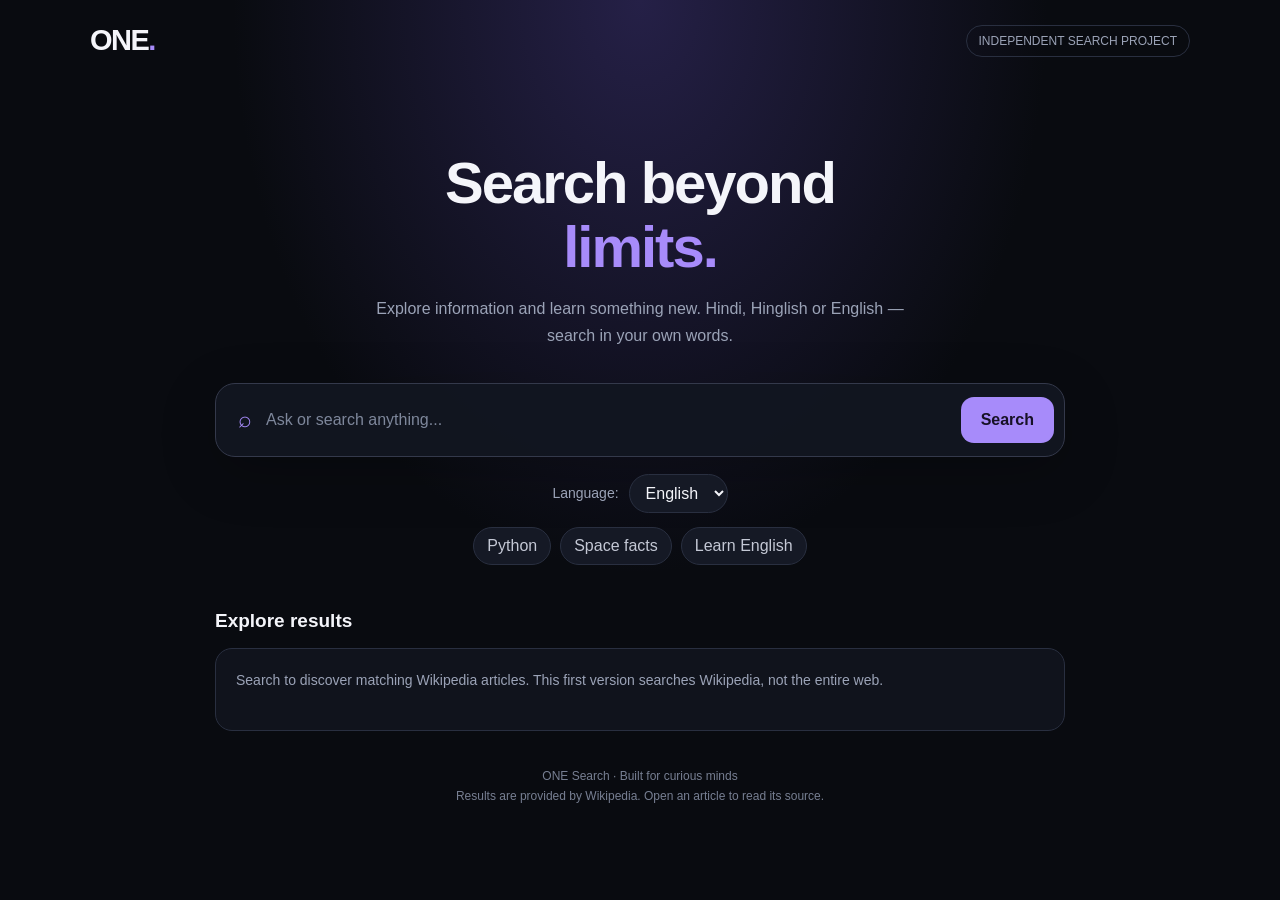
==== answer.html @ 1635054b "Update answer.html" ====
<!DOCTYPE html>
<html lang="en">
<head>
  <meta charset="UTF-8">
  <meta name="viewport" content="width=device-width, initial-scale=1.0">
  <meta name="theme-color" content="#090b10">
  <meta name="description" content="ONE Search — explore information in your own words.">
  <title>ONE Search</title>

  <style>
    * { box-sizing: border-box; }

    :root {
      color-scheme: dark;
      --bg: #090b10;
      --panel: #121620;
      --border: #292f40;
      --text: #f4f5fa;
      --muted: #9ba3b7;
      --accent: #a78bfa;
    }

    body {
      margin: 0;
      min-height: 100vh;
      background:
        radial-gradient(ellipse at 50% 0%, #252047 0%, transparent 45%),
        var(--bg);
      color: var(--text);
      font-family: Arial, Helvetica, sans-serif;
    }

    button, input, select { font: inherit; }

    button { cursor: pointer; }

    .topbar {
      width: min(1100px, 92%);
      margin: auto;
      padding: 24px 0;
      display: flex;
      align-items: center;
      justify-content: space-between;
    }

    .logo {
      font-size: 29px;
      font-weight: 850;
      letter-spacing: -1.5px;
    }

    .logo span, h1 span { color: var(--accent); }

    .status {
      font-size: 12px;
      color: var(--muted);
      border: 1px solid var(--border);
      padding: 8px 12px;
      border-radius: 30px;
    }

    main {
      width: min(850px, 92%);
      margin: 0 auto;
      padding: 70px 0 50px;
    }

    .hero {
      text-align: center;
      margin-bottom: 34px;
    }

    h1 {
      font-size: clamp(34px, 7vw, 58px);
      letter-spacing: -2px;
      line-height: 1.1;
      margin: 0 0 16px;
    }

    .subtitle {
      color: var(--muted);
      line-height: 1.7;
      max-width: 560px;
      margin: auto;
    }

    .search-panel {
      padding: 10px;
      background: rgba(18, 22, 32, .94);
      border: 1px solid #34394b;
      border-radius: 20px;
      box-shadow: 0 15px 55px #00000035;
    }

    .search-form {
      display: flex;
      align-items: center;
      gap: 10px;
    }

    .search-icon {
      padding-left: 12px;
      color: var(--accent);
      font-size: 23px;
    }

    #query {
      flex: 1;
      min-width: 0;
      padding: 17px 4px;
      border: 0;
      outline: none;
      color: var(--text);
      background: transparent;
      font-size: 16px;
    }

    #query::placeholder { color: #7e879b; }

    .search-button {
      border: 0;
      background: var(--accent);
      color: #171126;
      padding: 14px 20px;
      border-radius: 13px;
      font-weight: 750;
    }

    .search-button:hover { background: #c4b5fd; }

    button:focus-visible, input:focus-visible, select:focus-visible {
      outline: 2px solid white;
      outline-offset: 3px;
    }

    .tools {
      display: flex;
      justify-content: center;
      align-items: center;
      flex-wrap: wrap;
      gap: 10px;
      margin-top: 17px;
    }

    #language {
      color: var(--text);
      background: #151925;
      border: 1px solid var(--border);
      border-radius: 30px;
      padding: 9px 12px;
    }

    .quick-searches {
      display: flex;
      flex-wrap: wrap;
      justify-content: center;
      gap: 9px;
      margin-top: 14px;
    }

    .quick-searches button {
      color: #c4c8d5;
      background: #151925;
      border: 1px solid var(--border);
      border-radius: 30px;
      padding: 9px 13px;
    }

    .quick-searches button:hover {
      border-color: var(--accent);
      color: white;
    }

    .results-heading {
      margin: 45px 0 16px;
      font-size: 19px;
    }

    .results-box {
      padding: 20px;
      border: 1px solid var(--border);
      border-radius: 17px;
      background: #10131c;
    }

    .hint {
      color: var(--muted);
      line-height: 1.7;
      font-size: 14px;
      margin: 0;
    }

    #results {
      display: grid;
      gap: 12px;
    }

    .result {
      padding: 17px;
      border: 1px solid var(--border);
      background: #141925;
      border-radius: 13px;
    }

    .result a {
      color: #c4b5fd;
      font-size: 17px;
      font-weight: 700;
      line-height: 1.5;
      text-decoration: none;
    }

    .result a:hover { text-decoration: underline; }

    .result-url {
      display: block;
      color: #82c9a5;
      font-size: 12px;
      overflow-wrap: anywhere;
      margin: 7px 0;
    }

    .result p {
      color: #b8bfd0;
      font-size: 14px;
      line-height: 1.7;
      margin: 0;
    }

    #searchMessage {
      color: var(--muted);
      font-size: 13px;
      line-height: 1.6;
      text-align: center;
      margin: 17px 0 0;
    }

    .footer {
      text-align: center;
      color: #777f92;
      font-size: 12px;
      line-height: 1.7;
      padding: 35px 0 0;
    }

    @media (max-width: 520px) {
      main { padding-top: 45px; }
      .topbar { padding: 18px 0; }
      .status { font-size: 10px; }
      .search-panel { padding: 8px; }
      #query { font-size: 14px; }
      .search-button { padding: 13px 12px; }
      .results-box { padding: 12px; }
      .result { padding: 13px; }
    }
  </style>
</head>

<body>
  <header class="topbar">
    <div class="logo">ONE<span>.</span></div>
    <div class="status">INDEPENDENT SEARCH PROJECT</div>
  </header>

  <main>
    <section class="hero">
      <h1>Search beyond<br><span>limits.</span></h1>
      <p class="subtitle">
        Explore information and learn something new.
        Hindi, Hinglish or English — search in your own words.
      </p>
    </section>

    <section class="search-panel" aria-label="Search">
      <form class="search-form" id="oneForm">
        <span class="search-icon" aria-hidden="true">⌕</span>
        <input
          id="query"
          type="search"
          placeholder="Ask or search anything..."
          aria-label="Enter your search"
          autocomplete="off"
          maxlength="150"
          required
        >
        <button class="search-button" id="searchButton" type="submit">
          Search
        </button>
      </form>
    </section>

    <div class="tools">
      <label for="language" class="hint">Language:</label>
      <select id="language" aria-label="Search language">
        <option value="en">English</option>
        <option value="hi">हिन्दी</option>
      </select>
    </div>

    <div class="quick-searches" aria-label="Suggested searches">
      <button type="button" data-query="Python programming language">Python</button>
      <button type="button" data-query="Space facts">Space facts</button>
      <button type="button" data-query="Learn English">Learn English</button>
    </div>

    <h2 class="results-heading">Explore results</h2>

    <section class="results-box" aria-label="Search results">
      <div id="results">
        <p class="hint">
          Search to discover matching Wikipedia articles.
          This first version searches Wikipedia, not the entire web.
        </p>
      </div>
      <p id="searchMessage" role="status" aria-live="polite"></p>
    </section>

    <footer class="footer">
      ONE Search · Built for curious minds<br>
      Results are provided by Wikipedia. Open an article to read its source.
    </footer>
  </main>

  <script>
    const API_URL =
      "https://dbpbkvfaxgifjeveijqf.supabase.co/functions/v1/one-search";

    const form = document.getElementById("oneForm");
    const input = document.getElementById("query");
    const language = document.getElementById("language");
    const resultsBox = document.getElementById("results");
    const message = document.getElementById("searchMessage");
    const searchButton = document.getElementById("searchButton");

    function showMessage(text) {
      message.textContent = text;
    }

    function showResults(items) {
      resultsBox.replaceChildren();

      if (!items.length) {
        const empty = document.createElement("p");
        empty.className = "hint";
        empty.textContent = "No results found. Try different words.";
        resultsBox.appendChild(empty);
        return;
      }

      items.forEach(function (item) {
        const card = document.createElement("article");
        card.className = "result";

        const title = document.createElement("a");
        title.textContent = item.title;
        title.href = item.url;
        title.target = "_blank";
        title.rel = "noopener noreferrer";

        const url = document.createElement("span");
        url.className = "result-url";
        url.textContent = item.url;

        const snippet = document.createElement("p");
        snippet.textContent = item.snippet;

        card.append(title, url, snippet);
        resultsBox.appendChild(card);
      });
    }

    async function runOneSearch(value) {
      const query = value.trim();

      if (!query) {
        input.focus();
        return;
      }

      if (query.length > 150) {
        showMessage("Please keep your search under 150 characters.");
        return;
      }

      input.value = query;
      searchButton.disabled = true;
      searchButton.textContent = "Searching…";
      showMessage("Searching Wikipedia…");

      const loading = document.createElement("p");
      loading.className = "hint";
      loading.textContent = "Finding useful results…";
      resultsBox.replaceChildren(loading);

      try {
        const url = new URL(API_URL);
        url.searchParams.set("q", query);
        url.searchParams.set("lang", language.value);

        const response = await fetch(url.toString(), {
          method: "GET",
          headers: { "Accept": "application/json" }
        });

        const data = await response.json();

        if (!response.ok) {
          throw new Error(data.error || "Search request failed.");
        }

        showResults(Array.isArray(data.results) ? data.results : []);
        showMessage(
          "Source: " + (data.provider || "Wikipedia") +
          " · " + (data.results || []).length + " results"
        );
      } catch (error) {
        resultsBox.replaceChildren();

        const errorText = document.createElement("p");
        errorText.className = "hint";
        errorText.textContent =
          "Search couldn't complete. Please check your connection and try again.";
        resultsBox.appendChild(errorText);

        showMessage("Search unavailable right now. Please try again.");
        console.error("ONE Search error:", error);
      } finally {
        searchButton.disabled = false;
        searchButton.textContent = "Search";
      }
    }

    form.addEventListener("submit", function (event) {
      event.preventDefault();
      runOneSearch(input.value);
    });

    document.querySelectorAll("[data-query]").forEach(function (button) {
      button.addEventListener("click", function () {
        runOneSearch(button.dataset.query);
      });
    });
  </script>
</body>
</html>
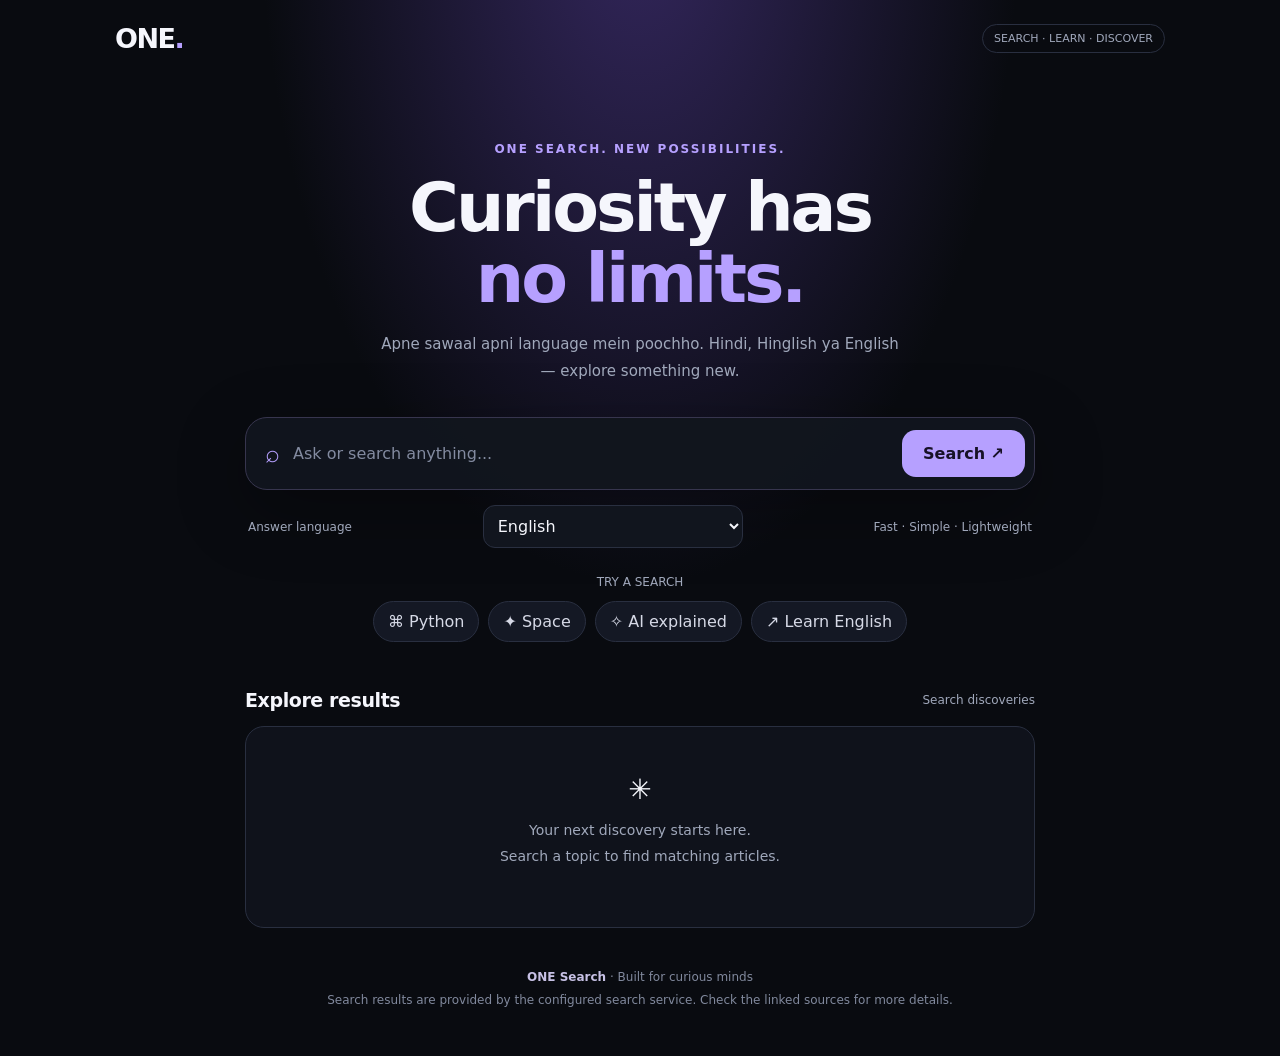
==== commit 7d518e37: "Update answer.html" ====
--- a/answer.html
+++ b/answer.html
@@ -1,445 +1,612 @@
+
 <!DOCTYPE html>
 <html lang="en">
 <head>
-  <meta charset="UTF-8">
-  <meta name="viewport" content="width=device-width, initial-scale=1.0">
-  <meta name="theme-color" content="#090b10">
-  <meta name="description" content="ONE Search — explore information in your own words.">
-  <title>ONE Search</title>
-
-  <style>
-    * { box-sizing: border-box; }
-
-    :root {
-      color-scheme: dark;
-      --bg: #090b10;
-      --panel: #121620;
-      --border: #292f40;
-      --text: #f4f5fa;
-      --muted: #9ba3b7;
-      --accent: #a78bfa;
-    }
-
-    body {
-      margin: 0;
-      min-height: 100vh;
-      background:
-        radial-gradient(ellipse at 50% 0%, #252047 0%, transparent 45%),
-        var(--bg);
-      color: var(--text);
-      font-family: Arial, Helvetica, sans-serif;
-    }
-
-    button, input, select { font: inherit; }
-
-    button { cursor: pointer; }
-
-    .topbar {
-      width: min(1100px, 92%);
-      margin: auto;
-      padding: 24px 0;
-      display: flex;
-      align-items: center;
-      justify-content: space-between;
-    }
-
-    .logo {
-      font-size: 29px;
-      font-weight: 850;
-      letter-spacing: -1.5px;
-    }
-
-    .logo span, h1 span { color: var(--accent); }
-
-    .status {
-      font-size: 12px;
-      color: var(--muted);
-      border: 1px solid var(--border);
-      padding: 8px 12px;
-      border-radius: 30px;
-    }
-
-    main {
-      width: min(850px, 92%);
-      margin: 0 auto;
-      padding: 70px 0 50px;
-    }
-
-    .hero {
-      text-align: center;
-      margin-bottom: 34px;
-    }
-
-    h1 {
-      font-size: clamp(34px, 7vw, 58px);
-      letter-spacing: -2px;
-      line-height: 1.1;
-      margin: 0 0 16px;
-    }
-
-    .subtitle {
-      color: var(--muted);
-      line-height: 1.7;
-      max-width: 560px;
-      margin: auto;
-    }
-
-    .search-panel {
-      padding: 10px;
-      background: rgba(18, 22, 32, .94);
-      border: 1px solid #34394b;
-      border-radius: 20px;
-      box-shadow: 0 15px 55px #00000035;
-    }
-
-    .search-form {
-      display: flex;
-      align-items: center;
-      gap: 10px;
-    }
-
-    .search-icon {
-      padding-left: 12px;
-      color: var(--accent);
-      font-size: 23px;
-    }
-
-    #query {
-      flex: 1;
-      min-width: 0;
-      padding: 17px 4px;
-      border: 0;
-      outline: none;
-      color: var(--text);
-      background: transparent;
-      font-size: 16px;
-    }
-
-    #query::placeholder { color: #7e879b; }
-
-    .search-button {
-      border: 0;
-      background: var(--accent);
-      color: #171126;
-      padding: 14px 20px;
-      border-radius: 13px;
-      font-weight: 750;
-    }
-
-    .search-button:hover { background: #c4b5fd; }
-
-    button:focus-visible, input:focus-visible, select:focus-visible {
-      outline: 2px solid white;
-      outline-offset: 3px;
-    }
-
-    .tools {
-      display: flex;
-      justify-content: center;
-      align-items: center;
-      flex-wrap: wrap;
-      gap: 10px;
-      margin-top: 17px;
-    }
-
-    #language {
-      color: var(--text);
-      background: #151925;
-      border: 1px solid var(--border);
-      border-radius: 30px;
-      padding: 9px 12px;
-    }
-
-    .quick-searches {
-      display: flex;
-      flex-wrap: wrap;
-      justify-content: center;
-      gap: 9px;
-      margin-top: 14px;
-    }
-
-    .quick-searches button {
-      color: #c4c8d5;
-      background: #151925;
-      border: 1px solid var(--border);
-      border-radius: 30px;
-      padding: 9px 13px;
-    }
-
-    .quick-searches button:hover {
-      border-color: var(--accent);
-      color: white;
-    }
-
-    .results-heading {
-      margin: 45px 0 16px;
-      font-size: 19px;
-    }
-
-    .results-box {
-      padding: 20px;
-      border: 1px solid var(--border);
-      border-radius: 17px;
-      background: #10131c;
-    }
-
-    .hint {
-      color: var(--muted);
-      line-height: 1.7;
-      font-size: 14px;
-      margin: 0;
-    }
-
-    #results {
-      display: grid;
-      gap: 12px;
-    }
-
-    .result {
-      padding: 17px;
-      border: 1px solid var(--border);
-      background: #141925;
-      border-radius: 13px;
-    }
-
-    .result a {
-      color: #c4b5fd;
-      font-size: 17px;
-      font-weight: 700;
-      line-height: 1.5;
-      text-decoration: none;
-    }
-
-    .result a:hover { text-decoration: underline; }
-
-    .result-url {
-      display: block;
-      color: #82c9a5;
-      font-size: 12px;
-      overflow-wrap: anywhere;
-      margin: 7px 0;
-    }
-
-    .result p {
-      color: #b8bfd0;
-      font-size: 14px;
-      line-height: 1.7;
-      margin: 0;
-    }
-
-    #searchMessage {
-      color: var(--muted);
-      font-size: 13px;
-      line-height: 1.6;
-      text-align: center;
-      margin: 17px 0 0;
-    }
-
-    .footer {
-      text-align: center;
-      color: #777f92;
-      font-size: 12px;
-      line-height: 1.7;
-      padding: 35px 0 0;
-    }
-
-    @media (max-width: 520px) {
-      main { padding-top: 45px; }
-      .topbar { padding: 18px 0; }
-      .status { font-size: 10px; }
-      .search-panel { padding: 8px; }
-      #query { font-size: 14px; }
-      .search-button { padding: 13px 12px; }
-      .results-box { padding: 12px; }
-      .result { padding: 13px; }
-    }
-  </style>
+<meta charset="UTF-8">
+<meta name="viewport" content="width=device-width, initial-scale=1">
+<meta name="theme-color" content="#090b10">
+<meta name="description" content="ONE Search — find information in your own words.">
+<title>ONE Search</title>
+
+<style>
+:root {
+  color-scheme: dark;
+  --bg: #090b10;
+  --panel: #11151e;
+  --panel2: #171c28;
+  --border: #292f40;
+  --text: #f5f6fc;
+  --muted: #a0a8bb;
+  --accent: #b6a0ff;
+  --green: #9ce5c2;
+}
+
+* { box-sizing: border-box; }
+
+html { scroll-behavior: smooth; }
+
+body {
+  margin: 0;
+  min-height: 100vh;
+  background:
+    radial-gradient(ellipse at 50% -10%, #34275e 0%, transparent 42%),
+    var(--bg);
+  color: var(--text);
+  font-family: system-ui, -apple-system, "Segoe UI", sans-serif;
+}
+
+button, input, select { font: inherit; }
+button { cursor: pointer; }
+button:disabled { opacity: .65; cursor: wait; }
+
+button:focus-visible,
+input:focus-visible,
+select:focus-visible,
+a:focus-visible {
+  outline: 2px solid var(--accent);
+  outline-offset: 4px;
+}
+
+.topbar {
+  width: min(1050px, 92%);
+  margin: auto;
+  padding: 23px 0;
+  display: flex;
+  justify-content: space-between;
+  align-items: center;
+  gap: 12px;
+}
+
+.logo {
+  font-size: 27px;
+  font-weight: 850;
+  letter-spacing: -1.5px;
+}
+
+.logo span { color: var(--accent); }
+
+.badge {
+  color: var(--muted);
+  border: 1px solid var(--border);
+  border-radius: 30px;
+  padding: 7px 11px;
+  font-size: 11px;
+}
+
+main {
+  width: min(790px, 92%);
+  margin: auto;
+  padding: 65px 0 30px;
+}
+
+.hero { text-align: center; }
+
+.eyebrow {
+  color: var(--accent);
+  font-size: 12px;
+  font-weight: 750;
+  letter-spacing: 2px;
+  text-transform: uppercase;
+}
+
+h1 {
+  font-size: clamp(39px, 8vw, 68px);
+  line-height: 1.04;
+  letter-spacing: -3px;
+  margin: 17px 0;
+}
+
+h1 span { color: var(--accent); }
+
+.subtitle {
+  color: var(--muted);
+  line-height: 1.8;
+  max-width: 530px;
+  margin: 0 auto 32px;
+  font-size: 15px;
+}
+
+.search-panel {
+  background: rgba(17, 21, 30, .96);
+  border: 1px solid #37354e;
+  border-radius: 22px;
+  padding: 9px;
+  box-shadow: 0 20px 70px #0005;
+  transition: border-color .2s;
+}
+
+.search-panel:focus-within {
+  border-color: var(--accent);
+}
+
+.search-form {
+  display: flex;
+  align-items: center;
+  gap: 8px;
+}
+
+.search-icon {
+  color: var(--accent);
+  padding-left: 10px;
+  font-size: 25px;
+}
+
+#query {
+  min-width: 0;
+  flex: 1;
+  padding: 17px 5px;
+  color: var(--text);
+  background: transparent;
+  border: 0;
+  outline: 0;
+  font-size: 16px;
+}
+
+#query::placeholder { color: #838ba0; }
+
+.search-button {
+  border: 0;
+  border-radius: 14px;
+  background: var(--accent);
+  color: #171126;
+  padding: 14px 21px;
+  font-weight: 800;
+  transition: transform .15s, background .15s;
+}
+
+.search-button:hover {
+  background: #d0c2ff;
+  transform: translateY(-1px);
+}
+
+.controls {
+  display: flex;
+  justify-content: space-between;
+  align-items: center;
+  gap: 12px;
+  flex-wrap: wrap;
+  margin: 15px 3px 0;
+}
+
+#language {
+  background: var(--panel);
+  color: var(--text);
+  border: 1px solid var(--border);
+  border-radius: 12px;
+  padding: 10px;
+}
+
+.small-note {
+  color: var(--muted);
+  font-size: 12px;
+}
+
+.quick-title {
+  text-align: center;
+  color: var(--muted);
+  font-size: 12px;
+  margin: 27px 0 12px;
+}
+
+.quick-searches {
+  display: flex;
+  justify-content: center;
+  flex-wrap: wrap;
+  gap: 9px;
+}
+
+.chip {
+  background: #141824;
+  border: 1px solid var(--border);
+  border-radius: 30px;
+  color: #d6d9e6;
+  padding: 10px 14px;
+  transition: border-color .2s, background .2s;
+}
+
+.chip:hover {
+  border-color: var(--accent);
+  background: #211c35;
+}
+
+.section-head {
+  display: flex;
+  align-items: center;
+  justify-content: space-between;
+  gap: 10px;
+  margin: 47px 0 15px;
+}
+
+h2 {
+  font-size: 19px;
+  margin: 0;
+  letter-spacing: -.4px;
+}
+
+#searchMessage {
+  color: var(--muted);
+  font-size: 12px;
+  line-height: 1.6;
+}
+
+.results-box {
+  border: 1px solid var(--border);
+  background: rgba(17, 21, 30, .8);
+  border-radius: 19px;
+  padding: 17px;
+}
+
+#results {
+  display: grid;
+  gap: 12px;
+}
+
+.empty-state {
+  text-align: center;
+  padding: 29px 12px;
+}
+
+.empty-icon {
+  font-size: 28px;
+  margin-bottom: 12px;
+}
+
+.hint {
+  color: var(--muted);
+  font-size: 14px;
+  line-height: 1.8;
+  margin: 0;
+}
+
+.result {
+  min-width: 0;
+  background: var(--panel2);
+  border: 1px solid var(--border);
+  border-radius: 15px;
+  padding: 17px;
+  overflow-wrap: anywhere;
+}
+
+.result-top {
+  display: flex;
+  justify-content: space-between;
+  align-items: flex-start;
+  gap: 10px;
+}
+
+.result a {
+  color: var(--accent);
+  font-size: 16px;
+  font-weight: 750;
+  line-height: 1.6;
+  text-decoration: none;
+}
+
+.result a:hover { text-decoration: underline; }
+
+.result-url {
+  display: block;
+  color: var(--green);
+  font-size: 11px;
+  margin: 8px 0;
+  overflow-wrap: anywhere;
+}
+
+.result p {
+  color: #c0c6d5;
+  font-size: 14px;
+  line-height: 1.8;
+  margin: 9px 0 0;
+}
+
+.copy-button {
+  flex-shrink: 0;
+  color: #d8d3f2;
+  background: #222638;
+  border: 1px solid #383c50;
+  border-radius: 9px;
+  padding: 7px 10px;
+  font-size: 11px;
+}
+
+.copy-button:hover { border-color: var(--accent); }
+
+.footer {
+  color: #81899d;
+  text-align: center;
+  font-size: 12px;
+  line-height: 1.9;
+  padding: 38px 0 15px;
+}
+
+.footer strong { color: #c7c1e5; }
+
+@media (max-width: 520px) {
+  main { padding-top: 42px; }
+  .topbar { padding: 17px 0; }
+  .badge { font-size: 9px; }
+  h1 { letter-spacing: -2px; }
+  .subtitle { font-size: 14px; }
+  .search-panel { border-radius: 17px; }
+  #query { font-size: 14px; padding: 14px 2px; }
+  .search-icon { padding-left: 5px; }
+  .search-button { padding: 13px 12px; border-radius: 11px; }
+  .results-box { padding: 10px; }
+  .result { padding: 13px; }
+  .controls { align-items: flex-start; }
+}
+</style>
 </head>
 
 <body>
-  <header class="topbar">
-    <div class="logo">ONE<span>.</span></div>
-    <div class="status">INDEPENDENT SEARCH PROJECT</div>
-  </header>
-
-  <main>
-    <section class="hero">
-      <h1>Search beyond<br><span>limits.</span></h1>
-      <p class="subtitle">
-        Explore information and learn something new.
-        Hindi, Hinglish or English — search in your own words.
-      </p>
-    </section>
-
-    <section class="search-panel" aria-label="Search">
-      <form class="search-form" id="oneForm">
-        <span class="search-icon" aria-hidden="true">⌕</span>
-        <input
-          id="query"
-          type="search"
-          placeholder="Ask or search anything..."
-          aria-label="Enter your search"
-          autocomplete="off"
-          maxlength="150"
-          required
-        >
-        <button class="search-button" id="searchButton" type="submit">
-          Search
-        </button>
-      </form>
-    </section>
-
-    <div class="tools">
-      <label for="language" class="hint">Language:</label>
-      <select id="language" aria-label="Search language">
-        <option value="en">English</option>
-        <option value="hi">हिन्दी</option>
-      </select>
-    </div>
-
-    <div class="quick-searches" aria-label="Suggested searches">
-      <button type="button" data-query="Python programming language">Python</button>
-      <button type="button" data-query="Space facts">Space facts</button>
-      <button type="button" data-query="Learn English">Learn English</button>
-    </div>
-
-    <h2 class="results-heading">Explore results</h2>
-
-    <section class="results-box" aria-label="Search results">
-      <div id="results">
+<header class="topbar">
+  <div class="logo">ONE<span>.</span></div>
+  <div class="badge">SEARCH · LEARN · DISCOVER</div>
+</header>
+
+<main>
+  <section class="hero">
+    <div class="eyebrow">One search. New possibilities.</div>
+    <h1>Curiosity has<br><span>no limits.</span></h1>
+    <p class="subtitle">
+      Apne sawaal apni language mein poochho.
+      Hindi, Hinglish ya English — explore something new.
+    </p>
+  </section>
+
+  <section class="search-panel" aria-label="ONE Search">
+    <form class="search-form" id="oneForm">
+      <span class="search-icon" aria-hidden="true">⌕</span>
+      <input
+        id="query"
+        type="search"
+        placeholder="Ask or search anything..."
+        aria-label="Enter your search"
+        autocomplete="off"
+        maxlength="150"
+        required
+      >
+      <button class="search-button" id="searchButton" type="submit">
+        Search ↗
+      </button>
+    </form>
+  </section>
+
+  <div class="controls">
+    <label class="small-note" for="language">Answer language</label>
+    <select id="language" aria-label="Answer language">
+      <option value="en">English</option>
+      <option value="hi">हिन्दी</option>
+      <option value="hinglish">Hinglish (search in English)</option>
+    </select>
+    <span class="small-note">Fast · Simple · Lightweight</span>
+  </div>
+
+  <p class="quick-title">TRY A SEARCH</p>
+  <div class="quick-searches">
+    <button class="chip" type="button" data-query="Python programming for beginners">⌘ Python</button>
+    <button class="chip" type="button" data-query="Interesting facts about space">✦ Space</button>
+    <button class="chip" type="button" data-query="How does artificial intelligence work">✧ AI explained</button>
+    <button class="chip" type="button" data-query="How to improve English vocabulary">↗ Learn English</button>
+  </div>
+
+  <div class="section-head">
+    <h2>Explore results</h2>
+    <span class="small-note">Search discoveries</span>
+  </div>
+
+  <section class="results-box" aria-label="Search results">
+    <div id="results">
+      <div class="empty-state">
+        <div class="empty-icon" aria-hidden="true">✳</div>
         <p class="hint">
-          Search to discover matching Wikipedia articles.
-          This first version searches Wikipedia, not the entire web.
+          Your next discovery starts here.<br>
+          Search a topic to find matching articles.
         </p>
       </div>
-      <p id="searchMessage" role="status" aria-live="polite"></p>
-    </section>
-
-    <footer class="footer">
-      ONE Search · Built for curious minds<br>
-      Results are provided by Wikipedia. Open an article to read its source.
-    </footer>
-  </main>
-
-  <script>
-    const API_URL =
-      "https://dbpbkvfaxgifjeveijqf.supabase.co/functions/v1/one-search";
-
-    const form = document.getElementById("oneForm");
-    const input = document.getElementById("query");
-    const language = document.getElementById("language");
-    const resultsBox = document.getElementById("results");
-    const message = document.getElementById("searchMessage");
-    const searchButton = document.getElementById("searchButton");
-
-    function showMessage(text) {
-      message.textContent = text;
+    </div>
+    <p id="searchMessage" role="status" aria-live="polite"></p>
+  </section>
+
+  <footer class="footer">
+    <strong>ONE Search</strong> · Built for curious minds<br>
+    Search results are provided by the configured search service.
+    Check the linked sources for more details.
+  </footer>
+</main>
+
+<script>
+"use strict";
+
+const API_URL =
+  "https://dbpbkvfaxgifjeveijqf.supabase.co/functions/v1/one-search";
+
+const form = document.getElementById("oneForm");
+const input = document.getElementById("query");
+const language = document.getElementById("language");
+const resultsBox = document.getElementById("results");
+const message = document.getElementById("searchMessage");
+const searchButton = document.getElementById("searchButton");
+
+function showMessage(text) {
+  message.textContent = text;
+}
+
+function showEmpty(title, detail) {
+  resultsBox.replaceChildren();
+
+  const box = document.createElement("div");
+  box.className = "empty-state";
+
+  const heading = document.createElement("p");
+  heading.className = "hint";
+  heading.textContent = title;
+
+  const description = document.createElement("p");
+  description.className = "hint";
+  description.textContent = detail;
+
+  box.append(heading, description);
+  resultsBox.appendChild(box);
+}
+
+async function copyText(text, button) {
+  try {
+    await navigator.clipboard.writeText(text);
+    button.textContent = "Copied!";
+  } catch (_) {
+    // Fallback for older mobile browsers and WebViews.
+    const area = document.createElement("textarea");
+    area.value = text;
+    area.style.position = "fixed";
+    area.style.opacity = "0";
+    document.body.appendChild(area);
+    area.select();
+
+    let copied = false;
+    try {
+      copied = document.execCommand("copy");
+    } catch (_) {
+      copied = false;
     }
 
-    function showResults(items) {
-      resultsBox.replaceChildren();
-
-      if (!items.length) {
-        const empty = document.createElement("p");
-        empty.className = "hint";
-        empty.textContent = "No results found. Try different words.";
-        resultsBox.appendChild(empty);
-        return;
-      }
-
-      items.forEach(function (item) {
-        const card = document.createElement("article");
-        card.className = "result";
-
-        const title = document.createElement("a");
-        title.textContent = item.title;
-        title.href = item.url;
-        title.target = "_blank";
-        title.rel = "noopener noreferrer";
-
-        const url = document.createElement("span");
-        url.className = "result-url";
-        url.textContent = item.url;
-
-        const snippet = document.createElement("p");
-        snippet.textContent = item.snippet;
-
-        card.append(title, url, snippet);
-        resultsBox.appendChild(card);
-      });
+    area.remove();
+    button.textContent = copied ? "Copied!" : "Copy unavailable";
+  }
+
+  setTimeout(() => {
+    button.textContent = "Copy";
+  }, 1500);
+}
+
+function showResults(items) {
+  resultsBox.replaceChildren();
+
+  if (!items.length) {
+    showEmpty("No results found.", "Try different keywords and search again.");
+    return;
+  }
+
+  items.forEach(function (item) {
+    // Only allow valid web links.
+    let safeUrl;
+    try {
+      safeUrl = new URL(item.url);
+      if (!["https:", "http:"].includes(safeUrl.protocol)) return;
+    } catch (_) {
+      return;
     }
 
-    async function runOneSearch(value) {
-      const query = value.trim();
-
-      if (!query) {
-        input.focus();
-        return;
-      }
-
-      if (query.length > 150) {
-        showMessage("Please keep your search under 150 characters.");
-        return;
-      }
-
-      input.value = query;
-      searchButton.disabled = true;
-      searchButton.textContent = "Searching…";
-      showMessage("Searching Wikipedia…");
-
-      const loading = document.createElement("p");
-      loading.className = "hint";
-      loading.textContent = "Finding useful results…";
-      resultsBox.replaceChildren(loading);
-
-      try {
-        const url = new URL(API_URL);
-        url.searchParams.set("q", query);
-        url.searchParams.set("lang", language.value);
-
-        const response = await fetch(url.toString(), {
-          method: "GET",
-          headers: { "Accept": "application/json" }
-        });
-
-        const data = await response.json();
-
-        if (!response.ok) {
-          throw new Error(data.error || "Search request failed.");
-        }
-
-        showResults(Array.isArray(data.results) ? data.results : []);
-        showMessage(
-          "Source: " + (data.provider || "Wikipedia") +
-          " · " + (data.results || []).length + " results"
-        );
-      } catch (error) {
-        resultsBox.replaceChildren();
-
-        const errorText = document.createElement("p");
-        errorText.className = "hint";
-        errorText.textContent =
-          "Search couldn't complete. Please check your connection and try again.";
-        resultsBox.appendChild(errorText);
-
-        showMessage("Search unavailable right now. Please try again.");
-        console.error("ONE Search error:", error);
-      } finally {
-        searchButton.disabled = false;
-        searchButton.textContent = "Search";
-      }
+    const card = document.createElement("article");
+    card.className = "result";
+
+    const top = document.createElement("div");
+    top.className = "result-top";
+
+    const title = document.createElement("a");
+    title.textContent = item.title || "Untitled result";
+    title.href = safeUrl.href;
+    title.target = "_blank";
+    title.rel = "noopener noreferrer";
+
+    const copy = document.createElement("button");
+    copy.className = "copy-button";
+    copy.type = "button";
+    copy.textContent = "Copy";
+    copy.setAttribute("aria-label", "Copy result link");
+    copy.addEventListener("click", () => copyText(safeUrl.href, copy));
+
+    const url = document.createElement("span");
+    url.className = "result-url";
+    url.textContent = safeUrl.hostname;
+
+    const snippet = document.createElement("p");
+    snippet.textContent = item.snippet || "Open the source to read more.";
+
+    top.append(title, copy);
+    card.append(top, url, snippet);
+    resultsBox.appendChild(card);
+  });
+
+  if (!resultsBox.children.length) {
+    showEmpty("No usable links found.", "Try another search.");
+  }
+}
+
+async function runOneSearch(value) {
+  const query = value.trim();
+
+  if (!query) {
+    input.focus();
+    return;
+  }
+
+  if (query.length > 150) {
+    showMessage("Keep your search under 150 characters.");
+    return;
+  }
+
+  input.value = query;
+  searchButton.disabled = true;
+  searchButton.textContent = "Searching…";
+  showMessage("Finding results…");
+
+  const loading = document.createElement("p");
+  loading.className = "hint";
+  loading.textContent = "Please wait while we search…";
+  resultsBox.replaceChildren(loading);
+
+  try {
+    const url = new URL(API_URL);
+    url.searchParams.set("q", query);
+
+    // Hinglish option uses the endpoint's existing English mode.
+    const selectedLanguage =
+      language.value === "hi" ? "hi" : "en";
+    url.searchParams.set("lang", selectedLanguage);
+
+    const response = await fetch(url.toString(), {
+      method: "GET",
+      headers: { "Accept": "application/json" }
+    });
+
+    const data = await response.json();
+
+    if (!response.ok) {
+      throw new Error(data.error || "Search request failed.");
     }
 
-    form.addEventListener("submit", function (event) {
-      event.preventDefault();
-      runOneSearch(input.value);
-    });
-
-    document.querySelectorAll("[data-query]").forEach(function (button) {
-      button.addEventListener("click", function () {
-        runOneSearch(button.dataset.query);
-      });
-    });
-  </script>
+    const items = Array.isArray(data.results) ? data.results : [];
+    showResults(items);
+
+    showMessage(
+      (data.provider || "Search service") +
+      " · " + items.length + " result(s)"
+    );
+  } catch (error) {
+    console.error("ONE Search error:", error);
+    showEmpty(
+      "Search is temporarily unavailable.",
+      "Check your internet connection and try again."
+    );
+    showMessage("Search failed. Please try again.");
+  } finally {
+    searchButton.disabled = false;
+    searchButton.textContent = "Search ↗";
+  }
+}
+
+form.addEventListener("submit", function (event) {
+  event.preventDefault();
+  runOneSearch(input.value);
+});
+
+document.querySelectorAll("[data-query]").forEach(function (button) {
+  button.addEventListener("click", function () {
+    input.value = button.dataset.query;
+    runOneSearch(button.dataset.query);
+  });
+});
+</script>
 </body>
 </html>
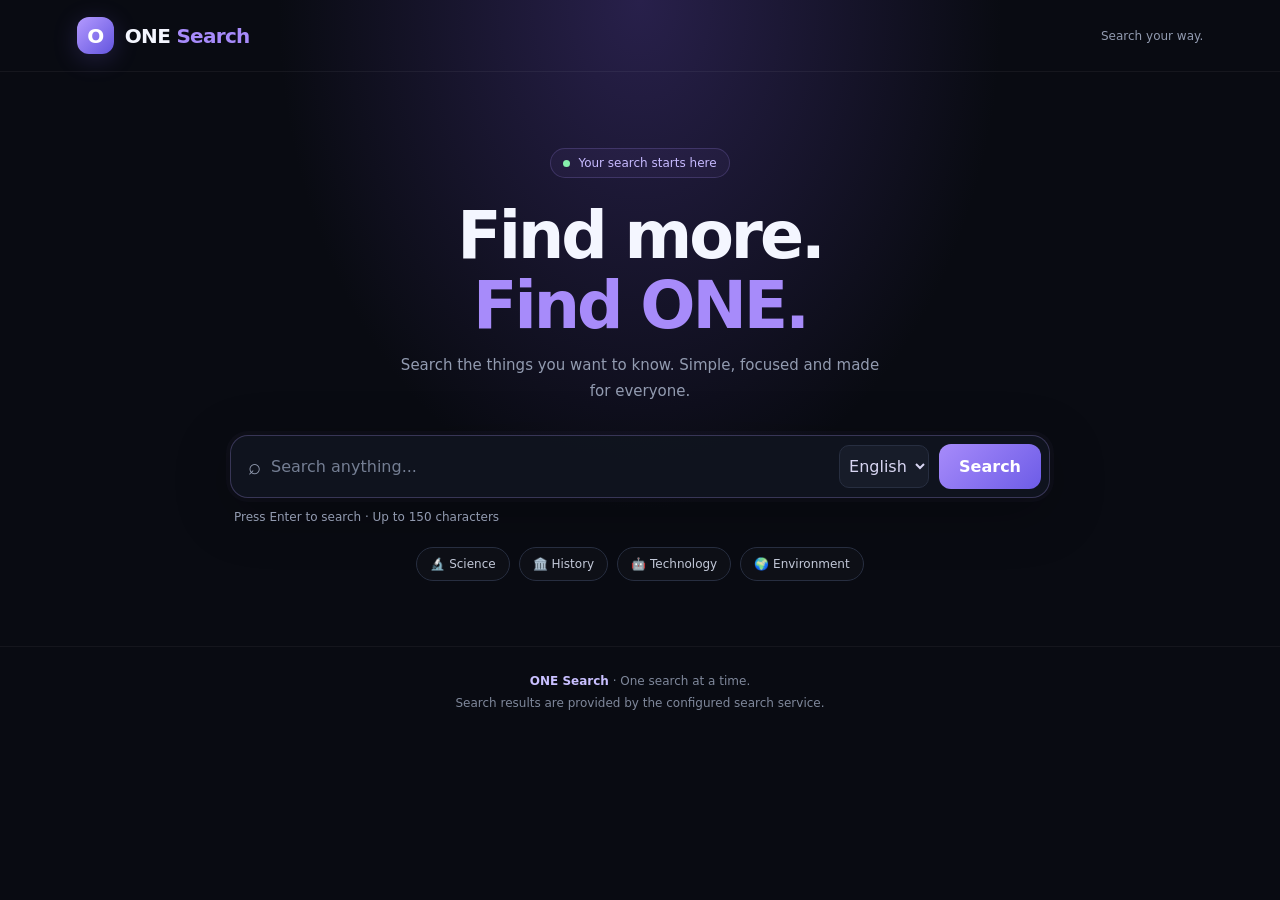
==== commit 3d95cfc8: "Update answer.html" ====
--- a/answer.html
+++ b/answer.html
@@ -2,611 +2,673 @@
 <!DOCTYPE html>
 <html lang="en">
 <head>
-<meta charset="UTF-8">
-<meta name="viewport" content="width=device-width, initial-scale=1">
-<meta name="theme-color" content="#090b10">
-<meta name="description" content="ONE Search — find information in your own words.">
-<title>ONE Search</title>
-
-<style>
-:root {
-  color-scheme: dark;
-  --bg: #090b10;
-  --panel: #11151e;
-  --panel2: #171c28;
-  --border: #292f40;
-  --text: #f5f6fc;
-  --muted: #a0a8bb;
-  --accent: #b6a0ff;
-  --green: #9ce5c2;
-}
-
-* { box-sizing: border-box; }
-
-html { scroll-behavior: smooth; }
-
-body {
-  margin: 0;
-  min-height: 100vh;
-  background:
-    radial-gradient(ellipse at 50% -10%, #34275e 0%, transparent 42%),
-    var(--bg);
-  color: var(--text);
-  font-family: system-ui, -apple-system, "Segoe UI", sans-serif;
-}
-
-button, input, select { font: inherit; }
-button { cursor: pointer; }
-button:disabled { opacity: .65; cursor: wait; }
-
-button:focus-visible,
-input:focus-visible,
-select:focus-visible,
-a:focus-visible {
-  outline: 2px solid var(--accent);
-  outline-offset: 4px;
-}
-
-.topbar {
-  width: min(1050px, 92%);
-  margin: auto;
-  padding: 23px 0;
-  display: flex;
-  justify-content: space-between;
-  align-items: center;
-  gap: 12px;
-}
-
-.logo {
-  font-size: 27px;
-  font-weight: 850;
-  letter-spacing: -1.5px;
-}
-
-.logo span { color: var(--accent); }
-
-.badge {
-  color: var(--muted);
-  border: 1px solid var(--border);
-  border-radius: 30px;
-  padding: 7px 11px;
-  font-size: 11px;
-}
-
-main {
-  width: min(790px, 92%);
-  margin: auto;
-  padding: 65px 0 30px;
-}
-
-.hero { text-align: center; }
-
-.eyebrow {
-  color: var(--accent);
-  font-size: 12px;
-  font-weight: 750;
-  letter-spacing: 2px;
-  text-transform: uppercase;
-}
-
-h1 {
-  font-size: clamp(39px, 8vw, 68px);
-  line-height: 1.04;
-  letter-spacing: -3px;
-  margin: 17px 0;
-}
-
-h1 span { color: var(--accent); }
-
-.subtitle {
-  color: var(--muted);
-  line-height: 1.8;
-  max-width: 530px;
-  margin: 0 auto 32px;
-  font-size: 15px;
-}
-
-.search-panel {
-  background: rgba(17, 21, 30, .96);
-  border: 1px solid #37354e;
-  border-radius: 22px;
-  padding: 9px;
-  box-shadow: 0 20px 70px #0005;
-  transition: border-color .2s;
-}
-
-.search-panel:focus-within {
-  border-color: var(--accent);
-}
-
-.search-form {
-  display: flex;
-  align-items: center;
-  gap: 8px;
-}
-
-.search-icon {
-  color: var(--accent);
-  padding-left: 10px;
-  font-size: 25px;
-}
-
-#query {
-  min-width: 0;
-  flex: 1;
-  padding: 17px 5px;
-  color: var(--text);
-  background: transparent;
-  border: 0;
-  outline: 0;
-  font-size: 16px;
-}
-
-#query::placeholder { color: #838ba0; }
-
-.search-button {
-  border: 0;
-  border-radius: 14px;
-  background: var(--accent);
-  color: #171126;
-  padding: 14px 21px;
-  font-weight: 800;
-  transition: transform .15s, background .15s;
-}
-
-.search-button:hover {
-  background: #d0c2ff;
-  transform: translateY(-1px);
-}
-
-.controls {
-  display: flex;
-  justify-content: space-between;
-  align-items: center;
-  gap: 12px;
-  flex-wrap: wrap;
-  margin: 15px 3px 0;
-}
-
-#language {
-  background: var(--panel);
-  color: var(--text);
-  border: 1px solid var(--border);
-  border-radius: 12px;
-  padding: 10px;
-}
-
-.small-note {
-  color: var(--muted);
-  font-size: 12px;
-}
-
-.quick-title {
-  text-align: center;
-  color: var(--muted);
-  font-size: 12px;
-  margin: 27px 0 12px;
-}
-
-.quick-searches {
-  display: flex;
-  justify-content: center;
-  flex-wrap: wrap;
-  gap: 9px;
-}
-
-.chip {
-  background: #141824;
-  border: 1px solid var(--border);
-  border-radius: 30px;
-  color: #d6d9e6;
-  padding: 10px 14px;
-  transition: border-color .2s, background .2s;
-}
-
-.chip:hover {
-  border-color: var(--accent);
-  background: #211c35;
-}
-
-.section-head {
-  display: flex;
-  align-items: center;
-  justify-content: space-between;
-  gap: 10px;
-  margin: 47px 0 15px;
-}
-
-h2 {
-  font-size: 19px;
-  margin: 0;
-  letter-spacing: -.4px;
-}
-
-#searchMessage {
-  color: var(--muted);
-  font-size: 12px;
-  line-height: 1.6;
-}
-
-.results-box {
-  border: 1px solid var(--border);
-  background: rgba(17, 21, 30, .8);
-  border-radius: 19px;
-  padding: 17px;
-}
-
-#results {
-  display: grid;
-  gap: 12px;
-}
-
-.empty-state {
-  text-align: center;
-  padding: 29px 12px;
-}
-
-.empty-icon {
-  font-size: 28px;
-  margin-bottom: 12px;
-}
-
-.hint {
-  color: var(--muted);
-  font-size: 14px;
-  line-height: 1.8;
-  margin: 0;
-}
-
-.result {
-  min-width: 0;
-  background: var(--panel2);
-  border: 1px solid var(--border);
-  border-radius: 15px;
-  padding: 17px;
-  overflow-wrap: anywhere;
-}
-
-.result-top {
-  display: flex;
-  justify-content: space-between;
-  align-items: flex-start;
-  gap: 10px;
-}
-
-.result a {
-  color: var(--accent);
-  font-size: 16px;
-  font-weight: 750;
-  line-height: 1.6;
-  text-decoration: none;
-}
-
-.result a:hover { text-decoration: underline; }
-
-.result-url {
-  display: block;
-  color: var(--green);
-  font-size: 11px;
-  margin: 8px 0;
-  overflow-wrap: anywhere;
-}
-
-.result p {
-  color: #c0c6d5;
-  font-size: 14px;
-  line-height: 1.8;
-  margin: 9px 0 0;
-}
-
-.copy-button {
-  flex-shrink: 0;
-  color: #d8d3f2;
-  background: #222638;
-  border: 1px solid #383c50;
-  border-radius: 9px;
-  padding: 7px 10px;
-  font-size: 11px;
-}
-
-.copy-button:hover { border-color: var(--accent); }
-
-.footer {
-  color: #81899d;
-  text-align: center;
-  font-size: 12px;
-  line-height: 1.9;
-  padding: 38px 0 15px;
-}
-
-.footer strong { color: #c7c1e5; }
-
-@media (max-width: 520px) {
-  main { padding-top: 42px; }
-  .topbar { padding: 17px 0; }
-  .badge { font-size: 9px; }
-  h1 { letter-spacing: -2px; }
-  .subtitle { font-size: 14px; }
-  .search-panel { border-radius: 17px; }
-  #query { font-size: 14px; padding: 14px 2px; }
-  .search-icon { padding-left: 5px; }
-  .search-button { padding: 13px 12px; border-radius: 11px; }
-  .results-box { padding: 10px; }
-  .result { padding: 13px; }
-  .controls { align-items: flex-start; }
-}
-</style>
+  <meta charset="UTF-8">
+  <meta name="viewport" content="width=device-width, initial-scale=1.0">
+  <meta name="theme-color" content="#090b12">
+  <meta name="description" content="ONE Search — a simple, fast search experience.">
+  <title>ONE Search — Explore the web</title>
+
+  <style>
+    :root {
+      color-scheme: dark;
+      --bg: #090b12;
+      --panel: #111520;
+      --panel2: #171c29;
+      --text: #f4f6ff;
+      --muted: #929bb0;
+      --line: #272e40;
+      --accent: #a78bfa;
+      --accent2: #7c6cf2;
+      --green: #86efac;
+      font-family: Inter, system-ui, -apple-system, "Segoe UI", sans-serif;
+    }
+
+    * { box-sizing: border-box; }
+
+    body {
+      margin: 0;
+      min-height: 100vh;
+      background:
+        radial-gradient(ellipse at 50% 0%, #28204b 0, transparent 40%),
+        var(--bg);
+      color: var(--text);
+    }
+
+    button, input, select { font: inherit; }
+    button, select { cursor: pointer; }
+
+    .topbar {
+      height: 72px;
+      padding: 0 6%;
+      display: flex;
+      align-items: center;
+      justify-content: space-between;
+      border-bottom: 1px solid #ffffff0d;
+    }
+
+    .brand {
+      display: flex;
+      align-items: center;
+      gap: 11px;
+      font-size: 20px;
+      font-weight: 800;
+      letter-spacing: -0.7px;
+    }
+
+    .logo {
+      display: grid;
+      place-items: center;
+      width: 37px;
+      height: 37px;
+      border-radius: 12px;
+      color: white;
+      background: linear-gradient(135deg, #b49aff, #6355df);
+      box-shadow: 0 5px 24px #8068fa35;
+    }
+
+    .top-label {
+      color: var(--muted);
+      font-size: 12px;
+    }
+
+    main {
+      width: min(820px, 92%);
+      margin: 0 auto;
+      padding: 76px 0 65px;
+    }
+
+    .hero { text-align: center; }
+
+    .eyebrow {
+      display: inline-flex;
+      gap: 8px;
+      align-items: center;
+      color: #c7baff;
+      border: 1px solid #a78bfa35;
+      background: #a78bfa0d;
+      padding: 7px 12px;
+      border-radius: 30px;
+      font-size: 12px;
+    }
+
+    .dot {
+      width: 7px;
+      height: 7px;
+      background: var(--green);
+      border-radius: 50%;
+    }
+
+    h1 {
+      margin: 23px 0 12px;
+      font-size: clamp(38px, 7vw, 65px);
+      line-height: 1.08;
+      letter-spacing: -3px;
+    }
+
+    h1 span {
+      color: var(--accent);
+    }
+
+    .subtitle {
+      color: var(--muted);
+      font-size: 15px;
+      line-height: 1.7;
+      margin: 0 auto 31px;
+      max-width: 500px;
+    }
+
+    .search-box {
+      display: flex;
+      align-items: center;
+      gap: 10px;
+      padding: 8px;
+      border: 1px solid #b4a0ff40;
+      background: #111520ed;
+      border-radius: 18px;
+      box-shadow: 0 14px 55px #0004, 0 0 0 4px #a78bfa08;
+      transition: border-color .2s, box-shadow .2s;
+    }
+
+    .search-box:focus-within {
+      border-color: var(--accent);
+      box-shadow: 0 0 0 4px #a78bfa16;
+    }
+
+    .search-icon {
+      color: var(--muted);
+      padding-left: 9px;
+      font-size: 22px;
+    }
+
+    #query {
+      min-width: 0;
+      flex: 1;
+      border: 0;
+      outline: 0;
+      background: transparent;
+      color: var(--text);
+      padding: 13px 0;
+      font-size: 16px;
+    }
+
+    #query::placeholder { color: #747e93; }
+
+    #language {
+      max-width: 110px;
+      border: 1px solid var(--line);
+      border-radius: 10px;
+      color: #d8d5f2;
+      background: var(--panel2);
+      padding: 10px 5px;
+      outline: none;
+    }
+
+    .search-btn {
+      border: 0;
+      border-radius: 12px;
+      padding: 13px 20px;
+      color: white;
+      background: linear-gradient(135deg, #a78bfa, #6d5ce7);
+      font-weight: 750;
+      transition: transform .15s, filter .15s;
+    }
+
+    .search-btn:hover { filter: brightness(1.12); }
+    .search-btn:active { transform: scale(.97); }
+    button:focus-visible, a:focus-visible, select:focus-visible {
+      outline: 2px solid var(--accent);
+      outline-offset: 3px;
+    }
+
+    .hint {
+      margin: 12px 4px 0;
+      text-align: left;
+      font-size: 12px;
+      color: var(--muted);
+    }
+
+    .quick {
+      display: flex;
+      flex-wrap: wrap;
+      justify-content: center;
+      gap: 9px;
+      margin: 23px 0 0;
+    }
+
+    .chip {
+      border: 1px solid var(--line);
+      background: #ffffff05;
+      color: #c2c8d8;
+      border-radius: 30px;
+      padding: 9px 13px;
+      font-size: 12px;
+    }
+
+    .chip:hover {
+      border-color: #a78bfa80;
+      color: white;
+    }
+
+    .results-section {
+      margin-top: 52px;
+      display: none;
+    }
+
+    .results-head {
+      display: flex;
+      justify-content: space-between;
+      align-items: center;
+      gap: 12px;
+      padding-bottom: 16px;
+      border-bottom: 1px solid var(--line);
+    }
+
+    .results-head h2 {
+      margin: 0;
+      font-size: 18px;
+      letter-spacing: -.4px;
+    }
+
+    #resultCount {
+      color: var(--muted);
+      font-size: 12px;
+      margin-top: 5px;
+    }
+
+    .small-btn {
+      background: transparent;
+      border: 1px solid var(--line);
+      color: #cbd0df;
+      border-radius: 9px;
+      padding: 8px 10px;
+      font-size: 12px;
+    }
+
+    .result {
+      padding: 20px 0;
+      border-bottom: 1px solid #ffffff10;
+    }
+
+    .result-url {
+      display: block;
+      color: var(--green);
+      font-size: 12px;
+      margin-bottom: 8px;
+      overflow-wrap: anywhere;
+    }
+
+    .result h3 {
+      font-size: 19px;
+      line-height: 1.4;
+      margin: 0 0 7px;
+      font-weight: 650;
+    }
+
+    .result h3 a {
+      color: #c8bbff;
+      text-decoration: none;
+    }
+
+    .result h3 a:hover { text-decoration: underline; }
+
+    .result p {
+      color: #b0b8ca;
+      font-size: 14px;
+      line-height: 1.8;
+      margin: 0;
+      overflow-wrap: anywhere;
+    }
+
+    .result-actions {
+      display: flex;
+      gap: 9px;
+      margin-top: 12px;
+    }
+
+    .state {
+      text-align: center;
+      padding: 38px 16px;
+      border: 1px solid var(--line);
+      border-radius: 16px;
+      margin-top: 18px;
+      background: #ffffff03;
+    }
+
+    .state-icon { font-size: 28px; }
+
+    .state h3 { margin: 12px 0 7px; }
+    .state p {
+      color: var(--muted);
+      font-size: 13px;
+      line-height: 1.7;
+      margin: 0;
+    }
+
+    .spinner {
+      width: 28px;
+      height: 28px;
+      margin: 0 auto;
+      border: 3px solid #ffffff20;
+      border-top-color: var(--accent);
+      border-radius: 50%;
+      animation: spin .8s linear infinite;
+    }
+
+    @keyframes spin { to { transform: rotate(360deg); } }
+
+    .footer {
+      text-align: center;
+      border-top: 1px solid #ffffff0c;
+      padding: 24px 12px;
+      color: #7f889b;
+      font-size: 12px;
+      line-height: 1.8;
+    }
+
+    .footer strong { color: #c9c0ff; }
+
+    @media (max-width: 560px) {
+      .topbar { height: 62px; padding: 0 5%; }
+      .top-label { font-size: 11px; }
+      main { padding-top: 52px; }
+      h1 { letter-spacing: -2px; }
+      .subtitle { font-size: 14px; }
+      .search-box { gap: 6px; border-radius: 15px; }
+      .search-icon { display: none; }
+      #query { font-size: 14px; padding-left: 8px; }
+      #language { max-width: 83px; font-size: 12px; }
+      .search-btn { padding: 12px; font-size: 13px; }
+      .results-section { margin-top: 40px; }
+      .result h3 { font-size: 17px; }
+    }
+
+    @media (prefers-reduced-motion: reduce) {
+      *, *::before, *::after {
+        animation-duration: .01ms !important;
+        transition-duration: .01ms !important;
+      }
+    }
+  </style>
 </head>
 
 <body>
-<header class="topbar">
-  <div class="logo">ONE<span>.</span></div>
-  <div class="badge">SEARCH · LEARN · DISCOVER</div>
-</header>
-
-<main>
-  <section class="hero">
-    <div class="eyebrow">One search. New possibilities.</div>
-    <h1>Curiosity has<br><span>no limits.</span></h1>
-    <p class="subtitle">
-      Apne sawaal apni language mein poochho.
-      Hindi, Hinglish ya English — explore something new.
-    </p>
-  </section>
-
-  <section class="search-panel" aria-label="ONE Search">
-    <form class="search-form" id="oneForm">
-      <span class="search-icon" aria-hidden="true">⌕</span>
-      <input
-        id="query"
-        type="search"
-        placeholder="Ask or search anything..."
-        aria-label="Enter your search"
-        autocomplete="off"
-        maxlength="150"
-        required
-      >
-      <button class="search-button" id="searchButton" type="submit">
-        Search ↗
-      </button>
-    </form>
-  </section>
-
-  <div class="controls">
-    <label class="small-note" for="language">Answer language</label>
-    <select id="language" aria-label="Answer language">
-      <option value="en">English</option>
-      <option value="hi">हिन्दी</option>
-      <option value="hinglish">Hinglish (search in English)</option>
-    </select>
-    <span class="small-note">Fast · Simple · Lightweight</span>
-  </div>
-
-  <p class="quick-title">TRY A SEARCH</p>
-  <div class="quick-searches">
-    <button class="chip" type="button" data-query="Python programming for beginners">⌘ Python</button>
-    <button class="chip" type="button" data-query="Interesting facts about space">✦ Space</button>
-    <button class="chip" type="button" data-query="How does artificial intelligence work">✧ AI explained</button>
-    <button class="chip" type="button" data-query="How to improve English vocabulary">↗ Learn English</button>
-  </div>
-
-  <div class="section-head">
-    <h2>Explore results</h2>
-    <span class="small-note">Search discoveries</span>
-  </div>
-
-  <section class="results-box" aria-label="Search results">
-    <div id="results">
-      <div class="empty-state">
-        <div class="empty-icon" aria-hidden="true">✳</div>
-        <p class="hint">
-          Your next discovery starts here.<br>
-          Search a topic to find matching articles.
-        </p>
+  <header class="topbar">
+    <div class="brand">
+      <div class="logo" aria-hidden="true">O</div>
+      <span>ONE <span style="color:#a78bfa">Search</span></span>
+    </div>
+    <div class="top-label">Search your way.</div>
+  </header>
+
+  <main>
+    <section class="hero">
+      <div class="eyebrow"><span class="dot"></span> Your search starts here</div>
+      <h1>Find more.<br><span>Find ONE.</span></h1>
+      <p class="subtitle">
+        Search the things you want to know.
+        Simple, focused and made for everyone.
+      </p>
+
+      <form id="searchForm" role="search">
+        <div class="search-box">
+          <span class="search-icon" aria-hidden="true">⌕</span>
+          <input
+            id="query"
+            type="search"
+            maxlength="150"
+            placeholder="Search anything..."
+            aria-label="Search query"
+            autocomplete="off"
+            required
+          >
+          <select id="language" aria-label="Search language">
+            <option value="en">English</option>
+            <option value="hi">हिन्दी</option>
+          </select>
+          <button class="search-btn" id="searchButton" type="submit">
+            Search
+          </button>
+        </div>
+        <p class="hint">Press Enter to search · Up to 150 characters</p>
+      </form>
+
+      <div class="quick" aria-label="Suggested searches">
+        <button class="chip" data-query="Science and technology">🔬 Science</button>
+        <button class="chip" data-query="History of India">🏛️ History</button>
+        <button class="chip" data-query="Artificial intelligence">🤖 Technology</button>
+        <button class="chip" data-query="Climate change">🌍 Environment</button>
       </div>
-    </div>
-    <p id="searchMessage" role="status" aria-live="polite"></p>
-  </section>
+    </section>
+
+    <section class="results-section" id="resultsSection" aria-live="polite">
+      <div class="results-head">
+        <div>
+          <h2 id="resultsTitle">Search results</h2>
+          <div id="resultCount"></div>
+        </div>
+        <button class="small-btn" id="copySearchLink" type="button">
+          Copy search link
+        </button>
+      </div>
+      <div id="results"></div>
+    </section>
+  </main>
 
   <footer class="footer">
-    <strong>ONE Search</strong> · Built for curious minds<br>
+    <strong>ONE Search</strong> · One search at a time.<br>
     Search results are provided by the configured search service.
-    Check the linked sources for more details.
   </footer>
-</main>
-
-<script>
-"use strict";
-
-const API_URL =
-  "https://dbpbkvfaxgifjeveijqf.supabase.co/functions/v1/one-search";
-
-const form = document.getElementById("oneForm");
-const input = document.getElementById("query");
-const language = document.getElementById("language");
-const resultsBox = document.getElementById("results");
-const message = document.getElementById("searchMessage");
-const searchButton = document.getElementById("searchButton");
-
-function showMessage(text) {
-  message.textContent = text;
-}
-
-function showEmpty(title, detail) {
-  resultsBox.replaceChildren();
-
-  const box = document.createElement("div");
-  box.className = "empty-state";
-
-  const heading = document.createElement("p");
-  heading.className = "hint";
-  heading.textContent = title;
-
-  const description = document.createElement("p");
-  description.className = "hint";
-  description.textContent = detail;
-
-  box.append(heading, description);
-  resultsBox.appendChild(box);
-}
-
-async function copyText(text, button) {
-  try {
-    await navigator.clipboard.writeText(text);
-    button.textContent = "Copied!";
-  } catch (_) {
-    // Fallback for older mobile browsers and WebViews.
-    const area = document.createElement("textarea");
-    area.value = text;
-    area.style.position = "fixed";
-    area.style.opacity = "0";
-    document.body.appendChild(area);
-    area.select();
-
-    let copied = false;
-    try {
-      copied = document.execCommand("copy");
-    } catch (_) {
-      copied = false;
-    }
-
-    area.remove();
-    button.textContent = copied ? "Copied!" : "Copy unavailable";
-  }
-
-  setTimeout(() => {
-    button.textContent = "Copy";
-  }, 1500);
-}
-
-function showResults(items) {
-  resultsBox.replaceChildren();
-
-  if (!items.length) {
-    showEmpty("No results found.", "Try different keywords and search again.");
-    return;
-  }
-
-  items.forEach(function (item) {
-    // Only allow valid web links.
-    let safeUrl;
-    try {
-      safeUrl = new URL(item.url);
-      if (!["https:", "http:"].includes(safeUrl.protocol)) return;
-    } catch (_) {
-      return;
-    }
-
-    const card = document.createElement("article");
-    card.className = "result";
-
-    const top = document.createElement("div");
-    top.className = "result-top";
-
-    const title = document.createElement("a");
-    title.textContent = item.title || "Untitled result";
-    title.href = safeUrl.href;
-    title.target = "_blank";
-    title.rel = "noopener noreferrer";
-
-    const copy = document.createElement("button");
-    copy.className = "copy-button";
-    copy.type = "button";
-    copy.textContent = "Copy";
-    copy.setAttribute("aria-label", "Copy result link");
-    copy.addEventListener("click", () => copyText(safeUrl.href, copy));
-
-    const url = document.createElement("span");
-    url.className = "result-url";
-    url.textContent = safeUrl.hostname;
-
-    const snippet = document.createElement("p");
-    snippet.textContent = item.snippet || "Open the source to read more.";
-
-    top.append(title, copy);
-    card.append(top, url, snippet);
-    resultsBox.appendChild(card);
-  });
-
-  if (!resultsBox.children.length) {
-    showEmpty("No usable links found.", "Try another search.");
-  }
-}
-
-async function runOneSearch(value) {
-  const query = value.trim();
-
-  if (!query) {
-    input.focus();
-    return;
-  }
-
-  if (query.length > 150) {
-    showMessage("Keep your search under 150 characters.");
-    return;
-  }
-
-  input.value = query;
-  searchButton.disabled = true;
-  searchButton.textContent = "Searching…";
-  showMessage("Finding results…");
-
-  const loading = document.createElement("p");
-  loading.className = "hint";
-  loading.textContent = "Please wait while we search…";
-  resultsBox.replaceChildren(loading);
-
-  try {
-    const url = new URL(API_URL);
-    url.searchParams.set("q", query);
-
-    // Hinglish option uses the endpoint's existing English mode.
-    const selectedLanguage =
-      language.value === "hi" ? "hi" : "en";
-    url.searchParams.set("lang", selectedLanguage);
-
-    const response = await fetch(url.toString(), {
-      method: "GET",
-      headers: { "Accept": "application/json" }
+
+  <script>
+    // Keep the existing Supabase function URL.
+    const API_URL =
+      "https://dbpbkvfaxgifjeveijqf.supabase.co/functions/v1/one-search";
+
+    const form = document.getElementById("searchForm");
+    const input = document.getElementById("query");
+    const language = document.getElementById("language");
+    const button = document.getElementById("searchButton");
+    const section = document.getElementById("resultsSection");
+    const resultsBox = document.getElementById("results");
+    const resultsTitle = document.getElementById("resultsTitle");
+    const resultCount = document.getElementById("resultCount");
+
+    let activeController = null;
+
+    function makeState(icon, title, message) {
+      const box = document.createElement("div");
+      box.className = "state";
+
+      const symbol = document.createElement("div");
+      symbol.className = "state-icon";
+      symbol.textContent = icon;
+
+      const heading = document.createElement("h3");
+      heading.textContent = title;
+
+      const paragraph = document.createElement("p");
+      paragraph.textContent = message;
+
+      box.append(symbol, heading, paragraph);
+      return box;
+    }
+
+    function showState(icon, title, message) {
+      resultsBox.replaceChildren(makeState(icon, title, message));
+    }
+
+    function safeWebUrl(value) {
+      try {
+        const url = new URL(value);
+        if (url.protocol === "https:" || url.protocol === "http:") {
+          return url.href;
+        }
+      } catch (_) {}
+      return null;
+    }
+
+    function getDomain(value) {
+      try {
+        return new URL(value).hostname.replace(/^www\./, "");
+      } catch (_) {
+        return "";
+      }
+    }
+
+    function renderResults(items) {
+      resultsBox.replaceChildren();
+
+      if (!Array.isArray(items) || items.length === 0) {
+        showState(
+          "⌕",
+          "No results found",
+          "Try different keywords or check your spelling."
+        );
+        return;
+      }
+
+      items.forEach((item) => {
+        const url = safeWebUrl(item.url);
+        if (!url) return;
+
+        const card = document.createElement("article");
+        card.className = "result";
+
+        const domain = document.createElement("span");
+        domain.className = "result-url";
+        domain.textContent = getDomain(url);
+
+        const heading = document.createElement("h3");
+        const link = document.createElement("a");
+        link.href = url;
+        link.target = "_blank";
+        link.rel = "noopener noreferrer";
+        link.textContent = String(item.title || "Untitled result");
+        heading.appendChild(link);
+
+        const snippet = document.createElement("p");
+        snippet.textContent = String(item.snippet || "No description available.");
+
+        const actions = document.createElement("div");
+        actions.className = "result-actions";
+
+        const open = document.createElement("a");
+        open.href = url;
+        open.target = "_blank";
+        open.rel = "noopener noreferrer";
+        open.className = "small-btn";
+        open.style.textDecoration = "none";
+        open.textContent = "Open result ↗";
+
+        const copy = document.createElement("button");
+        copy.type = "button";
+        copy.className = "small-btn";
+        copy.textContent = "Copy link";
+        copy.addEventListener("click", async () => {
+          try {
+            await navigator.clipboard.writeText(url);
+            copy.textContent = "Copied!";
+          } catch (_) {
+            copy.textContent = "Copy unavailable";
+          }
+        });
+
+        actions.append(open, copy);
+        card.append(domain, heading, snippet, actions);
+        resultsBox.appendChild(card);
+      });
+
+      if (!resultsBox.children.length) {
+        showState("⌕", "No usable results", "Try another search.");
+      }
+    }
+
+    async function runSearch(value) {
+      const query = value.trim();
+
+      if (!query) {
+        input.focus();
+        return;
+      }
+
+      if (query.length > 150) {
+        section.style.display = "block";
+        showState("!", "Search is too long", "Please use 150 characters or fewer.");
+        return;
+      }
+
+      if (activeController) activeController.abort();
+      activeController = new AbortController();
+
+      section.style.display = "block";
+      resultsTitle.textContent = "Results for “" + query + "”";
+      resultCount.textContent = "Searching...";
+      showState("", "Searching the web", "Please wait a moment.");
+
+      button.disabled = true;
+      button.textContent = "Searching…";
+
+      try {
+        const params = new URLSearchParams({
+          q: query,
+          lang: language.value
+        });
+
+        const response = await fetch(API_URL + "?" + params.toString(), {
+          method: "GET",
+          headers: { "Accept": "application/json" },
+          signal: activeController.signal
+        });
+
+        let data;
+        try {
+          data = await response.json();
+        } catch (_) {
+          throw new Error("The search service returned an unreadable response.");
+        }
+
+        if (!response.ok) {
+          throw new Error(data.error || "Search service is unavailable.");
+        }
+
+        if (!Array.isArray(data.results)) {
+          throw new Error("The search service returned an unexpected response.");
+        }
+
+        renderResults(data.results);
+
+        const provider = String(data.provider || "Search");
+        resultCount.textContent =
+          data.results.length + " result(s) · " + provider;
+
+        // Keep the query in the URL so a search can be shared.
+        const pageUrl = new URL(window.location.href);
+        pageUrl.searchParams.set("q", query);
+        pageUrl.searchParams.set("lang", language.value);
+        history.replaceState({}, "", pageUrl);
+      } catch (error) {
+        if (error.name === "AbortError") return;
+
+        showState(
+          "⚠",
+          "Search couldn't complete",
+          error.message || "Check your connection and try again."
+        );
+        resultCount.textContent = "Search error";
+      } finally {
+        if (activeController && !activeController.signal.aborted) {
+          button.disabled = false;
+          button.textContent = "Search";
+        } else {
+          button.disabled = false;
+          button.textContent = "Search";
+        }
+      }
+    }
+
+    form.addEventListener("submit", (event) => {
+      event.preventDefault();
+      runSearch(input.value);
     });
 
-    const data = await response.json();
-
-    if (!response.ok) {
-      throw new Error(data.error || "Search request failed.");
-    }
-
-    const items = Array.isArray(data.results) ? data.results : [];
-    showResults(items);
-
-    showMessage(
-      (data.provider || "Search service") +
-      " · " + items.length + " result(s)"
-    );
-  } catch (error) {
-    console.error("ONE Search error:", error);
-    showEmpty(
-      "Search is temporarily unavailable.",
-      "Check your internet connection and try again."
-    );
-    showMessage("Search failed. Please try again.");
-  } finally {
-    searchButton.disabled = false;
-    searchButton.textContent = "Search ↗";
-  }
-}
-
-form.addEventListener("submit", function (event) {
-  event.preventDefault();
-  runOneSearch(input.value);
-});
-
-document.querySelectorAll("[data-query]").forEach(function (button) {
-  button.addEventListener("click", function () {
-    input.value = button.dataset.query;
-    runOneSearch(button.dataset.query);
-  });
-});
-</script>
+    document.querySelectorAll("[data-query]").forEach((chip) => {
+      chip.addEventListener("click", () => {
+        input.value = chip.dataset.query;
+        runSearch(input.value);
+      });
+    });
+
+    document.getElementById("copySearchLink").addEventListener("click", async () => {
+      const query = input.value.trim();
+      if (!query) return;
+
+      const url = new URL(window.location.href);
+      url.searchParams.set("q", query);
+      url.searchParams.set("lang", language.value);
+
+      try {
+        await navigator.clipboard.writeText(url.href);
+        const copyButton = document.getElementById("copySearchLink");
+        copyButton.textContent = "Copied!";
+        setTimeout(() => copyButton.textContent = "Copy search link", 1500);
+      } catch (_) {
+        resultCount.textContent = "Copy not supported by this browser.";
+      }
+    });
+
+    // Restore a shared search URL, if present.
+    const params = new URLSearchParams(window.location.search);
+    const initialQuery = params.get("q");
+    const initialLang = params.get("lang");
+
+    if (initialLang === "en" || initialLang === "hi") {
+      language.value = initialLang;
+    }
+
+    if (initialQuery) {
+      input.value = initialQuery.slice(0, 150);
+      runSearch(input.value);
+    }
+  </script>
 </body>
 </html>
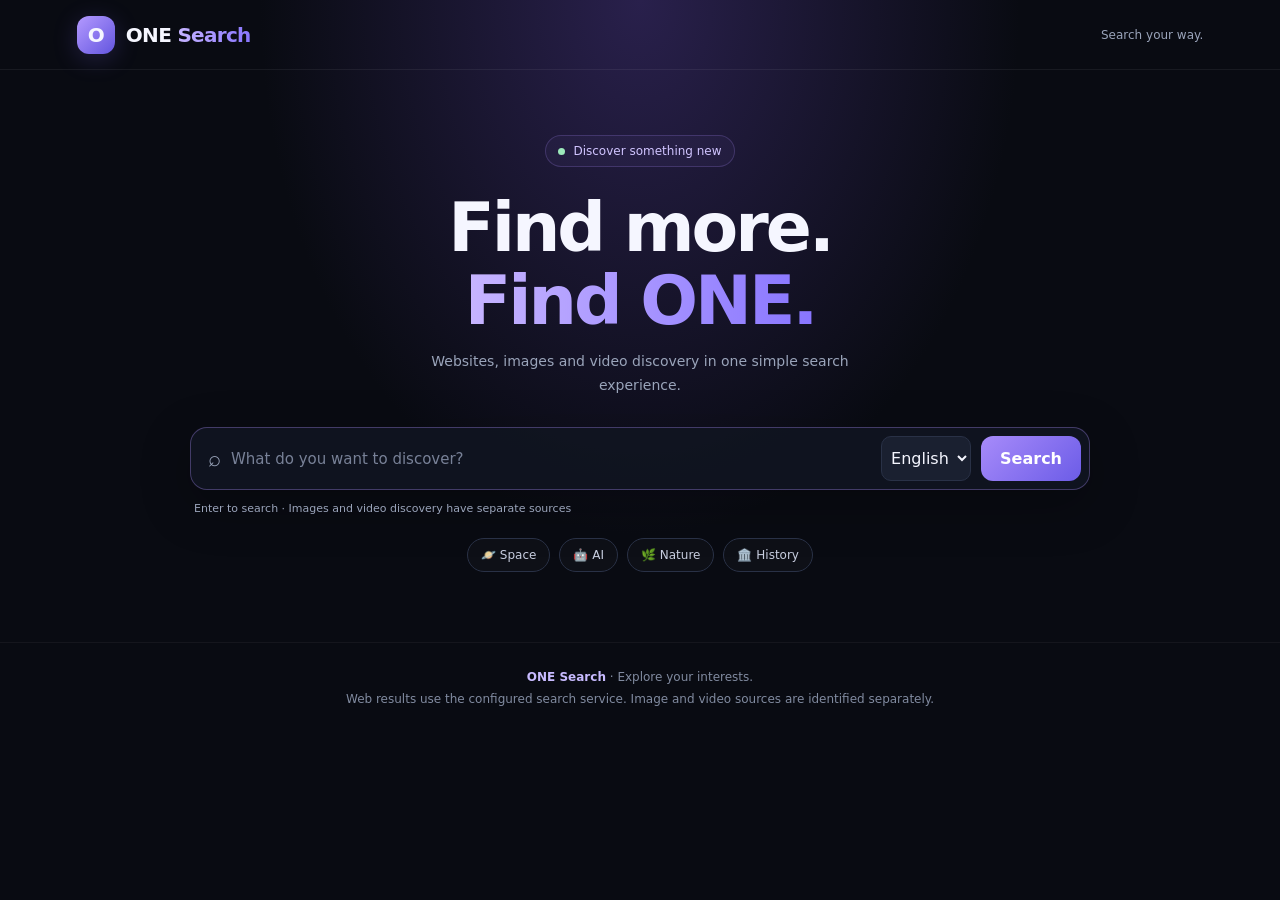
==== commit 4ffa0cbd: "Update answer.html" ====
--- a/answer.html
+++ b/answer.html
@@ -2,673 +2,869 @@
 <!DOCTYPE html>
 <html lang="en">
 <head>
-  <meta charset="UTF-8">
-  <meta name="viewport" content="width=device-width, initial-scale=1.0">
-  <meta name="theme-color" content="#090b12">
-  <meta name="description" content="ONE Search — a simple, fast search experience.">
-  <title>ONE Search — Explore the web</title>
-
-  <style>
-    :root {
-      color-scheme: dark;
-      --bg: #090b12;
-      --panel: #111520;
-      --panel2: #171c29;
-      --text: #f4f6ff;
-      --muted: #929bb0;
-      --line: #272e40;
-      --accent: #a78bfa;
-      --accent2: #7c6cf2;
-      --green: #86efac;
-      font-family: Inter, system-ui, -apple-system, "Segoe UI", sans-serif;
+<meta charset="UTF-8">
+<meta name="viewport" content="width=device-width, initial-scale=1">
+<meta name="theme-color" content="#090b12">
+<meta name="description" content="ONE Search — discover websites, images and videos.">
+<title>ONE Search</title>
+
+<style>
+:root {
+  color-scheme: dark;
+  --bg: #090b12;
+  --panel: #121725;
+  --panel2: #1a2030;
+  --line: #293146;
+  --text: #f5f6ff;
+  --muted: #9aa4ba;
+  --accent: #a78bfa;
+  --accent2: #7664ed;
+  --green: #9ce9bb;
+}
+* { box-sizing: border-box; }
+body {
+  margin: 0;
+  min-height: 100vh;
+  color: var(--text);
+  background:
+    radial-gradient(ellipse at 50% 0%, #29204c 0, transparent 42%),
+    var(--bg);
+  font-family: system-ui, -apple-system, "Segoe UI", sans-serif;
+}
+button, input, select { font: inherit; }
+button, a, select { -webkit-tap-highlight-color: transparent; }
+button { cursor: pointer; }
+a { color: inherit; }
+
+.topbar {
+  height: 70px;
+  padding: 0 6%;
+  display: flex;
+  justify-content: space-between;
+  align-items: center;
+  border-bottom: 1px solid #ffffff10;
+}
+.brand {
+  display: flex;
+  align-items: center;
+  gap: 11px;
+  font-size: 20px;
+  font-weight: 800;
+  letter-spacing: -.7px;
+}
+.logo {
+  width: 38px;
+  height: 38px;
+  display: grid;
+  place-items: center;
+  border-radius: 12px;
+  background: linear-gradient(135deg, #b49aff, #6355df);
+  box-shadow: 0 5px 25px #8068fa35;
+}
+.top-right { color: var(--muted); font-size: 12px; }
+
+main {
+  width: min(900px, 92%);
+  margin: auto;
+  padding: 65px 0 70px;
+}
+.hero { text-align: center; }
+.eyebrow {
+  display: inline-flex;
+  align-items: center;
+  gap: 8px;
+  padding: 8px 12px;
+  border: 1px solid #a78bfa38;
+  background: #a78bfa0c;
+  color: #d0c4ff;
+  border-radius: 30px;
+  font-size: 12px;
+}
+.dot {
+  width: 7px;
+  height: 7px;
+  border-radius: 50%;
+  background: var(--green);
+}
+h1 {
+  font-size: clamp(40px, 8vw, 68px);
+  line-height: 1.08;
+  letter-spacing: -3px;
+  margin: 24px 0 12px;
+}
+.gradient-text {
+  background: linear-gradient(90deg, #c7b5ff, #8875ff);
+  background-clip: text;
+  -webkit-background-clip: text;
+  color: transparent;
+}
+.subtitle {
+  max-width: 490px;
+  margin: 0 auto 30px;
+  color: var(--muted);
+  line-height: 1.7;
+  font-size: 14px;
+}
+.search-box {
+  display: flex;
+  align-items: center;
+  gap: 10px;
+  padding: 8px;
+  border: 1px solid #a78bfa55;
+  border-radius: 17px;
+  background: #111521ed;
+  box-shadow: 0 15px 50px #0004;
+}
+.search-box:focus-within {
+  border-color: var(--accent);
+  box-shadow: 0 0 0 4px #a78bfa15;
+}
+.search-symbol {
+  padding-left: 9px;
+  font-size: 22px;
+  color: var(--muted);
+}
+#query {
+  flex: 1;
+  width: 100%;
+  min-width: 0;
+  padding: 13px 0;
+  border: 0;
+  outline: 0;
+  color: var(--text);
+  background: transparent;
+  font-size: 15px;
+}
+#query::placeholder { color: #788197; }
+#language {
+  max-width: 108px;
+  padding: 11px 5px;
+  border: 1px solid var(--line);
+  border-radius: 10px;
+  background: var(--panel2);
+  color: var(--text);
+}
+.primary-btn {
+  border: 0;
+  border-radius: 12px;
+  padding: 13px 19px;
+  color: white;
+  background: linear-gradient(135deg, #a78bfa, #6c5ce7);
+  font-weight: 750;
+}
+.primary-btn:disabled { opacity: .6; cursor: wait; }
+.hint {
+  text-align: left;
+  color: var(--muted);
+  font-size: 11px;
+  margin: 12px 4px 0;
+}
+.quick {
+  display: flex;
+  flex-wrap: wrap;
+  justify-content: center;
+  gap: 9px;
+  margin-top: 23px;
+}
+.chip {
+  border: 1px solid var(--line);
+  border-radius: 30px;
+  padding: 9px 13px;
+  color: #c8cee0;
+  background: #ffffff05;
+  font-size: 12px;
+}
+.chip:hover { border-color: var(--accent); }
+
+#resultsSection { display: none; margin-top: 48px; }
+.results-header {
+  display: flex;
+  align-items: center;
+  justify-content: space-between;
+  gap: 12px;
+  padding-bottom: 17px;
+  border-bottom: 1px solid var(--line);
+}
+.results-header h2 { margin: 0; font-size: 20px; }
+#resultCount { margin-top: 5px; color: var(--muted); font-size: 12px; }
+.secondary-btn {
+  padding: 9px 12px;
+  border: 1px solid var(--line);
+  border-radius: 10px;
+  background: var(--panel);
+  color: #d3d8e7;
+  font-size: 12px;
+}
+.tabs {
+  display: flex;
+  gap: 8px;
+  overflow-x: auto;
+  padding: 17px 0;
+}
+.tab {
+  flex: 0 0 auto;
+  border: 1px solid var(--line);
+  border-radius: 12px;
+  padding: 10px 17px;
+  background: var(--panel);
+  color: var(--muted);
+}
+.tab.active {
+  color: white;
+  background: #7764e8;
+  border-color: #a78bfa;
+}
+.result {
+  padding: 20px 0;
+  border-bottom: 1px solid #ffffff10;
+}
+.result-domain {
+  color: var(--green);
+  font-size: 12px;
+  overflow-wrap: anywhere;
+}
+.result h3 {
+  margin: 8px 0;
+  font-size: 19px;
+  font-weight: 650;
+  line-height: 1.4;
+}
+.result h3 a { color: #c8bbff; text-decoration: none; }
+.result h3 a:hover { text-decoration: underline; }
+.result p {
+  margin: 0;
+  color: #b5bdcf;
+  font-size: 14px;
+  line-height: 1.8;
+  overflow-wrap: anywhere;
+}
+.result-actions { display: flex; gap: 8px; margin-top: 12px; }
+.action-link {
+  display: inline-block;
+  text-decoration: none;
+  border: 1px solid var(--line);
+  border-radius: 9px;
+  padding: 8px 11px;
+  font-size: 12px;
+  color: #d9d4ff;
+}
+.action-link:hover { border-color: var(--accent); }
+
+.image-grid {
+  display: grid;
+  grid-template-columns: repeat(3, minmax(0, 1fr));
+  gap: 13px;
+}
+.image-card {
+  min-width: 0;
+  overflow: hidden;
+  border: 1px solid var(--line);
+  border-radius: 13px;
+  background: var(--panel);
+  text-decoration: none;
+  transition: transform .15s, border-color .15s;
+}
+.image-card:hover {
+  transform: translateY(-2px);
+  border-color: #9e8aff;
+}
+.image-card img {
+  display: block;
+  width: 100%;
+  aspect-ratio: 4 / 3;
+  object-fit: cover;
+  background: var(--panel2);
+}
+.image-card .image-title {
+  display: block;
+  padding: 10px;
+  font-size: 12px;
+  line-height: 1.5;
+  overflow-wrap: anywhere;
+}
+.image-note {
+  margin: 0 0 14px;
+  color: var(--muted);
+  font-size: 12px;
+  line-height: 1.7;
+}
+.state {
+  padding: 36px 16px;
+  margin-top: 15px;
+  text-align: center;
+  border: 1px solid var(--line);
+  border-radius: 16px;
+  background: #ffffff03;
+}
+.state-icon { font-size: 28px; }
+.state h3 { margin: 12px 0 7px; }
+.state p {
+  max-width: 440px;
+  margin: auto;
+  color: var(--muted);
+  font-size: 13px;
+  line-height: 1.8;
+}
+.state a { color: #c8bbff; }
+.video-card {
+  padding: 23px;
+  margin-bottom: 13px;
+  border: 1px solid var(--line);
+  border-radius: 16px;
+  background: linear-gradient(135deg, #18162b, #121725);
+}
+.video-icon { font-size: 32px; }
+.video-card h3 { margin: 12px 0 8px; }
+.video-card p {
+  color: var(--muted);
+  line-height: 1.7;
+  font-size: 13px;
+}
+.video-button {
+  display: inline-block;
+  margin-top: 8px;
+  padding: 11px 15px;
+  border-radius: 10px;
+  background: #c53030;
+  color: white;
+  text-decoration: none;
+  font-size: 13px;
+  font-weight: 700;
+}
+.footer {
+  padding: 24px 12px;
+  text-align: center;
+  color: #818ba0;
+  border-top: 1px solid #ffffff0c;
+  font-size: 12px;
+  line-height: 1.8;
+}
+.footer strong { color: #c8bbff; }
+:focus-visible { outline: 2px solid var(--accent); outline-offset: 3px; }
+
+@media (max-width: 600px) {
+  .topbar { height: 62px; padding: 0 4%; }
+  main { padding-top: 46px; }
+  h1 { letter-spacing: -2px; }
+  .search-box { gap: 6px; }
+  .search-symbol { display: none; }
+  #query { padding-left: 8px; font-size: 14px; }
+  #language { max-width: 83px; font-size: 12px; }
+  .primary-btn { padding: 12px 11px; font-size: 13px; }
+  .image-grid { grid-template-columns: repeat(2, minmax(0, 1fr)); gap: 9px; }
+  .results-header h2 { font-size: 17px; }
+  .result h3 { font-size: 17px; }
+}
+@media (prefers-reduced-motion: reduce) {
+  *, *::before, *::after { animation-duration: .01ms !important; transition-duration: .01ms !important; }
+}
+</style>
+</head>
+
+<body>
+<header class="topbar">
+  <div class="brand">
+    <div class="logo" aria-hidden="true">O</div>
+    <span>ONE <span class="gradient-text">Search</span></span>
+  </div>
+  <div class="top-right">Search your way.</div>
+</header>
+
+<main>
+  <section class="hero">
+    <div class="eyebrow"><span class="dot"></span> Discover something new</div>
+    <h1>Find more.<br><span class="gradient-text">Find ONE.</span></h1>
+    <p class="subtitle">
+      Websites, images and video discovery in one simple search experience.
+    </p>
+
+    <form id="searchForm" role="search">
+      <div class="search-box">
+        <span class="search-symbol" aria-hidden="true">⌕</span>
+        <input id="query" type="search" maxlength="150"
+          placeholder="What do you want to discover?"
+          aria-label="Search query" autocomplete="off" required>
+        <select id="language" aria-label="Search language">
+          <option value="en">English</option>
+          <option value="hi">हिन्दी</option>
+        </select>
+        <button class="primary-btn" id="searchButton" type="submit">Search</button>
+      </div>
+      <p class="hint">Enter to search · Images and video discovery have separate sources</p>
+    </form>
+
+    <div class="quick">
+      <button class="chip" data-query="Space and planets">🪐 Space</button>
+      <button class="chip" data-query="Artificial intelligence">🤖 AI</button>
+      <button class="chip" data-query="Beautiful nature">🌿 Nature</button>
+      <button class="chip" data-query="History of India">🏛️ History</button>
+    </div>
+  </section>
+
+  <section id="resultsSection" aria-live="polite">
+    <div class="results-header">
+      <div>
+        <h2 id="resultsTitle">Search results</h2>
+        <div id="resultCount"></div>
+      </div>
+      <button class="secondary-btn" id="copySearchLink" type="button">Copy search link</button>
+    </div>
+
+    <div class="tabs" role="group" aria-label="Result category">
+      <button class="tab active" data-tab="all" aria-pressed="true">🌐 All</button>
+      <button class="tab" data-tab="images" aria-pressed="false">🖼️ Images</button>
+      <button class="tab" data-tab="videos" aria-pressed="false">▶ Videos</button>
+    </div>
+
+    <div id="results"></div>
+  </section>
+</main>
+
+<footer class="footer">
+  <strong>ONE Search</strong> · Explore your interests.<br>
+  Web results use the configured search service. Image and video sources are identified separately.
+</footer>
+
+<script>
+"use strict";
+
+// Existing Supabase backend. Keep this URL unchanged.
+const API_URL =
+  "https://dbpbkvfaxgifjeveijqf.supabase.co/functions/v1/one-search";
+
+// Public Wikimedia Commons API; no API key is required.
+const COMMONS_API = "https://commons.wikimedia.org/w/api.php";
+
+const form = document.getElementById("searchForm");
+const input = document.getElementById("query");
+const language = document.getElementById("language");
+const searchButton = document.getElementById("searchButton");
+const section = document.getElementById("resultsSection");
+const resultsBox = document.getElementById("results");
+const resultsTitle = document.getElementById("resultsTitle");
+const resultCount = document.getElementById("resultCount");
+const tabs = [...document.querySelectorAll("[data-tab]")];
+
+let activeTab = "all";
+let activeController = null;
+let searchNumber = 0;
+let lastQuery = "";
+
+function makeState(icon, title, message) {
+  const box = document.createElement("div");
+  box.className = "state";
+
+  const symbol = document.createElement("div");
+  symbol.className = "state-icon";
+  symbol.textContent = icon;
+
+  const heading = document.createElement("h3");
+  heading.textContent = title;
+
+  const paragraph = document.createElement("p");
+  paragraph.textContent = message;
+
+  box.append(symbol, heading, paragraph);
+  return box;
+}
+
+function showState(icon, title, message) {
+  resultsBox.replaceChildren(makeState(icon, title, message));
+}
+
+function safeWebUrl(value) {
+  try {
+    const url = new URL(value);
+    if (url.protocol === "https:" || url.protocol === "http:") {
+      return url.href;
     }
-
-    * { box-sizing: border-box; }
-
-    body {
-      margin: 0;
-      min-height: 100vh;
-      background:
-        radial-gradient(ellipse at 50% 0%, #28204b 0, transparent 40%),
-        var(--bg);
-      color: var(--text);
-    }
-
-    button, input, select { font: inherit; }
-    button, select { cursor: pointer; }
-
-    .topbar {
-      height: 72px;
-      padding: 0 6%;
-      display: flex;
-      align-items: center;
-      justify-content: space-between;
-      border-bottom: 1px solid #ffffff0d;
-    }
-
-    .brand {
-      display: flex;
-      align-items: center;
-      gap: 11px;
-      font-size: 20px;
-      font-weight: 800;
-      letter-spacing: -0.7px;
-    }
-
-    .logo {
-      display: grid;
-      place-items: center;
-      width: 37px;
-      height: 37px;
-      border-radius: 12px;
-      color: white;
-      background: linear-gradient(135deg, #b49aff, #6355df);
-      box-shadow: 0 5px 24px #8068fa35;
-    }
-
-    .top-label {
-      color: var(--muted);
-      font-size: 12px;
-    }
-
-    main {
-      width: min(820px, 92%);
-      margin: 0 auto;
-      padding: 76px 0 65px;
-    }
-
-    .hero { text-align: center; }
-
-    .eyebrow {
-      display: inline-flex;
-      gap: 8px;
-      align-items: center;
-      color: #c7baff;
-      border: 1px solid #a78bfa35;
-      background: #a78bfa0d;
-      padding: 7px 12px;
-      border-radius: 30px;
-      font-size: 12px;
-    }
-
-    .dot {
-      width: 7px;
-      height: 7px;
-      background: var(--green);
-      border-radius: 50%;
-    }
-
-    h1 {
-      margin: 23px 0 12px;
-      font-size: clamp(38px, 7vw, 65px);
-      line-height: 1.08;
-      letter-spacing: -3px;
-    }
-
-    h1 span {
-      color: var(--accent);
-    }
-
-    .subtitle {
-      color: var(--muted);
-      font-size: 15px;
-      line-height: 1.7;
-      margin: 0 auto 31px;
-      max-width: 500px;
-    }
-
-    .search-box {
-      display: flex;
-      align-items: center;
-      gap: 10px;
-      padding: 8px;
-      border: 1px solid #b4a0ff40;
-      background: #111520ed;
-      border-radius: 18px;
-      box-shadow: 0 14px 55px #0004, 0 0 0 4px #a78bfa08;
-      transition: border-color .2s, box-shadow .2s;
-    }
-
-    .search-box:focus-within {
-      border-color: var(--accent);
-      box-shadow: 0 0 0 4px #a78bfa16;
-    }
-
-    .search-icon {
-      color: var(--muted);
-      padding-left: 9px;
-      font-size: 22px;
-    }
-
-    #query {
-      min-width: 0;
-      flex: 1;
-      border: 0;
-      outline: 0;
-      background: transparent;
-      color: var(--text);
-      padding: 13px 0;
-      font-size: 16px;
-    }
-
-    #query::placeholder { color: #747e93; }
-
-    #language {
-      max-width: 110px;
-      border: 1px solid var(--line);
-      border-radius: 10px;
-      color: #d8d5f2;
-      background: var(--panel2);
-      padding: 10px 5px;
-      outline: none;
-    }
-
-    .search-btn {
-      border: 0;
-      border-radius: 12px;
-      padding: 13px 20px;
-      color: white;
-      background: linear-gradient(135deg, #a78bfa, #6d5ce7);
-      font-weight: 750;
-      transition: transform .15s, filter .15s;
-    }
-
-    .search-btn:hover { filter: brightness(1.12); }
-    .search-btn:active { transform: scale(.97); }
-    button:focus-visible, a:focus-visible, select:focus-visible {
-      outline: 2px solid var(--accent);
-      outline-offset: 3px;
-    }
-
-    .hint {
-      margin: 12px 4px 0;
-      text-align: left;
-      font-size: 12px;
-      color: var(--muted);
-    }
-
-    .quick {
-      display: flex;
-      flex-wrap: wrap;
-      justify-content: center;
-      gap: 9px;
-      margin: 23px 0 0;
-    }
-
-    .chip {
-      border: 1px solid var(--line);
-      background: #ffffff05;
-      color: #c2c8d8;
-      border-radius: 30px;
-      padding: 9px 13px;
-      font-size: 12px;
-    }
-
-    .chip:hover {
-      border-color: #a78bfa80;
-      color: white;
-    }
-
-    .results-section {
-      margin-top: 52px;
-      display: none;
-    }
-
-    .results-head {
-      display: flex;
-      justify-content: space-between;
-      align-items: center;
-      gap: 12px;
-      padding-bottom: 16px;
-      border-bottom: 1px solid var(--line);
-    }
-
-    .results-head h2 {
-      margin: 0;
-      font-size: 18px;
-      letter-spacing: -.4px;
-    }
-
-    #resultCount {
-      color: var(--muted);
-      font-size: 12px;
-      margin-top: 5px;
-    }
-
-    .small-btn {
-      background: transparent;
-      border: 1px solid var(--line);
-      color: #cbd0df;
-      border-radius: 9px;
-      padding: 8px 10px;
-      font-size: 12px;
-    }
-
-    .result {
-      padding: 20px 0;
-      border-bottom: 1px solid #ffffff10;
-    }
-
-    .result-url {
-      display: block;
-      color: var(--green);
-      font-size: 12px;
-      margin-bottom: 8px;
-      overflow-wrap: anywhere;
-    }
-
-    .result h3 {
-      font-size: 19px;
-      line-height: 1.4;
-      margin: 0 0 7px;
-      font-weight: 650;
-    }
-
-    .result h3 a {
-      color: #c8bbff;
-      text-decoration: none;
-    }
-
-    .result h3 a:hover { text-decoration: underline; }
-
-    .result p {
-      color: #b0b8ca;
-      font-size: 14px;
-      line-height: 1.8;
-      margin: 0;
-      overflow-wrap: anywhere;
-    }
-
-    .result-actions {
-      display: flex;
-      gap: 9px;
-      margin-top: 12px;
-    }
-
-    .state {
-      text-align: center;
-      padding: 38px 16px;
-      border: 1px solid var(--line);
-      border-radius: 16px;
-      margin-top: 18px;
-      background: #ffffff03;
-    }
-
-    .state-icon { font-size: 28px; }
-
-    .state h3 { margin: 12px 0 7px; }
-    .state p {
-      color: var(--muted);
-      font-size: 13px;
-      line-height: 1.7;
-      margin: 0;
-    }
-
-    .spinner {
-      width: 28px;
-      height: 28px;
-      margin: 0 auto;
-      border: 3px solid #ffffff20;
-      border-top-color: var(--accent);
-      border-radius: 50%;
-      animation: spin .8s linear infinite;
-    }
-
-    @keyframes spin { to { transform: rotate(360deg); } }
-
-    .footer {
-      text-align: center;
-      border-top: 1px solid #ffffff0c;
-      padding: 24px 12px;
-      color: #7f889b;
-      font-size: 12px;
-      line-height: 1.8;
-    }
-
-    .footer strong { color: #c9c0ff; }
-
-    @media (max-width: 560px) {
-      .topbar { height: 62px; padding: 0 5%; }
-      .top-label { font-size: 11px; }
-      main { padding-top: 52px; }
-      h1 { letter-spacing: -2px; }
-      .subtitle { font-size: 14px; }
-      .search-box { gap: 6px; border-radius: 15px; }
-      .search-icon { display: none; }
-      #query { font-size: 14px; padding-left: 8px; }
-      #language { max-width: 83px; font-size: 12px; }
-      .search-btn { padding: 12px; font-size: 13px; }
-      .results-section { margin-top: 40px; }
-      .result h3 { font-size: 17px; }
-    }
-
-    @media (prefers-reduced-motion: reduce) {
-      *, *::before, *::after {
-        animation-duration: .01ms !important;
-        transition-duration: .01ms !important;
-      }
-    }
-  </style>
-</head>
-
-<body>
-  <header class="topbar">
-    <div class="brand">
-      <div class="logo" aria-hidden="true">O</div>
-      <span>ONE <span style="color:#a78bfa">Search</span></span>
-    </div>
-    <div class="top-label">Search your way.</div>
-  </header>
-
-  <main>
-    <section class="hero">
-      <div class="eyebrow"><span class="dot"></span> Your search starts here</div>
-      <h1>Find more.<br><span>Find ONE.</span></h1>
-      <p class="subtitle">
-        Search the things you want to know.
-        Simple, focused and made for everyone.
-      </p>
-
-      <form id="searchForm" role="search">
-        <div class="search-box">
-          <span class="search-icon" aria-hidden="true">⌕</span>
-          <input
-            id="query"
-            type="search"
-            maxlength="150"
-            placeholder="Search anything..."
-            aria-label="Search query"
-            autocomplete="off"
-            required
-          >
-          <select id="language" aria-label="Search language">
-            <option value="en">English</option>
-            <option value="hi">हिन्दी</option>
-          </select>
-          <button class="search-btn" id="searchButton" type="submit">
-            Search
-          </button>
-        </div>
-        <p class="hint">Press Enter to search · Up to 150 characters</p>
-      </form>
-
-      <div class="quick" aria-label="Suggested searches">
-        <button class="chip" data-query="Science and technology">🔬 Science</button>
-        <button class="chip" data-query="History of India">🏛️ History</button>
-        <button class="chip" data-query="Artificial intelligence">🤖 Technology</button>
-        <button class="chip" data-query="Climate change">🌍 Environment</button>
-      </div>
-    </section>
-
-    <section class="results-section" id="resultsSection" aria-live="polite">
-      <div class="results-head">
-        <div>
-          <h2 id="resultsTitle">Search results</h2>
-          <div id="resultCount"></div>
-        </div>
-        <button class="small-btn" id="copySearchLink" type="button">
-          Copy search link
-        </button>
-      </div>
-      <div id="results"></div>
-    </section>
-  </main>
-
-  <footer class="footer">
-    <strong>ONE Search</strong> · One search at a time.<br>
-    Search results are provided by the configured search service.
-  </footer>
-
-  <script>
-    // Keep the existing Supabase function URL.
-    const API_URL =
-      "https://dbpbkvfaxgifjeveijqf.supabase.co/functions/v1/one-search";
-
-    const form = document.getElementById("searchForm");
-    const input = document.getElementById("query");
-    const language = document.getElementById("language");
-    const button = document.getElementById("searchButton");
-    const section = document.getElementById("resultsSection");
-    const resultsBox = document.getElementById("results");
-    const resultsTitle = document.getElementById("resultsTitle");
-    const resultCount = document.getElementById("resultCount");
-
-    let activeController = null;
-
-    function makeState(icon, title, message) {
-      const box = document.createElement("div");
-      box.className = "state";
-
-      const symbol = document.createElement("div");
-      symbol.className = "state-icon";
-      symbol.textContent = icon;
-
-      const heading = document.createElement("h3");
-      heading.textContent = title;
-
-      const paragraph = document.createElement("p");
-      paragraph.textContent = message;
-
-      box.append(symbol, heading, paragraph);
-      return box;
-    }
-
-    function showState(icon, title, message) {
-      resultsBox.replaceChildren(makeState(icon, title, message));
-    }
-
-    function safeWebUrl(value) {
+  } catch (_) {}
+  return null;
+}
+
+function domainOf(value) {
+  try {
+    return new URL(value).hostname.replace(/^www\./, "");
+  } catch (_) {
+    return "";
+  }
+}
+
+function makeLink(text, url, className = "action-link") {
+  const link = document.createElement("a");
+  link.textContent = text;
+  link.href = url;
+  link.className = className;
+  link.target = "_blank";
+  link.rel = "noopener noreferrer";
+  return link;
+}
+
+function renderWebResults(items) {
+  resultsBox.replaceChildren();
+
+  const validItems = (Array.isArray(items) ? items : [])
+    .filter(item => safeWebUrl(item.url));
+
+  if (!validItems.length) {
+    showState("⌕", "No results found",
+      "Try different keywords or check your spelling.");
+    return;
+  }
+
+  validItems.forEach(item => {
+    const url = safeWebUrl(item.url);
+    const card = document.createElement("article");
+    card.className = "result";
+
+    const domain = document.createElement("div");
+    domain.className = "result-domain";
+    domain.textContent = domainOf(url);
+
+    const heading = document.createElement("h3");
+    heading.appendChild(makeLink(
+      String(item.title || "Untitled result"), url, ""
+    ));
+
+    const snippet = document.createElement("p");
+    snippet.textContent = String(
+      item.snippet || "No description available."
+    );
+
+    const actions = document.createElement("div");
+    actions.className = "result-actions";
+    actions.appendChild(makeLink("Open website ↗", url));
+
+    const copy = document.createElement("button");
+    copy.type = "button";
+    copy.className = "secondary-btn";
+    copy.textContent = "Copy link";
+    copy.addEventListener("click", async () => {
       try {
-        const url = new URL(value);
-        if (url.protocol === "https:" || url.protocol === "http:") {
-          return url.href;
-        }
-      } catch (_) {}
-      return null;
-    }
-
-    function getDomain(value) {
-      try {
-        return new URL(value).hostname.replace(/^www\./, "");
+        await navigator.clipboard.writeText(url);
+        copy.textContent = "Copied!";
       } catch (_) {
-        return "";
-      }
-    }
-
-    function renderResults(items) {
-      resultsBox.replaceChildren();
-
-      if (!Array.isArray(items) || items.length === 0) {
-        showState(
-          "⌕",
-          "No results found",
-          "Try different keywords or check your spelling."
-        );
-        return;
-      }
-
-      items.forEach((item) => {
-        const url = safeWebUrl(item.url);
-        if (!url) return;
-
-        const card = document.createElement("article");
-        card.className = "result";
-
-        const domain = document.createElement("span");
-        domain.className = "result-url";
-        domain.textContent = getDomain(url);
-
-        const heading = document.createElement("h3");
-        const link = document.createElement("a");
-        link.href = url;
-        link.target = "_blank";
-        link.rel = "noopener noreferrer";
-        link.textContent = String(item.title || "Untitled result");
-        heading.appendChild(link);
-
-        const snippet = document.createElement("p");
-        snippet.textContent = String(item.snippet || "No description available.");
-
-        const actions = document.createElement("div");
-        actions.className = "result-actions";
-
-        const open = document.createElement("a");
-        open.href = url;
-        open.target = "_blank";
-        open.rel = "noopener noreferrer";
-        open.className = "small-btn";
-        open.style.textDecoration = "none";
-        open.textContent = "Open result ↗";
-
-        const copy = document.createElement("button");
-        copy.type = "button";
-        copy.className = "small-btn";
-        copy.textContent = "Copy link";
-        copy.addEventListener("click", async () => {
-          try {
-            await navigator.clipboard.writeText(url);
-            copy.textContent = "Copied!";
-          } catch (_) {
-            copy.textContent = "Copy unavailable";
-          }
-        });
-
-        actions.append(open, copy);
-        card.append(domain, heading, snippet, actions);
-        resultsBox.appendChild(card);
-      });
-
-      if (!resultsBox.children.length) {
-        showState("⌕", "No usable results", "Try another search.");
-      }
-    }
-
-    async function runSearch(value) {
-      const query = value.trim();
-
-      if (!query) {
-        input.focus();
-        return;
-      }
-
-      if (query.length > 150) {
-        section.style.display = "block";
-        showState("!", "Search is too long", "Please use 150 characters or fewer.");
-        return;
-      }
-
-      if (activeController) activeController.abort();
-      activeController = new AbortController();
-
-      section.style.display = "block";
-      resultsTitle.textContent = "Results for “" + query + "”";
-      resultCount.textContent = "Searching...";
-      showState("", "Searching the web", "Please wait a moment.");
-
-      button.disabled = true;
-      button.textContent = "Searching…";
-
-      try {
-        const params = new URLSearchParams({
-          q: query,
-          lang: language.value
-        });
-
-        const response = await fetch(API_URL + "?" + params.toString(), {
-          method: "GET",
-          headers: { "Accept": "application/json" },
-          signal: activeController.signal
-        });
-
-        let data;
-        try {
-          data = await response.json();
-        } catch (_) {
-          throw new Error("The search service returned an unreadable response.");
-        }
-
-        if (!response.ok) {
-          throw new Error(data.error || "Search service is unavailable.");
-        }
-
-        if (!Array.isArray(data.results)) {
-          throw new Error("The search service returned an unexpected response.");
-        }
-
-        renderResults(data.results);
-
-        const provider = String(data.provider || "Search");
-        resultCount.textContent =
-          data.results.length + " result(s) · " + provider;
-
-        // Keep the query in the URL so a search can be shared.
-        const pageUrl = new URL(window.location.href);
-        pageUrl.searchParams.set("q", query);
-        pageUrl.searchParams.set("lang", language.value);
-        history.replaceState({}, "", pageUrl);
-      } catch (error) {
-        if (error.name === "AbortError") return;
-
-        showState(
-          "⚠",
-          "Search couldn't complete",
-          error.message || "Check your connection and try again."
-        );
-        resultCount.textContent = "Search error";
-      } finally {
-        if (activeController && !activeController.signal.aborted) {
-          button.disabled = false;
-          button.textContent = "Search";
-        } else {
-          button.disabled = false;
-          button.textContent = "Search";
-        }
-      }
-    }
-
-    form.addEventListener("submit", (event) => {
-      event.preventDefault();
-      runSearch(input.value);
-    });
-
-    document.querySelectorAll("[data-query]").forEach((chip) => {
-      chip.addEventListener("click", () => {
-        input.value = chip.dataset.query;
-        runSearch(input.value);
-      });
-    });
-
-    document.getElementById("copySearchLink").addEventListener("click", async () => {
-      const query = input.value.trim();
-      if (!query) return;
-
-      const url = new URL(window.location.href);
-      url.searchParams.set("q", query);
-      url.searchParams.set("lang", language.value);
-
-      try {
-        await navigator.clipboard.writeText(url.href);
-        const copyButton = document.getElementById("copySearchLink");
-        copyButton.textContent = "Copied!";
-        setTimeout(() => copyButton.textContent = "Copy search link", 1500);
-      } catch (_) {
-        resultCount.textContent = "Copy not supported by this browser.";
+        copy.textContent = "Copy unavailable";
       }
     });
-
-    // Restore a shared search URL, if present.
-    const params = new URLSearchParams(window.location.search);
-    const initialQuery = params.get("q");
-    const initialLang = params.get("lang");
-
-    if (initialLang === "en" || initialLang === "hi") {
-      language.value = initialLang;
+    actions.appendChild(copy);
+
+    card.append(domain, heading, snippet, actions);
+    resultsBox.appendChild(card);
+  });
+}
+
+async function searchWeb(query, currentSearch) {
+  const params = new URLSearchParams({
+    q: query,
+    lang: language.value
+  });
+
+  const response = await fetch(API_URL + "?" + params.toString(), {
+    method: "GET",
+    headers: { "Accept": "application/json" },
+    signal: activeController.signal
+  });
+
+  let data;
+  try {
+    data = await response.json();
+  } catch (_) {
+    throw new Error("The search service returned an unreadable response.");
+  }
+
+  if (!response.ok) {
+    throw new Error(data.error || "The search service is unavailable.");
+  }
+
+  if (currentSearch !== searchNumber) return;
+  renderWebResults(data.results);
+
+  resultCount.textContent =
+    (Array.isArray(data.results) ? data.results.length : 0) +
+    " result(s) · " + String(data.provider || "Web search");
+}
+
+async function searchImages(query, currentSearch) {
+  showState("◌", "Finding images", "Searching Wikimedia Commons...");
+
+  const params = new URLSearchParams({
+    action: "query",
+    generator: "search",
+    gsrsearch: query + " filetype:bitmap",
+    gsrnamespace: "6",
+    gsrlimit: "24",
+    prop: "imageinfo",
+    iiprop: "url|mime",
+    iiurlwidth: "480",
+    format: "json",
+    origin: "*"
+  });
+
+  const response = await fetch(COMMONS_API + "?" + params.toString(), {
+    headers: { "Accept": "application/json" },
+    signal: activeController.signal
+  });
+
+  if (!response.ok) {
+    throw new Error("The image source is temporarily unavailable.");
+  }
+
+  const data = await response.json();
+  if (currentSearch !== searchNumber) return;
+
+  const pages = Object.values(data?.query?.pages || {});
+  const images = pages.filter(page => {
+    const info = page.imageinfo?.[0];
+    return info && info.thumburl && info.url &&
+      String(info.mime || "").startsWith("image/");
+  });
+
+  resultsBox.replaceChildren();
+
+  if (!images.length) {
+    showState("🖼️", "No images found",
+      "Try a different search term or check your connection.");
+    resultCount.textContent = "0 images · Wikimedia Commons";
+    return;
+  }
+
+  const note = document.createElement("p");
+  note.className = "image-note";
+  note.textContent =
+    "Images from Wikimedia Commons. Open an image to view its source page and check its licence.";
+  resultsBox.appendChild(note);
+
+  const grid = document.createElement("div");
+  grid.className = "image-grid";
+
+  images.forEach(page => {
+    const info = page.imageinfo[0];
+    const sourceUrl = safeWebUrl(info.descriptionurl);
+    const imageUrl = safeWebUrl(info.thumburl);
+    if (!sourceUrl || !imageUrl) return;
+
+    const card = document.createElement("a");
+    card.className = "image-card";
+    card.href = sourceUrl;
+    card.target = "_blank";
+    card.rel = "noopener noreferrer";
+
+    const img = document.createElement("img");
+    img.src = imageUrl;
+    img.alt = String(page.title || "Search image")
+      .replace(/^File:/, "").slice(0, 180);
+    img.loading = "lazy";
+    img.decoding = "async";
+
+    const title = document.createElement("span");
+    title.textContent = String(page.title || "View image")
+      .replace(/^File:/, "");
+
+    card.append(img, title);
+    grid.appendChild(card);
+  });
+
+  resultsBox.appendChild(grid);
+  resultCount.textContent =
+    grid.children.length + " images · Wikimedia Commons";
+}
+
+function renderVideoSearch(query) {
+  resultsBox.replaceChildren();
+
+  const encoded = encodeURIComponent(query);
+  const youtubeUrl = "https://www.youtube.com/results?search_query=" + encoded;
+
+  const card = document.createElement("div");
+  card.className = "video-card";
+
+  const icon = document.createElement("div");
+  icon.className = "video-icon";
+  icon.textContent = "▶️";
+
+  const heading = document.createElement("h3");
+  heading.textContent = "Find videos about " + query;
+
+  const description = document.createElement("p");
+  description.textContent =
+    "Open YouTube to see video titles, thumbnails, channels and playback. " +
+    "ONE Search does not currently fetch YouTube's video listings directly.";
+
+  const button = makeLink("Search videos on YouTube ↗", youtubeUrl, "video-button");
+
+  card.append(icon, heading, description, button);
+  resultsBox.appendChild(card);
+
+  // Also offer a second source as a normal link.
+  const second = document.createElement("div");
+  second.className = "video-card";
+
+  const secondTitle = document.createElement("h3");
+  secondTitle.textContent = "Explore more video results";
+
+  const secondDescription = document.createElement("p");
+  secondDescription.textContent =
+    "Search the same topic on Bing Videos.";
+
+  const bingUrl =
+    "https://www.bing.com/videos/search?q=" + encoded;
+
+  second.append(
+    secondTitle,
+    secondDescription,
+    makeLink("Search Bing Videos ↗", bingUrl)
+  );
+  resultsBox.appendChild(second);
+
+  resultCount.textContent = "Video search links";
+}
+
+async function runSearch(value, requestedTab = activeTab) {
+  const query = String(value || "").trim();
+
+  if (!query) {
+    input.focus();
+    return;
+  }
+
+  if (query.length > 150) {
+    section.style.display = "block";
+    showState("!", "Search is too long",
+      "Please use 150 characters or fewer.");
+    return;
+  }
+
+  if (activeController) activeController.abort();
+  activeController = new AbortController();
+
+  const currentSearch = ++searchNumber;
+  activeTab = requestedTab;
+  lastQuery = query;
+  section.style.display = "block";
+  resultsTitle.textContent = "Results for “" + query + "”";
+  resultCount.textContent = "Loading...";
+  searchButton.disabled = true;
+  searchButton.textContent = "Searching…";
+
+  tabs.forEach(tab => {
+    const active = tab.dataset.tab === activeTab;
+    tab.classList.toggle("active", active);
+    tab.setAttribute("aria-pressed", String(active));
+  });
+
+  try {
+    if (activeTab === "images") {
+      await searchImages(query, currentSearch);
+    } else if (activeTab === "videos") {
+      renderVideoSearch(query);
+    } else {
+      showState("◌", "Searching", "Loading web results...");
+      await searchWeb(query, currentSearch);
     }
 
-    if (initialQuery) {
-      input.value = initialQuery.slice(0, 150);
-      runSearch(input.value);
+    if (currentSearch !== searchNumber) return;
+
+    const pageUrl = new URL(window.location.href);
+    pageUrl.searchParams.set("q", query);
+    pageUrl.searchParams.set("lang", language.value);
+    pageUrl.searchParams.set("tab", activeTab);
+    history.replaceState({}, "", pageUrl);
+
+    saveHistory(query);
+  } catch (error) {
+    if (error.name === "AbortError") return;
+    if (currentSearch !== searchNumber) return;
+
+    showState("⚠️", "Couldn't load results",
+      error.message || "Check your connection and try again.");
+    resultCount.textContent = "Search error";
+  } finally {
+    if (currentSearch === searchNumber) {
+      searchButton.disabled = false;
+      searchButton.textContent = "Search";
     }
-  </script>
+  }
+}
+
+// Search history stays on this device and can be cleared.
+function getHistory() {
+  try {
+    const value = JSON.parse(localStorage.getItem("oneSearchHistory") || "[]");
+    return Array.isArray(value) ? value : [];
+  } catch (_) {
+    return [];
+  }
+}
+
+function saveHistory(query) {
+  try {
+    const history = getHistory().filter(item => item !== query);
+    history.unshift(query);
+    localStorage.setItem("oneSearchHistory", JSON.stringify(history.slice(0, 8)));
+  } catch (_) {
+    // Search still works if browser storage is disabled.
+  }
+}
+
+form.addEventListener("submit", event => {
+  event.preventDefault();
+  runSearch(input.value, activeTab);
+});
+
+document.querySelectorAll("[data-query]").forEach(chip => {
+  chip.addEventListener("click", () => {
+    input.value = chip.dataset.query;
+    runSearch(input.value, activeTab);
+  });
+});
+
+tabs.forEach(tab => {
+  tab.addEventListener("click", () => {
+    if (!lastQuery) {
+      input.focus();
+      return;
+    }
+    runSearch(lastQuery, tab.dataset.tab);
+  });
+});
+
+document.getElementById("copySearchLink").addEventListener("click", async () => {
+  if (!lastQuery) return;
+
+  const url = new URL(window.location.href);
+  url.searchParams.set("q", lastQuery);
+  url.searchParams.set("lang", language.value);
+  url.searchParams.set("tab", activeTab);
+
+  try {
+    await navigator.clipboard.writeText(url.href);
+    const btn = document.getElementById("copySearchLink");
+    btn.textContent = "Copied!";
+    setTimeout(() => btn.textContent = "Copy search link", 1400);
+  } catch (_) {
+    resultCount.textContent = "Copy unavailable in this browser.";
+  }
+});
+
+// Restore a search from a shared URL.
+const initialParams = new URLSearchParams(window.location.search);
+const initialQuery = initialParams.get("q");
+const initialLang = initialParams.get("lang");
+const initialTab = initialParams.get("tab");
+
+if (initialLang === "en" || initialLang === "hi") {
+  language.value = initialLang;
+}
+
+if (["all", "images", "videos"].includes(initialTab)) {
+  activeTab = initialTab;
+}
+
+if (initialQuery) {
+  input.value = initialQuery.slice(0, 150);
+  runSearch(input.value, activeTab);
+}
+</script>
 </body>
 </html>
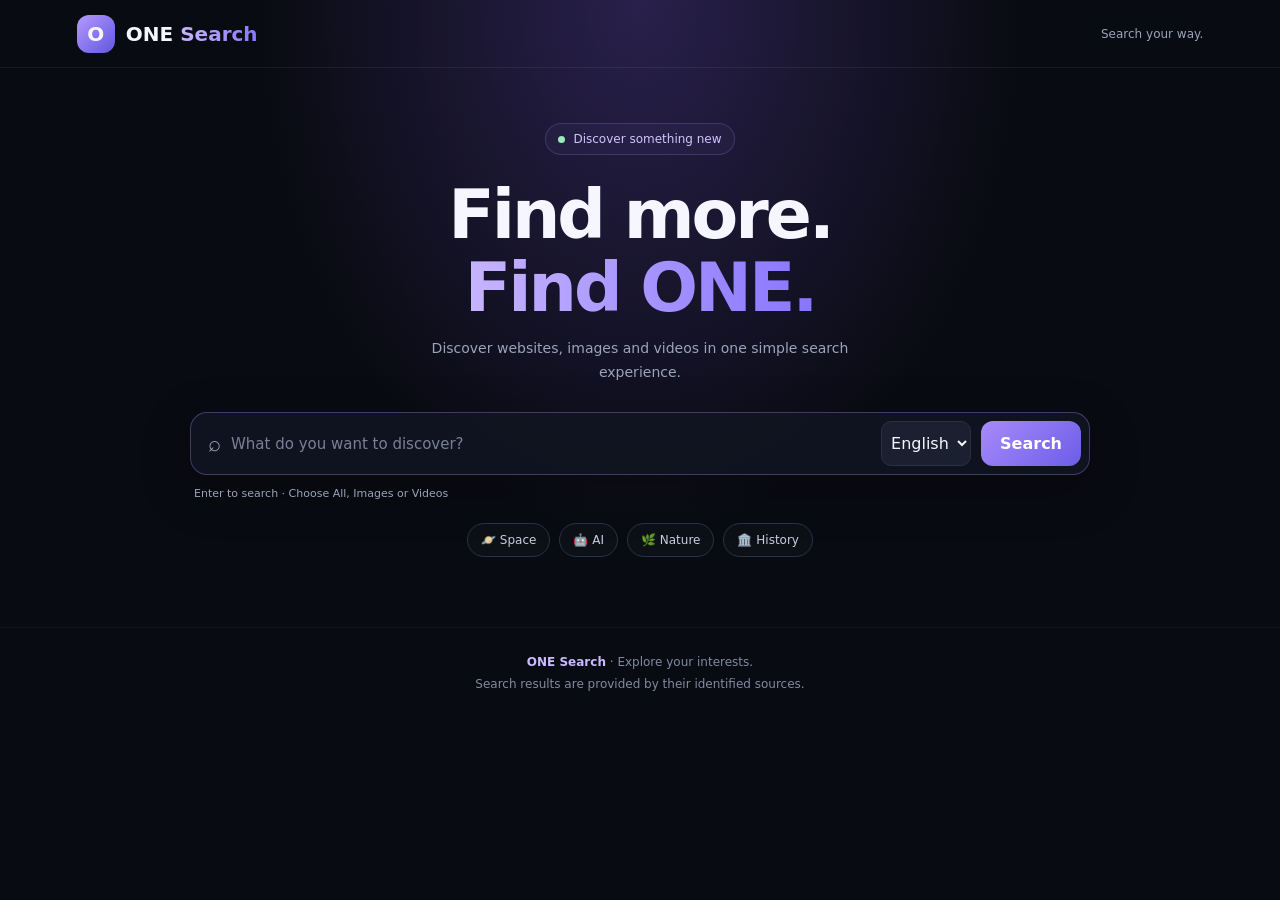
==== commit 90d6132c: "Update answer.html" ====
--- a/answer.html
+++ b/answer.html
@@ -5,358 +5,172 @@
 <meta charset="UTF-8">
 <meta name="viewport" content="width=device-width, initial-scale=1">
 <meta name="theme-color" content="#090b12">
-<meta name="description" content="ONE Search — discover websites, images and videos.">
+<meta name="description" content="ONE Search — websites, images and videos in one place.">
 <title>ONE Search</title>
 
 <style>
 :root {
   color-scheme: dark;
-  --bg: #090b12;
-  --panel: #121725;
-  --panel2: #1a2030;
-  --line: #293146;
-  --text: #f5f6ff;
-  --muted: #9aa4ba;
-  --accent: #a78bfa;
-  --accent2: #7664ed;
-  --green: #9ce9bb;
-}
-* { box-sizing: border-box; }
+  --bg:#090b12;
+  --panel:#121725;
+  --panel2:#1a2030;
+  --line:#293146;
+  --text:#f5f6ff;
+  --muted:#9aa4ba;
+  --accent:#a78bfa;
+  --green:#9ce9bb;
+}
+* { box-sizing:border-box; }
 body {
-  margin: 0;
-  min-height: 100vh;
-  color: var(--text);
-  background:
-    radial-gradient(ellipse at 50% 0%, #29204c 0, transparent 42%),
-    var(--bg);
-  font-family: system-ui, -apple-system, "Segoe UI", sans-serif;
-}
-button, input, select { font: inherit; }
-button, a, select { -webkit-tap-highlight-color: transparent; }
-button { cursor: pointer; }
-a { color: inherit; }
-
+  margin:0;
+  min-height:100vh;
+  color:var(--text);
+  background:radial-gradient(ellipse at 50% 0%,#29204c 0,transparent 42%),var(--bg);
+  font-family:system-ui,-apple-system,"Segoe UI",sans-serif;
+}
+button,input,select { font:inherit; }
+button,a,select { -webkit-tap-highlight-color:transparent; }
+button { cursor:pointer; }
+a { color:inherit; }
 .topbar {
-  height: 70px;
-  padding: 0 6%;
-  display: flex;
-  justify-content: space-between;
-  align-items: center;
-  border-bottom: 1px solid #ffffff10;
-}
-.brand {
-  display: flex;
-  align-items: center;
-  gap: 11px;
-  font-size: 20px;
-  font-weight: 800;
-  letter-spacing: -.7px;
-}
+  height:68px;
+  padding:0 6%;
+  display:flex;
+  align-items:center;
+  justify-content:space-between;
+  border-bottom:1px solid #ffffff10;
+}
+.brand { display:flex;align-items:center;gap:11px;font-weight:800;font-size:20px; }
 .logo {
-  width: 38px;
-  height: 38px;
-  display: grid;
-  place-items: center;
-  border-radius: 12px;
-  background: linear-gradient(135deg, #b49aff, #6355df);
-  box-shadow: 0 5px 25px #8068fa35;
-}
-.top-right { color: var(--muted); font-size: 12px; }
-
-main {
-  width: min(900px, 92%);
-  margin: auto;
-  padding: 65px 0 70px;
-}
-.hero { text-align: center; }
+  width:38px;height:38px;display:grid;place-items:center;
+  border-radius:12px;background:linear-gradient(135deg,#b49aff,#6355df);
+}
+.gradient {
+  background:linear-gradient(90deg,#c7b5ff,#8875ff);
+  background-clip:text;-webkit-background-clip:text;color:transparent;
+}
+.top-right { color:var(--muted);font-size:12px; }
+main { width:min(900px,92%);margin:auto;padding:55px 0 70px; }
+.hero { text-align:center; }
 .eyebrow {
-  display: inline-flex;
-  align-items: center;
-  gap: 8px;
-  padding: 8px 12px;
-  border: 1px solid #a78bfa38;
-  background: #a78bfa0c;
-  color: #d0c4ff;
-  border-radius: 30px;
-  font-size: 12px;
-}
-.dot {
-  width: 7px;
-  height: 7px;
-  border-radius: 50%;
-  background: var(--green);
-}
-h1 {
-  font-size: clamp(40px, 8vw, 68px);
-  line-height: 1.08;
-  letter-spacing: -3px;
-  margin: 24px 0 12px;
-}
-.gradient-text {
-  background: linear-gradient(90deg, #c7b5ff, #8875ff);
-  background-clip: text;
-  -webkit-background-clip: text;
-  color: transparent;
-}
-.subtitle {
-  max-width: 490px;
-  margin: 0 auto 30px;
-  color: var(--muted);
-  line-height: 1.7;
-  font-size: 14px;
-}
+  display:inline-flex;align-items:center;gap:8px;padding:8px 12px;
+  border:1px solid #a78bfa38;background:#a78bfa0c;color:#d0c4ff;
+  border-radius:30px;font-size:12px;
+}
+.dot { width:7px;height:7px;border-radius:50%;background:var(--green); }
+h1 { font-size:clamp(40px,8vw,68px);line-height:1.08;letter-spacing:-3px;margin:23px 0 12px; }
+.subtitle { max-width:490px;margin:0 auto 28px;color:var(--muted);line-height:1.7;font-size:14px; }
 .search-box {
-  display: flex;
-  align-items: center;
-  gap: 10px;
-  padding: 8px;
-  border: 1px solid #a78bfa55;
-  border-radius: 17px;
-  background: #111521ed;
-  box-shadow: 0 15px 50px #0004;
-}
-.search-box:focus-within {
-  border-color: var(--accent);
-  box-shadow: 0 0 0 4px #a78bfa15;
-}
-.search-symbol {
-  padding-left: 9px;
-  font-size: 22px;
-  color: var(--muted);
-}
+  display:flex;align-items:center;gap:10px;padding:8px;
+  border:1px solid #a78bfa55;border-radius:17px;background:#111521ed;
+  box-shadow:0 15px 50px #0004;
+}
+.search-box:focus-within { border-color:var(--accent); }
+.search-symbol { padding-left:9px;font-size:22px;color:var(--muted); }
 #query {
-  flex: 1;
-  width: 100%;
-  min-width: 0;
-  padding: 13px 0;
-  border: 0;
-  outline: 0;
-  color: var(--text);
-  background: transparent;
-  font-size: 15px;
-}
-#query::placeholder { color: #788197; }
+  flex:1;width:100%;min-width:0;padding:13px 0;border:0;outline:0;
+  color:var(--text);background:transparent;font-size:15px;
+}
+#query::placeholder { color:#788197; }
 #language {
-  max-width: 108px;
-  padding: 11px 5px;
-  border: 1px solid var(--line);
-  border-radius: 10px;
-  background: var(--panel2);
-  color: var(--text);
+  max-width:108px;padding:11px 5px;border:1px solid var(--line);
+  border-radius:10px;background:var(--panel2);color:var(--text);
 }
 .primary-btn {
-  border: 0;
-  border-radius: 12px;
-  padding: 13px 19px;
-  color: white;
-  background: linear-gradient(135deg, #a78bfa, #6c5ce7);
-  font-weight: 750;
-}
-.primary-btn:disabled { opacity: .6; cursor: wait; }
-.hint {
-  text-align: left;
-  color: var(--muted);
-  font-size: 11px;
-  margin: 12px 4px 0;
-}
-.quick {
-  display: flex;
-  flex-wrap: wrap;
-  justify-content: center;
-  gap: 9px;
-  margin-top: 23px;
-}
+  border:0;border-radius:12px;padding:13px 19px;color:white;
+  background:linear-gradient(135deg,#a78bfa,#6c5ce7);font-weight:750;
+}
+.primary-btn:disabled { opacity:.6;cursor:wait; }
+.hint { text-align:left;color:var(--muted);font-size:11px;margin:12px 4px 0; }
+.quick { display:flex;flex-wrap:wrap;justify-content:center;gap:9px;margin-top:23px; }
 .chip {
-  border: 1px solid var(--line);
-  border-radius: 30px;
-  padding: 9px 13px;
-  color: #c8cee0;
-  background: #ffffff05;
-  font-size: 12px;
-}
-.chip:hover { border-color: var(--accent); }
-
-#resultsSection { display: none; margin-top: 48px; }
+  border:1px solid var(--line);border-radius:30px;padding:9px 13px;
+  color:#c8cee0;background:#ffffff05;font-size:12px;
+}
+.chip:hover { border-color:var(--accent); }
+#resultsSection { display:none;margin-top:45px; }
 .results-header {
-  display: flex;
-  align-items: center;
-  justify-content: space-between;
-  gap: 12px;
-  padding-bottom: 17px;
-  border-bottom: 1px solid var(--line);
-}
-.results-header h2 { margin: 0; font-size: 20px; }
-#resultCount { margin-top: 5px; color: var(--muted); font-size: 12px; }
+  display:flex;align-items:center;justify-content:space-between;gap:12px;
+  padding-bottom:17px;border-bottom:1px solid var(--line);
+}
+.results-header h2 { margin:0;font-size:20px;overflow-wrap:anywhere; }
+#resultCount { margin-top:5px;color:var(--muted);font-size:12px; }
 .secondary-btn {
-  padding: 9px 12px;
-  border: 1px solid var(--line);
-  border-radius: 10px;
-  background: var(--panel);
-  color: #d3d8e7;
-  font-size: 12px;
-}
-.tabs {
-  display: flex;
-  gap: 8px;
-  overflow-x: auto;
-  padding: 17px 0;
-}
+  padding:9px 12px;border:1px solid var(--line);border-radius:10px;
+  background:var(--panel);color:#d3d8e7;font-size:12px;
+}
+.tabs { display:flex;gap:8px;overflow-x:auto;padding:17px 0; }
 .tab {
-  flex: 0 0 auto;
-  border: 1px solid var(--line);
-  border-radius: 12px;
-  padding: 10px 17px;
-  background: var(--panel);
-  color: var(--muted);
-}
-.tab.active {
-  color: white;
-  background: #7764e8;
-  border-color: #a78bfa;
-}
-.result {
-  padding: 20px 0;
-  border-bottom: 1px solid #ffffff10;
-}
-.result-domain {
-  color: var(--green);
-  font-size: 12px;
-  overflow-wrap: anywhere;
-}
-.result h3 {
-  margin: 8px 0;
-  font-size: 19px;
-  font-weight: 650;
-  line-height: 1.4;
-}
-.result h3 a { color: #c8bbff; text-decoration: none; }
-.result h3 a:hover { text-decoration: underline; }
-.result p {
-  margin: 0;
-  color: #b5bdcf;
-  font-size: 14px;
-  line-height: 1.8;
-  overflow-wrap: anywhere;
-}
-.result-actions { display: flex; gap: 8px; margin-top: 12px; }
+  flex:0 0 auto;border:1px solid var(--line);border-radius:12px;
+  padding:10px 17px;background:var(--panel);color:var(--muted);
+}
+.tab.active { color:white;background:#7764e8;border-color:#a78bfa; }
+.result { padding:20px 0;border-bottom:1px solid #ffffff10; }
+.result-domain { color:var(--green);font-size:12px;overflow-wrap:anywhere; }
+.result h3 { margin:8px 0;font-size:19px;font-weight:650;line-height:1.4; }
+.result h3 a { color:#c8bbff;text-decoration:none; }
+.result h3 a:hover { text-decoration:underline; }
+.result p { margin:0;color:#b5bdcf;font-size:14px;line-height:1.8;overflow-wrap:anywhere; }
+.result-actions { display:flex;gap:8px;flex-wrap:wrap;margin-top:12px; }
 .action-link {
-  display: inline-block;
-  text-decoration: none;
-  border: 1px solid var(--line);
-  border-radius: 9px;
-  padding: 8px 11px;
-  font-size: 12px;
-  color: #d9d4ff;
-}
-.action-link:hover { border-color: var(--accent); }
-
-.image-grid {
-  display: grid;
-  grid-template-columns: repeat(3, minmax(0, 1fr));
-  gap: 13px;
-}
+  display:inline-block;text-decoration:none;border:1px solid var(--line);
+  border-radius:9px;padding:8px 11px;font-size:12px;color:#d9d4ff;
+}
+.action-link:hover { border-color:var(--accent); }
+.image-grid { display:grid;grid-template-columns:repeat(3,minmax(0,1fr));gap:13px; }
 .image-card {
-  min-width: 0;
-  overflow: hidden;
-  border: 1px solid var(--line);
-  border-radius: 13px;
-  background: var(--panel);
-  text-decoration: none;
-  transition: transform .15s, border-color .15s;
-}
-.image-card:hover {
-  transform: translateY(-2px);
-  border-color: #9e8aff;
+  min-width:0;overflow:hidden;border:1px solid var(--line);
+  border-radius:13px;background:var(--panel);text-decoration:none;
 }
 .image-card img {
-  display: block;
-  width: 100%;
-  aspect-ratio: 4 / 3;
-  object-fit: cover;
-  background: var(--panel2);
-}
-.image-card .image-title {
-  display: block;
-  padding: 10px;
-  font-size: 12px;
-  line-height: 1.5;
-  overflow-wrap: anywhere;
-}
-.image-note {
-  margin: 0 0 14px;
-  color: var(--muted);
-  font-size: 12px;
-  line-height: 1.7;
-}
+  display:block;width:100%;aspect-ratio:4/3;object-fit:cover;background:var(--panel2);
+}
+.image-title { display:block;padding:10px;font-size:12px;line-height:1.5;overflow-wrap:anywhere; }
+.image-note { margin:0 0 14px;color:var(--muted);font-size:12px;line-height:1.7; }
 .state {
-  padding: 36px 16px;
-  margin-top: 15px;
-  text-align: center;
-  border: 1px solid var(--line);
-  border-radius: 16px;
-  background: #ffffff03;
-}
-.state-icon { font-size: 28px; }
-.state h3 { margin: 12px 0 7px; }
-.state p {
-  max-width: 440px;
-  margin: auto;
-  color: var(--muted);
-  font-size: 13px;
-  line-height: 1.8;
-}
-.state a { color: #c8bbff; }
+  padding:36px 16px;margin-top:15px;text-align:center;
+  border:1px solid var(--line);border-radius:16px;background:#ffffff03;
+}
+.state-icon { font-size:28px; }
+.state h3 { margin:12px 0 7px; }
+.state p { max-width:440px;margin:auto;color:var(--muted);font-size:13px;line-height:1.8; }
 .video-card {
-  padding: 23px;
-  margin-bottom: 13px;
-  border: 1px solid var(--line);
-  border-radius: 16px;
-  background: linear-gradient(135deg, #18162b, #121725);
-}
-.video-icon { font-size: 32px; }
-.video-card h3 { margin: 12px 0 8px; }
-.video-card p {
-  color: var(--muted);
-  line-height: 1.7;
-  font-size: 13px;
-}
-.video-button {
-  display: inline-block;
-  margin-top: 8px;
-  padding: 11px 15px;
-  border-radius: 10px;
-  background: #c53030;
-  color: white;
-  text-decoration: none;
-  font-size: 13px;
-  font-weight: 700;
+  padding:22px;margin-bottom:13px;border:1px solid var(--line);
+  border-radius:16px;background:linear-gradient(135deg,#18162b,#121725);
+}
+.video-card h3 { margin:8px 0;overflow-wrap:anywhere; }
+.video-card p { color:var(--muted);line-height:1.7;font-size:13px; }
+.video-input {
+  display:block;width:100%;padding:13px;margin:12px 0;
+  border:1px solid var(--line);border-radius:10px;
+  background:var(--bg);color:var(--text);
+}
+.player-wrap { margin-top:18px; }
+.player-wrap iframe {
+  display:block;width:100%;aspect-ratio:16/9;border:0;
+  border-radius:12px;background:#000;
 }
 .footer {
-  padding: 24px 12px;
-  text-align: center;
-  color: #818ba0;
-  border-top: 1px solid #ffffff0c;
-  font-size: 12px;
-  line-height: 1.8;
-}
-.footer strong { color: #c8bbff; }
-:focus-visible { outline: 2px solid var(--accent); outline-offset: 3px; }
-
-@media (max-width: 600px) {
-  .topbar { height: 62px; padding: 0 4%; }
-  main { padding-top: 46px; }
-  h1 { letter-spacing: -2px; }
-  .search-box { gap: 6px; }
-  .search-symbol { display: none; }
-  #query { padding-left: 8px; font-size: 14px; }
-  #language { max-width: 83px; font-size: 12px; }
-  .primary-btn { padding: 12px 11px; font-size: 13px; }
-  .image-grid { grid-template-columns: repeat(2, minmax(0, 1fr)); gap: 9px; }
-  .results-header h2 { font-size: 17px; }
-  .result h3 { font-size: 17px; }
-}
-@media (prefers-reduced-motion: reduce) {
-  *, *::before, *::after { animation-duration: .01ms !important; transition-duration: .01ms !important; }
+  padding:24px 12px;text-align:center;color:#818ba0;
+  border-top:1px solid #ffffff0c;font-size:12px;line-height:1.8;
+}
+.footer strong { color:#c8bbff; }
+:focus-visible { outline:2px solid var(--accent);outline-offset:3px; }
+@media(max-width:600px) {
+  .topbar { height:62px;padding:0 4%; }
+  main { padding-top:40px; }
+  h1 { letter-spacing:-2px; }
+  .search-box { gap:6px; }
+  .search-symbol { display:none; }
+  #query { padding-left:8px;font-size:14px; }
+  #language { max-width:83px;font-size:12px; }
+  .primary-btn { padding:12px 11px;font-size:13px; }
+  .image-grid { grid-template-columns:repeat(2,minmax(0,1fr));gap:9px; }
+  .results-header h2 { font-size:17px; }
+  .result h3 { font-size:17px; }
+}
+@media(prefers-reduced-motion:reduce) {
+  *,*::before,*::after { transition:none!important;scroll-behavior:auto!important; }
 }
 </style>
 </head>
@@ -365,7 +179,7 @@
 <header class="topbar">
   <div class="brand">
     <div class="logo" aria-hidden="true">O</div>
-    <span>ONE <span class="gradient-text">Search</span></span>
+    <span>ONE <span class="gradient">Search</span></span>
   </div>
   <div class="top-right">Search your way.</div>
 </header>
@@ -373,10 +187,8 @@
 <main>
   <section class="hero">
     <div class="eyebrow"><span class="dot"></span> Discover something new</div>
-    <h1>Find more.<br><span class="gradient-text">Find ONE.</span></h1>
-    <p class="subtitle">
-      Websites, images and video discovery in one simple search experience.
-    </p>
+    <h1>Find more.<br><span class="gradient">Find ONE.</span></h1>
+    <p class="subtitle">Discover websites, images and videos in one simple search experience.</p>
 
     <form id="searchForm" role="search">
       <div class="search-box">
@@ -390,14 +202,14 @@
         </select>
         <button class="primary-btn" id="searchButton" type="submit">Search</button>
       </div>
-      <p class="hint">Enter to search · Images and video discovery have separate sources</p>
+      <p class="hint">Enter to search · Choose All, Images or Videos</p>
     </form>
 
     <div class="quick">
-      <button class="chip" data-query="Space and planets">🪐 Space</button>
-      <button class="chip" data-query="Artificial intelligence">🤖 AI</button>
-      <button class="chip" data-query="Beautiful nature">🌿 Nature</button>
-      <button class="chip" data-query="History of India">🏛️ History</button>
+      <button class="chip" type="button" data-query="Space and planets">🪐 Space</button>
+      <button class="chip" type="button" data-query="Artificial intelligence">🤖 AI</button>
+      <button class="chip" type="button" data-query="Beautiful nature">🌿 Nature</button>
+      <button class="chip" type="button" data-query="History of India">🏛️ History</button>
     </div>
   </section>
 
@@ -411,28 +223,27 @@
     </div>
 
     <div class="tabs" role="group" aria-label="Result category">
-      <button class="tab active" data-tab="all" aria-pressed="true">🌐 All</button>
-      <button class="tab" data-tab="images" aria-pressed="false">🖼️ Images</button>
-      <button class="tab" data-tab="videos" aria-pressed="false">▶ Videos</button>
+      <button class="tab active" type="button" data-tab="all" aria-pressed="true">🌐 All</button>
+      <button class="tab" type="button" data-tab="images" aria-pressed="false">🖼️ Images</button>
+      <button class="tab" type="button" data-tab="videos" aria-pressed="false">▶ Videos</button>
     </div>
-
     <div id="results"></div>
   </section>
 </main>
 
 <footer class="footer">
   <strong>ONE Search</strong> · Explore your interests.<br>
-  Web results use the configured search service. Image and video sources are identified separately.
+  Search results are provided by their identified sources.
 </footer>
 
 <script>
 "use strict";
 
-// Existing Supabase backend. Keep this URL unchanged.
+// Existing Supabase Edge Function. Do not change unless your endpoint changes.
 const API_URL =
   "https://dbpbkvfaxgifjeveijqf.supabase.co/functions/v1/one-search";
 
-// Public Wikimedia Commons API; no API key is required.
+// Public Wikimedia Commons API. No API key required.
 const COMMONS_API = "https://commons.wikimedia.org/w/api.php";
 
 const form = document.getElementById("searchForm");
@@ -527,9 +338,7 @@
     ));
 
     const snippet = document.createElement("p");
-    snippet.textContent = String(
-      item.snippet || "No description available."
-    );
+    snippet.textContent = String(item.snippet || "No description available.");
 
     const actions = document.createElement("div");
     actions.className = "result-actions";
@@ -658,66 +467,125 @@
     img.decoding = "async";
 
     const title = document.createElement("span");
-    title.textContent = String(page.title || "View image")
-      .replace(/^File:/, "");
+    title.className = "image-title";
+    title.textContent = String(page.title || "View image").replace(/^File:/, "");
 
     card.append(img, title);
     grid.appendChild(card);
   });
 
   resultsBox.appendChild(grid);
-  resultCount.textContent =
-    grid.children.length + " images · Wikimedia Commons";
-}
-
+  resultCount.textContent = grid.children.length + " images · Wikimedia Commons";
+}
+
+/*
+  Videos play inside this page.
+  This accepts a YouTube URL or an 11-character YouTube video ID.
+  It does not fetch YouTube search listings automatically.
+*/
 function renderVideoSearch(query) {
   resultsBox.replaceChildren();
 
-  const encoded = encodeURIComponent(query);
-  const youtubeUrl = "https://www.youtube.com/results?search_query=" + encoded;
-
   const card = document.createElement("div");
   card.className = "video-card";
 
-  const icon = document.createElement("div");
-  icon.className = "video-icon";
-  icon.textContent = "▶️";
-
   const heading = document.createElement("h3");
-  heading.textContent = "Find videos about " + query;
+  heading.textContent = "▶ Watch a video";
 
   const description = document.createElement("p");
   description.textContent =
-    "Open YouTube to see video titles, thumbnails, channels and playback. " +
-    "ONE Search does not currently fetch YouTube's video listings directly.";
-
-  const button = makeLink("Search videos on YouTube ↗", youtubeUrl, "video-button");
-
-  card.append(icon, heading, description, button);
+    "Paste a YouTube video link below. If the video allows embedding, " +
+    "it will play inside ONE Search without opening the YouTube app.";
+
+  const urlInput = document.createElement("input");
+  urlInput.type = "url";
+  urlInput.className = "video-input";
+  urlInput.placeholder = "Paste YouTube video link here...";
+  urlInput.setAttribute("aria-label", "YouTube video link");
+  urlInput.autocomplete = "url";
+
+  const playButton = document.createElement("button");
+  playButton.type = "button";
+  playButton.className = "primary-btn";
+  playButton.textContent = "▶ Play here";
+
+  const playerBox = document.createElement("div");
+  playerBox.className = "player-wrap";
+
+  function playVideo() {
+    const value = urlInput.value.trim();
+    let videoId = "";
+
+    if (/^[a-zA-Z0-9_-]{11}$/.test(value)) {
+      videoId = value;
+    } else {
+      try {
+        const url = new URL(value);
+        const host = url.hostname.replace(/^www\./, "");
+
+        if (host === "youtu.be") {
+          videoId = url.pathname.split("/").filter(Boolean)[0] || "";
+        } else if (
+          host === "youtube.com" ||
+          host === "m.youtube.com" ||
+          host === "youtube-nocookie.com"
+        ) {
+          if (url.pathname === "/watch") {
+            videoId = url.searchParams.get("v") || "";
+          } else {
+            const parts = url.pathname.split("/").filter(Boolean);
+            if (["embed", "shorts", "live"].includes(parts[0])) {
+              videoId = parts[1] || "";
+            }
+          }
+        }
+      } catch (_) {}
+    }
+
+    playerBox.replaceChildren();
+
+    if (!/^[a-zA-Z0-9_-]{11}$/.test(videoId)) {
+      const error = document.createElement("p");
+      error.textContent = "Please enter a valid YouTube video link.";
+      error.style.color = "#ffb4b4";
+      playerBox.appendChild(error);
+      return;
+    }
+
+    const frame = document.createElement("iframe");
+    frame.src = "https://www.youtube-nocookie.com/embed/" +
+      encodeURIComponent(videoId) + "?rel=0";
+    frame.title = "ONE Search video player";
+    frame.loading = "lazy";
+    frame.allow =
+      "accelerometer; autoplay; clipboard-write; encrypted-media; " +
+      "gyroscope; picture-in-picture; web-share";
+    frame.allowFullscreen = true;
+    frame.referrerPolicy = "strict-origin-when-cross-origin";
+
+    playerBox.appendChild(frame);
+    resultCount.textContent = "Embedded video player";
+  }
+
+  playButton.addEventListener("click", playVideo);
+  urlInput.addEventListener("keydown", event => {
+    if (event.key === "Enter") {
+      event.preventDefault();
+      playVideo();
+    }
+  });
+
+  card.append(heading, description, urlInput, playButton, playerBox);
   resultsBox.appendChild(card);
 
-  // Also offer a second source as a normal link.
-  const second = document.createElement("div");
-  second.className = "video-card";
-
-  const secondTitle = document.createElement("h3");
-  secondTitle.textContent = "Explore more video results";
-
-  const secondDescription = document.createElement("p");
-  secondDescription.textContent =
-    "Search the same topic on Bing Videos.";
-
-  const bingUrl =
-    "https://www.bing.com/videos/search?q=" + encoded;
-
-  second.append(
-    secondTitle,
-    secondDescription,
-    makeLink("Search Bing Videos ↗", bingUrl)
-  );
-  resultsBox.appendChild(second);
-
-  resultCount.textContent = "Video search links";
+  const info = document.createElement("p");
+  info.className = "image-note";
+  info.textContent =
+    "Search topic: " + query +
+    ". Automatic video listings are not connected yet.";
+  resultsBox.appendChild(info);
+
+  resultCount.textContent = "Paste a video link to play";
 }
 
 async function runSearch(value, requestedTab = activeTab) {
@@ -730,8 +598,7 @@
 
   if (query.length > 150) {
     section.style.display = "block";
-    showState("!", "Search is too long",
-      "Please use 150 characters or fewer.");
+    showState("!", "Search is too long", "Use 150 characters or fewer.");
     return;
   }
 
@@ -741,6 +608,7 @@
   const currentSearch = ++searchNumber;
   activeTab = requestedTab;
   lastQuery = query;
+
   section.style.display = "block";
   resultsTitle.textContent = "Results for “" + query + "”";
   resultCount.textContent = "Loading...";
@@ -787,7 +655,7 @@
   }
 }
 
-// Search history stays on this device and can be cleared.
+// Keep a small search history on this device only.
 function getHistory() {
   try {
     const value = JSON.parse(localStorage.getItem("oneSearchHistory") || "[]");
@@ -799,11 +667,12 @@
 
 function saveHistory(query) {
   try {
-    const history = getHistory().filter(item => item !== query);
-    history.unshift(query);
-    localStorage.setItem("oneSearchHistory", JSON.stringify(history.slice(0, 8)));
+    const historyItems = getHistory().filter(item => item !== query);
+    historyItems.unshift(query);
+    localStorage.setItem("oneSearchHistory",
+      JSON.stringify(historyItems.slice(0, 8)));
   } catch (_) {
-    // Search still works if browser storage is disabled.
+    // Searching still works when local storage is disabled.
   }
 }
 
@@ -839,15 +708,15 @@
 
   try {
     await navigator.clipboard.writeText(url.href);
-    const btn = document.getElementById("copySearchLink");
-    btn.textContent = "Copied!";
-    setTimeout(() => btn.textContent = "Copy search link", 1400);
+    const button = document.getElementById("copySearchLink");
+    button.textContent = "Copied!";
+    setTimeout(() => button.textContent = "Copy search link", 1400);
   } catch (_) {
     resultCount.textContent = "Copy unavailable in this browser.";
   }
 });
 
-// Restore a search from a shared URL.
+// Restore a shared search link, if present.
 const initialParams = new URLSearchParams(window.location.search);
 const initialQuery = initialParams.get("q");
 const initialLang = initialParams.get("lang");
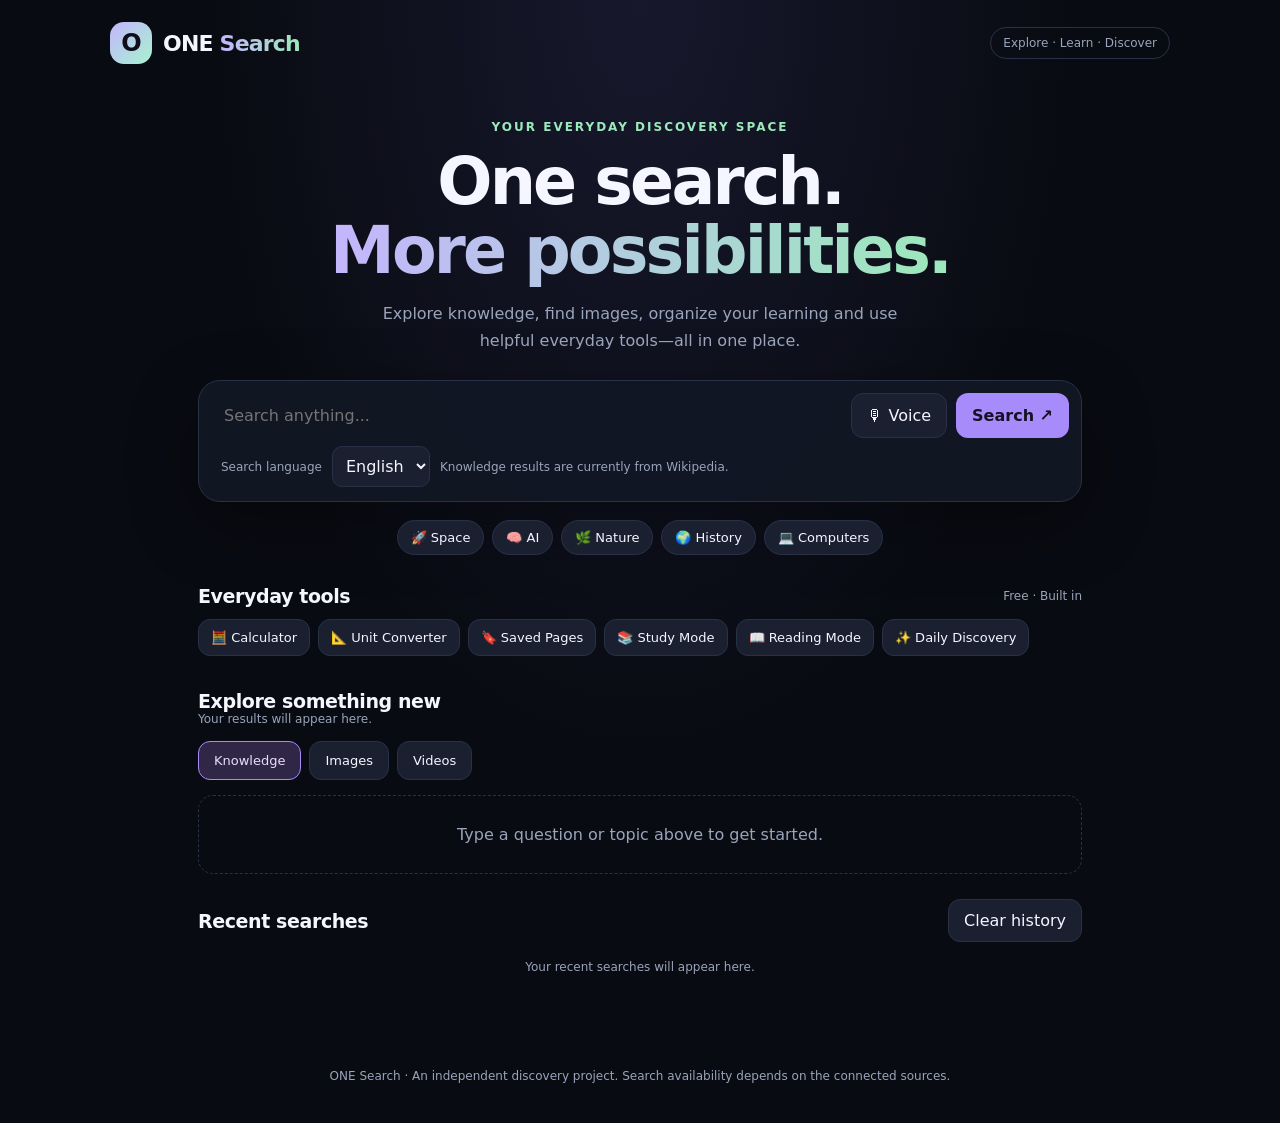
==== commit 867cbac9: "Update answer.html" ====
--- a/answer.html
+++ b/answer.html
@@ -3,737 +3,745 @@
 <html lang="en">
 <head>
 <meta charset="UTF-8">
-<meta name="viewport" content="width=device-width, initial-scale=1">
+<meta name="viewport" content="width=device-width, initial-scale=1.0">
 <meta name="theme-color" content="#090b12">
-<meta name="description" content="ONE Search — websites, images and videos in one place.">
-<title>ONE Search</title>
-
+<title>ONE Search — Explore Everything</title>
+<meta name="description" content="ONE Search: explore knowledge, images, videos and useful everyday tools.">
 <style>
-:root {
-  color-scheme: dark;
-  --bg:#090b12;
-  --panel:#121725;
-  --panel2:#1a2030;
-  --line:#293146;
-  --text:#f5f6ff;
-  --muted:#9aa4ba;
-  --accent:#a78bfa;
-  --green:#9ce9bb;
-}
-* { box-sizing:border-box; }
-body {
-  margin:0;
-  min-height:100vh;
-  color:var(--text);
-  background:radial-gradient(ellipse at 50% 0%,#29204c 0,transparent 42%),var(--bg);
-  font-family:system-ui,-apple-system,"Segoe UI",sans-serif;
-}
-button,input,select { font:inherit; }
-button,a,select { -webkit-tap-highlight-color:transparent; }
-button { cursor:pointer; }
-a { color:inherit; }
-.topbar {
-  height:68px;
-  padding:0 6%;
-  display:flex;
-  align-items:center;
-  justify-content:space-between;
-  border-bottom:1px solid #ffffff10;
-}
-.brand { display:flex;align-items:center;gap:11px;font-weight:800;font-size:20px; }
-.logo {
-  width:38px;height:38px;display:grid;place-items:center;
-  border-radius:12px;background:linear-gradient(135deg,#b49aff,#6355df);
-}
-.gradient {
-  background:linear-gradient(90deg,#c7b5ff,#8875ff);
-  background-clip:text;-webkit-background-clip:text;color:transparent;
-}
-.top-right { color:var(--muted);font-size:12px; }
-main { width:min(900px,92%);margin:auto;padding:55px 0 70px; }
-.hero { text-align:center; }
-.eyebrow {
-  display:inline-flex;align-items:center;gap:8px;padding:8px 12px;
-  border:1px solid #a78bfa38;background:#a78bfa0c;color:#d0c4ff;
-  border-radius:30px;font-size:12px;
-}
-.dot { width:7px;height:7px;border-radius:50%;background:var(--green); }
-h1 { font-size:clamp(40px,8vw,68px);line-height:1.08;letter-spacing:-3px;margin:23px 0 12px; }
-.subtitle { max-width:490px;margin:0 auto 28px;color:var(--muted);line-height:1.7;font-size:14px; }
-.search-box {
-  display:flex;align-items:center;gap:10px;padding:8px;
-  border:1px solid #a78bfa55;border-radius:17px;background:#111521ed;
-  box-shadow:0 15px 50px #0004;
-}
-.search-box:focus-within { border-color:var(--accent); }
-.search-symbol { padding-left:9px;font-size:22px;color:var(--muted); }
-#query {
-  flex:1;width:100%;min-width:0;padding:13px 0;border:0;outline:0;
-  color:var(--text);background:transparent;font-size:15px;
-}
-#query::placeholder { color:#788197; }
-#language {
-  max-width:108px;padding:11px 5px;border:1px solid var(--line);
-  border-radius:10px;background:var(--panel2);color:var(--text);
-}
-.primary-btn {
-  border:0;border-radius:12px;padding:13px 19px;color:white;
-  background:linear-gradient(135deg,#a78bfa,#6c5ce7);font-weight:750;
-}
-.primary-btn:disabled { opacity:.6;cursor:wait; }
-.hint { text-align:left;color:var(--muted);font-size:11px;margin:12px 4px 0; }
-.quick { display:flex;flex-wrap:wrap;justify-content:center;gap:9px;margin-top:23px; }
-.chip {
-  border:1px solid var(--line);border-radius:30px;padding:9px 13px;
-  color:#c8cee0;background:#ffffff05;font-size:12px;
-}
-.chip:hover { border-color:var(--accent); }
-#resultsSection { display:none;margin-top:45px; }
-.results-header {
-  display:flex;align-items:center;justify-content:space-between;gap:12px;
-  padding-bottom:17px;border-bottom:1px solid var(--line);
-}
-.results-header h2 { margin:0;font-size:20px;overflow-wrap:anywhere; }
-#resultCount { margin-top:5px;color:var(--muted);font-size:12px; }
-.secondary-btn {
-  padding:9px 12px;border:1px solid var(--line);border-radius:10px;
-  background:var(--panel);color:#d3d8e7;font-size:12px;
-}
-.tabs { display:flex;gap:8px;overflow-x:auto;padding:17px 0; }
-.tab {
-  flex:0 0 auto;border:1px solid var(--line);border-radius:12px;
-  padding:10px 17px;background:var(--panel);color:var(--muted);
-}
-.tab.active { color:white;background:#7764e8;border-color:#a78bfa; }
-.result { padding:20px 0;border-bottom:1px solid #ffffff10; }
-.result-domain { color:var(--green);font-size:12px;overflow-wrap:anywhere; }
-.result h3 { margin:8px 0;font-size:19px;font-weight:650;line-height:1.4; }
-.result h3 a { color:#c8bbff;text-decoration:none; }
-.result h3 a:hover { text-decoration:underline; }
-.result p { margin:0;color:#b5bdcf;font-size:14px;line-height:1.8;overflow-wrap:anywhere; }
-.result-actions { display:flex;gap:8px;flex-wrap:wrap;margin-top:12px; }
-.action-link {
-  display:inline-block;text-decoration:none;border:1px solid var(--line);
-  border-radius:9px;padding:8px 11px;font-size:12px;color:#d9d4ff;
-}
-.action-link:hover { border-color:var(--accent); }
-.image-grid { display:grid;grid-template-columns:repeat(3,minmax(0,1fr));gap:13px; }
-.image-card {
-  min-width:0;overflow:hidden;border:1px solid var(--line);
-  border-radius:13px;background:var(--panel);text-decoration:none;
-}
-.image-card img {
-  display:block;width:100%;aspect-ratio:4/3;object-fit:cover;background:var(--panel2);
-}
-.image-title { display:block;padding:10px;font-size:12px;line-height:1.5;overflow-wrap:anywhere; }
-.image-note { margin:0 0 14px;color:var(--muted);font-size:12px;line-height:1.7; }
-.state {
-  padding:36px 16px;margin-top:15px;text-align:center;
-  border:1px solid var(--line);border-radius:16px;background:#ffffff03;
-}
-.state-icon { font-size:28px; }
-.state h3 { margin:12px 0 7px; }
-.state p { max-width:440px;margin:auto;color:var(--muted);font-size:13px;line-height:1.8; }
-.video-card {
-  padding:22px;margin-bottom:13px;border:1px solid var(--line);
-  border-radius:16px;background:linear-gradient(135deg,#18162b,#121725);
-}
-.video-card h3 { margin:8px 0;overflow-wrap:anywhere; }
-.video-card p { color:var(--muted);line-height:1.7;font-size:13px; }
-.video-input {
-  display:block;width:100%;padding:13px;margin:12px 0;
-  border:1px solid var(--line);border-radius:10px;
-  background:var(--bg);color:var(--text);
-}
-.player-wrap { margin-top:18px; }
-.player-wrap iframe {
-  display:block;width:100%;aspect-ratio:16/9;border:0;
-  border-radius:12px;background:#000;
-}
-.footer {
-  padding:24px 12px;text-align:center;color:#818ba0;
-  border-top:1px solid #ffffff0c;font-size:12px;line-height:1.8;
-}
-.footer strong { color:#c8bbff; }
-:focus-visible { outline:2px solid var(--accent);outline-offset:3px; }
-@media(max-width:600px) {
-  .topbar { height:62px;padding:0 4%; }
-  main { padding-top:40px; }
-  h1 { letter-spacing:-2px; }
-  .search-box { gap:6px; }
-  .search-symbol { display:none; }
-  #query { padding-left:8px;font-size:14px; }
-  #language { max-width:83px;font-size:12px; }
-  .primary-btn { padding:12px 11px;font-size:13px; }
-  .image-grid { grid-template-columns:repeat(2,minmax(0,1fr));gap:9px; }
-  .results-header h2 { font-size:17px; }
-  .result h3 { font-size:17px; }
-}
-@media(prefers-reduced-motion:reduce) {
-  *,*::before,*::after { transition:none!important;scroll-behavior:auto!important; }
+:root{
+  --bg:#090b12;--panel:#121725;--panel2:#1a2030;
+  --line:#293146;--text:#f5f6ff;--muted:#9aa4ba;
+  --accent:#a78bfa;--green:#9ce9bb;--danger:#ff9b9b;
+}
+*{box-sizing:border-box}
+body{
+  margin:0;background:radial-gradient(ellipse at top,#17182c 0%,var(--bg) 48%);
+  color:var(--text);font-family:Inter,system-ui,-apple-system,Segoe UI,sans-serif;
+  min-height:100vh
+}
+button,input,select,textarea{font:inherit}
+button{cursor:pointer}
+button:focus-visible,input:focus-visible,select:focus-visible,textarea:focus-visible{
+  outline:2px solid var(--accent);outline-offset:3px
+}
+button:disabled{opacity:.55;cursor:not-allowed}
+header{
+  display:flex;align-items:center;justify-content:space-between;gap:16px;
+  max-width:1100px;margin:auto;padding:22px 20px
+}
+.brand{display:flex;align-items:center;gap:11px;font-weight:800;font-size:22px;letter-spacing:-.8px}
+.logo{
+  display:grid;place-items:center;width:42px;height:42px;border-radius:14px;
+  color:#100d1b;background:linear-gradient(135deg,#c4b5fd,#a7f3d0);
+  font-size:24px;font-weight:900
+}
+.pill{border:1px solid var(--line);color:var(--muted);border-radius:99px;padding:8px 12px;font-size:12px}
+main{max-width:920px;margin:34px auto 70px;padding:0 18px}
+.hero{text-align:center;margin-bottom:26px}
+.eyebrow{color:var(--green);font-size:12px;font-weight:800;letter-spacing:2px;text-transform:uppercase}
+h1{font-size:clamp(37px,7vw,65px);line-height:1.06;letter-spacing:-2.8px;margin:14px 0}
+.gradient{background:linear-gradient(90deg,#c4b5fd,#9ce9bb);color:transparent;background-clip:text}
+.subtitle{color:var(--muted);max-width:540px;margin:0 auto;line-height:1.7}
+.search-card{
+  background:rgba(18,23,37,.94);border:1px solid var(--line);
+  border-radius:22px;padding:12px;box-shadow:0 22px 70px #0005
+}
+.search-row{display:flex;gap:9px}
+#query{
+  min-width:0;flex:1;border:0;background:transparent;color:var(--text);
+  padding:13px;font-size:16px;outline:none
+}
+.primary,.secondary,.icon-btn,.chip,.tab,.tool-btn{
+  border:1px solid var(--line);border-radius:12px;padding:11px 15px;
+  color:var(--text);background:var(--panel2);transition:.18s
+}
+.primary{background:var(--accent);color:#171124;border-color:transparent;font-weight:800}
+.primary:hover{filter:brightness(1.08)}
+.secondary:hover,.icon-btn:hover,.chip:hover,.tab:hover,.tool-btn:hover{border-color:var(--accent)}
+.search-options{display:flex;gap:10px;align-items:center;flex-wrap:wrap;padding:8px 10px 2px}
+select{
+  background:var(--panel2);color:var(--text);border:1px solid var(--line);
+  border-radius:10px;padding:9px
+}
+.small{font-size:12px;color:var(--muted)}
+.chips,.tools-bar,.tabs{display:flex;gap:8px;flex-wrap:wrap}
+.chips{justify-content:center;margin:18px 0 30px}
+.chip{font-size:13px;padding:9px 13px;border-radius:99px}
+.section-heading{display:flex;justify-content:space-between;align-items:center;gap:12px;margin:25px 0 12px}
+h2{font-size:19px;margin:0;letter-spacing:-.4px}
+h3{font-size:16px;margin:0 0 10px}
+.tools-bar{margin:12px 0 20px}
+.tool-btn{font-size:13px;padding:10px 12px}
+.panel,.result-card,.saved-card{
+  background:var(--panel);border:1px solid var(--line);border-radius:16px;padding:18px
+}
+.panel{margin:14px 0}
+.panel-grid{display:grid;grid-template-columns:repeat(2,minmax(0,1fr));gap:12px}
+.panel input,.panel select,.panel textarea{
+  width:100%;background:#0c101b;color:var(--text);border:1px solid var(--line);
+  border-radius:10px;padding:12px;margin:5px 0 12px
+}
+.panel textarea{min-height:100px;resize:vertical}
+.button-row{display:flex;flex-wrap:wrap;gap:8px}
+.hidden{display:none!important}
+.results-top{margin-top:34px}
+.tabs{margin:15px 0}
+.tab{font-size:13px}
+.tab.active{background:#302747;border-color:var(--accent);color:#e9ddff}
+#results{display:grid;gap:12px}
+.result-card{padding:18px}
+.result-card h3{margin:8px 0}
+.result-card p{color:#c0c8d9;line-height:1.65;margin:8px 0 13px;overflow-wrap:anywhere}
+.result-card a{color:#c4b5fd;text-decoration:none;overflow-wrap:anywhere}
+.result-card a:hover{text-decoration:underline}
+.domain{font-size:12px;color:var(--green)}
+.result-actions{display:flex;flex-wrap:wrap;gap:8px;margin-top:12px}
+.result-actions button{padding:7px 10px;font-size:12px;border-radius:9px}
+.state{padding:25px;text-align:center;color:var(--muted);border:1px dashed var(--line);border-radius:15px;line-height:1.7}
+#imagesGrid{display:grid;grid-template-columns:repeat(3,minmax(0,1fr));gap:10px}
+.image-card{overflow:hidden;background:var(--panel);border:1px solid var(--line);border-radius:12px}
+.image-card img{display:block;width:100%;aspect-ratio:4/3;object-fit:cover;background:var(--panel2)}
+.image-card a{display:block;color:var(--text);text-decoration:none;font-size:12px;padding:10px;overflow-wrap:anywhere}
+.video-frame{width:100%;aspect-ratio:16/9;border:0;border-radius:13px;background:#000;margin-top:12px}
+.stat{font-size:12px;color:var(--muted)}
+footer{text-align:center;padding:25px 18px 40px;color:var(--muted);font-size:12px}
+a{overflow-wrap:anywhere}
+@media(max-width:600px){
+  header{padding:15px}.pill{display:none}main{margin-top:22px}
+  .search-row{flex-wrap:wrap}#query{flex-basis:100%}.search-row .primary{flex:1}
+  .panel-grid{grid-template-columns:1fr}#imagesGrid{grid-template-columns:repeat(2,minmax(0,1fr))}
+  .result-card{padding:15px}h1{letter-spacing:-1.7px}
 }
 </style>
 </head>
-
 <body>
-<header class="topbar">
-  <div class="brand">
-    <div class="logo" aria-hidden="true">O</div>
-    <span>ONE <span class="gradient">Search</span></span>
-  </div>
-  <div class="top-right">Search your way.</div>
+<header>
+  <div class="brand"><div class="logo" aria-hidden="true">O</div><span>ONE <span class="gradient">Search</span></span></div>
+  <div class="pill">Explore · Learn · Discover</div>
 </header>
 
 <main>
   <section class="hero">
-    <div class="eyebrow"><span class="dot"></span> Discover something new</div>
-    <h1>Find more.<br><span class="gradient">Find ONE.</span></h1>
-    <p class="subtitle">Discover websites, images and videos in one simple search experience.</p>
-
-    <form id="searchForm" role="search">
-      <div class="search-box">
-        <span class="search-symbol" aria-hidden="true">⌕</span>
-        <input id="query" type="search" maxlength="150"
-          placeholder="What do you want to discover?"
-          aria-label="Search query" autocomplete="off" required>
-        <select id="language" aria-label="Search language">
-          <option value="en">English</option>
-          <option value="hi">हिन्दी</option>
+    <div class="eyebrow">Your everyday discovery space</div>
+    <h1>One search.<br><span class="gradient">More possibilities.</span></h1>
+    <p class="subtitle">Explore knowledge, find images, organize your learning and use helpful everyday tools—all in one place.</p>
+  </section>
+
+  <form id="searchForm" class="search-card">
+    <div class="search-row">
+      <input id="query" type="search" maxlength="150" placeholder="Search anything..." autocomplete="off" aria-label="Search query" required>
+      <button class="secondary" type="button" id="voiceButton" title="Voice search">🎙 Voice</button>
+      <button class="primary" id="searchButton" type="submit">Search ↗</button>
+    </div>
+    <div class="search-options">
+      <label class="small" for="language">Search language</label>
+      <select id="language" aria-label="Search language">
+        <option value="en">English</option>
+        <option value="hi">हिन्दी</option>
+      </select>
+      <span class="small">Knowledge results are currently from Wikipedia.</span>
+    </div>
+  </form>
+
+  <div class="chips" aria-label="Quick searches">
+    <button class="chip" data-query="Space exploration">🚀 Space</button>
+    <button class="chip" data-query="Artificial intelligence">🧠 AI</button>
+    <button class="chip" data-query="Nature">🌿 Nature</button>
+    <button class="chip" data-query="World history">🌍 History</button>
+    <button class="chip" data-query="How computers work">💻 Computers</button>
+  </div>
+
+  <section>
+    <div class="section-heading"><h2>Everyday tools</h2><span class="small">Free · Built in</span></div>
+    <div class="tools-bar">
+      <button class="tool-btn" data-open="calculatorPanel">🧮 Calculator</button>
+      <button class="tool-btn" data-open="converterPanel">📐 Unit Converter</button>
+      <button class="tool-btn" data-open="savedPanel">🔖 Saved Pages</button>
+      <button class="tool-btn" data-open="studyPanel">📚 Study Mode</button>
+      <button class="tool-btn" data-open="readingPanel">📖 Reading Mode</button>
+      <button class="tool-btn" data-open="discoveryPanel">✨ Daily Discovery</button>
+    </div>
+  </section>
+
+  <section id="calculatorPanel" class="panel hidden">
+    <h3>🧮 Quick Calculator</h3>
+    <p class="small">Supports basic arithmetic, brackets and decimals. Use × as * and ÷ as /.</p>
+    <label for="calcInput" class="small">Expression</label>
+    <input id="calcInput" placeholder="Example: (25 + 5) * 3 / 2">
+    <div class="button-row"><button class="primary" id="calculateButton">Calculate</button><button class="secondary" id="clearCalc">Clear</button></div>
+    <p id="calcResult" aria-live="polite"></p>
+  </section>
+
+  <section id="converterPanel" class="panel hidden">
+    <h3>📐 Unit Converter</h3>
+    <div class="panel-grid">
+      <div><label class="small" for="convertValue">Value</label><input id="convertValue" type="number" value="1" step="any"></div>
+      <div><label class="small" for="convertType">Conversion type</label>
+        <select id="convertType">
+          <option value="km-mi">Kilometres → Miles</option>
+          <option value="mi-km">Miles → Kilometres</option>
+          <option value="kg-lb">Kilograms → Pounds</option>
+          <option value="lb-kg">Pounds → Kilograms</option>
+          <option value="cm-in">Centimetres → Inches</option>
+          <option value="in-cm">Inches → Centimetres</option>
+          <option value="c-f">Celsius → Fahrenheit</option>
+          <option value="f-c">Fahrenheit → Celsius</option>
+          <option value="km-m">Kilometres → Metres</option>
+          <option value="m-km">Metres → Kilometres</option>
+          <option value="l-ml">Litres → Millilitres</option>
+          <option value="ml-l">Millilitres → Litres</option>
         </select>
-        <button class="primary-btn" id="searchButton" type="submit">Search</button>
       </div>
-      <p class="hint">Enter to search · Choose All, Images or Videos</p>
-    </form>
-
-    <div class="quick">
-      <button class="chip" type="button" data-query="Space and planets">🪐 Space</button>
-      <button class="chip" type="button" data-query="Artificial intelligence">🤖 AI</button>
-      <button class="chip" type="button" data-query="Beautiful nature">🌿 Nature</button>
-      <button class="chip" type="button" data-query="History of India">🏛️ History</button>
     </div>
-  </section>
-
-  <section id="resultsSection" aria-live="polite">
-    <div class="results-header">
-      <div>
-        <h2 id="resultsTitle">Search results</h2>
-        <div id="resultCount"></div>
-      </div>
-      <button class="secondary-btn" id="copySearchLink" type="button">Copy search link</button>
+    <button class="primary" id="convertButton">Convert</button>
+    <p id="convertResult" aria-live="polite"></p>
+  </section>
+
+  <section id="savedPanel" class="panel hidden">
+    <div class="section-heading"><h3>🔖 Saved Pages</h3><button id="clearSaved" class="secondary">Clear all</button></div>
+    <div id="savedPages"></div>
+  </section>
+
+  <section id="studyPanel" class="panel hidden">
+    <h3>📚 Study Mode</h3>
+    <p class="small">Turns the snippets from your latest knowledge search into revision notes. These are source snippets, not AI-generated explanations.</p>
+    <div class="button-row"><button class="primary" id="makeNotes">Make revision notes</button><button class="secondary" id="copyNotes">Copy notes</button></div>
+    <textarea id="studyNotes" placeholder="Search a topic first, then make your revision notes." aria-label="Revision notes"></textarea>
+  </section>
+
+  <section id="readingPanel" class="panel hidden">
+    <h3>📖 Reading Mode</h3>
+    <p class="small">A clean reading view of the results already returned. It does not download or summarize entire external webpages.</p>
+    <div id="readingContent" class="small">Run a search first to prepare your reading view.</div>
+  </section>
+
+  <section id="discoveryPanel" class="panel hidden">
+    <h3>✨ Daily Discovery</h3>
+    <p class="small">A small collection of general-interest facts stored in this page. These are not live news or personalised predictions.</p>
+    <div id="dailyFact"></div>
+    <button class="primary" id="anotherFact">Show another fact</button>
+  </section>
+
+  <section class="results-top" id="resultsSection">
+    <div class="section-heading">
+      <div><h2 id="resultsTitle">Explore something new</h2><div id="resultCount" class="stat">Your results will appear here.</div></div>
+      <button class="secondary" id="copySearchLink" hidden>Copy search link</button>
     </div>
-
-    <div class="tabs" role="group" aria-label="Result category">
-      <button class="tab active" type="button" data-tab="all" aria-pressed="true">🌐 All</button>
-      <button class="tab" type="button" data-tab="images" aria-pressed="false">🖼️ Images</button>
-      <button class="tab" type="button" data-tab="videos" aria-pressed="false">▶ Videos</button>
+    <div class="tabs" role="tablist" aria-label="Search categories">
+      <button class="tab active" data-tab="all" role="tab" aria-selected="true">Knowledge</button>
+      <button class="tab" data-tab="images" role="tab" aria-selected="false">Images</button>
+      <button class="tab" data-tab="videos" role="tab" aria-selected="false">Videos</button>
     </div>
-    <div id="results"></div>
+    <div id="results" aria-live="polite"><div class="state">Type a question or topic above to get started.</div></div>
+  </section>
+
+  <section id="historySection">
+    <div class="section-heading"><h2>Recent searches</h2><button class="secondary" id="clearHistory">Clear history</button></div>
+    <div id="history" class="chips"><span class="small">Your recent searches will appear here.</span></div>
   </section>
 </main>
-
-<footer class="footer">
-  <strong>ONE Search</strong> · Explore your interests.<br>
-  Search results are provided by their identified sources.
-</footer>
+<footer>ONE Search · An independent discovery project. Search availability depends on the connected sources.</footer>
 
 <script>
 "use strict";
 
-// Existing Supabase Edge Function. Do not change unless your endpoint changes.
-const API_URL =
-  "https://dbpbkvfaxgifjeveijqf.supabase.co/functions/v1/one-search";
-
-// Public Wikimedia Commons API. No API key required.
+const API_URL = "https://dbpbkvfaxgifjeveijqf.supabase.co/functions/v1/one-search";
 const COMMONS_API = "https://commons.wikimedia.org/w/api.php";
 
-const form = document.getElementById("searchForm");
-const input = document.getElementById("query");
-const language = document.getElementById("language");
-const searchButton = document.getElementById("searchButton");
-const section = document.getElementById("resultsSection");
-const resultsBox = document.getElementById("results");
-const resultsTitle = document.getElementById("resultsTitle");
-const resultCount = document.getElementById("resultCount");
-const tabs = [...document.querySelectorAll("[data-tab]")];
-
+const $ = id => document.getElementById(id);
+let currentQuery = "";
+let currentResults = [];
 let activeTab = "all";
-let activeController = null;
-let searchNumber = 0;
-let lastQuery = "";
-
-function makeState(icon, title, message) {
-  const box = document.createElement("div");
-  box.className = "state";
-
-  const symbol = document.createElement("div");
-  symbol.className = "state-icon";
-  symbol.textContent = icon;
-
-  const heading = document.createElement("h3");
-  heading.textContent = title;
-
-  const paragraph = document.createElement("p");
-  paragraph.textContent = message;
-
-  box.append(symbol, heading, paragraph);
-  return box;
-}
-
-function showState(icon, title, message) {
-  resultsBox.replaceChildren(makeState(icon, title, message));
-}
-
+let imageResults = [];
+let currentFactIndex = -1;
+
+const facts = [
+  "A day on Venus is longer than its year: Venus rotates very slowly.",
+  "Octopuses have three hearts.",
+  "Light from the Sun takes about 8 minutes and 20 seconds to reach Earth.",
+  "The Pacific Ocean is the largest ocean on Earth.",
+  "Water can exist as a solid, liquid or gas under everyday Earth conditions.",
+  "Honeybees communicate information about food sources through movement.",
+  "The Moon is moving gradually away from Earth.",
+  "A group of flamingos is sometimes called a flamboyance."
+];
+
+function safeText(value) {
+  return String(value ?? "");
+}
+function escapeHTML(value) {
+  return safeText(value).replace(/[&<>"']/g, char => ({
+    "&":"&amp;","<":"&lt;",">":"&gt;",'"':"&quot;","'":"&#39;"
+  })[char]);
+}
 function safeWebUrl(value) {
   try {
     const url = new URL(value);
-    if (url.protocol === "https:" || url.protocol === "http:") {
-      return url.href;
+    return ["https:","http:"].includes(url.protocol) ? url.href : "";
+  } catch {
+    return "";
+  }
+}
+function domainOf(value) {
+  try { return new URL(value).hostname.replace(/^www\./,""); }
+  catch { return ""; }
+}
+function showState(message) {
+  $("results").innerHTML = `<div class="state">${escapeHTML(message)}</div>`;
+}
+function setLoading(loading) {
+  $("searchButton").disabled = loading;
+  $("searchButton").textContent = loading ? "Searching…" : "Search ↗";
+}
+function normalizeResults(data) {
+  if (!data || !Array.isArray(data.results)) return [];
+  return data.results.map(item => ({
+    title:safeText(item.title || "Untitled result"),
+    snippet:safeText(item.snippet || "No description available."),
+    url:safeWebUrl(item.url)
+  })).filter(item => item.url);
+}
+function renderWebResults(results) {
+  currentResults = results;
+  if (!results.length) {
+    showState("No results were returned. Try another search term.");
+    return;
+  }
+  $("results").innerHTML = results.map((item,index) => `
+    <article class="result-card">
+      <div class="domain">${escapeHTML(domainOf(item.url))}</div>
+      <h3><a href="${escapeHTML(item.url)}" target="_blank" rel="noopener noreferrer">${escapeHTML(item.title)}</a></h3>
+      <p>${escapeHTML(item.snippet)}</p>
+      <a href="${escapeHTML(item.url)}" target="_blank" rel="noopener noreferrer">${escapeHTML(item.url)}</a>
+      <div class="result-actions">
+        <button class="secondary" data-save="${index}">🔖 Save page</button>
+        <button class="secondary" data-copy-result="${index}">Copy link</button>
+      </div>
+    </article>
+  `).join("");
+  $("results").querySelectorAll("[data-save]").forEach(button => {
+    button.addEventListener("click", () => savePage(currentResults[Number(button.dataset.save)]));
+  });
+  $("results").querySelectorAll("[data-copy-result]").forEach(button => {
+    button.addEventListener("click", async () => {
+      const item = currentResults[Number(button.dataset.copyResult)];
+      await copyText(item.url, button);
+    });
+  });
+}
+async function searchWeb(query) {
+  showState("Searching the connected knowledge source…");
+  try {
+    const url = new URL(API_URL);
+    url.searchParams.set("q",query);
+    url.searchParams.set("lang",$("language").value);
+    const response = await fetch(url.toString(), {method:"GET"});
+    if (!response.ok) throw new Error("Search service returned HTTP " + response.status);
+    const data = await response.json();
+    renderWebResults(normalizeResults(data));
+    $("resultCount").textContent = `${currentResults.length} knowledge result(s)`;
+    prepareStudyAndReading();
+  } catch (error) {
+    currentResults = [];
+    showState("Could not load knowledge results. Check your internet connection or the ONE Search backend, then try again.");
+    $("resultCount").textContent = "Search unavailable";
+    console.error("ONE Search error:",error);
+  }
+}
+async function searchImages(query) {
+  showState("Looking for images on Wikimedia Commons…");
+  imageResults = [];
+  try {
+    const url = new URL(COMMONS_API);
+    url.searchParams.set("action","query");
+    url.searchParams.set("generator","search");
+    url.searchParams.set("gsrsearch",query);
+    url.searchParams.set("gsrnamespace","6");
+    url.searchParams.set("gsrlimit","18");
+    url.searchParams.set("prop","imageinfo");
+    url.searchParams.set("iiprop","url");
+    url.searchParams.set("iiurlwidth","400");
+    url.searchParams.set("format","json");
+    url.searchParams.set("origin","*");
+    const response = await fetch(url.toString());
+    if (!response.ok) throw new Error("Image search failed");
+    const data = await response.json();
+    const pages = Object.values(data.query?.pages || {});
+    imageResults = pages.map(page => ({
+      title:safeText(page.title || "Image"),
+      thumb:safeWebUrl(page.imageinfo?.[0]?.thumburl || page.imageinfo?.[0]?.url),
+      url:safeWebUrl(page.imageinfo?.[0]?.descriptionurl)
+    })).filter(item => item.thumb && item.url);
+
+    if (!imageResults.length) {
+      showState("No images found. Try a different search term.");
+    } else {
+      $("results").innerHTML = `<div id="imagesGrid">${imageResults.map(item => `
+        <div class="image-card">
+          <a href="${escapeHTML(item.url)}" target="_blank" rel="noopener noreferrer">
+            <img loading="lazy" src="${escapeHTML(item.thumb)}" alt="${escapeHTML(item.title)}">
+            ${escapeHTML(item.title)}
+          </a>
+        </div>`).join("")}</div>`;
     }
-  } catch (_) {}
-  return null;
-}
-
-function domainOf(value) {
-  try {
-    return new URL(value).hostname.replace(/^www\./, "");
-  } catch (_) {
-    return "";
-  }
-}
-
-function makeLink(text, url, className = "action-link") {
-  const link = document.createElement("a");
-  link.textContent = text;
-  link.href = url;
-  link.className = className;
-  link.target = "_blank";
-  link.rel = "noopener noreferrer";
-  return link;
-}
-
-function renderWebResults(items) {
-  resultsBox.replaceChildren();
-
-  const validItems = (Array.isArray(items) ? items : [])
-    .filter(item => safeWebUrl(item.url));
-
-  if (!validItems.length) {
-    showState("⌕", "No results found",
-      "Try different keywords or check your spelling.");
-    return;
-  }
-
-  validItems.forEach(item => {
-    const url = safeWebUrl(item.url);
-    const card = document.createElement("article");
-    card.className = "result";
-
-    const domain = document.createElement("div");
-    domain.className = "result-domain";
-    domain.textContent = domainOf(url);
-
-    const heading = document.createElement("h3");
-    heading.appendChild(makeLink(
-      String(item.title || "Untitled result"), url, ""
-    ));
-
-    const snippet = document.createElement("p");
-    snippet.textContent = String(item.snippet || "No description available.");
-
-    const actions = document.createElement("div");
-    actions.className = "result-actions";
-    actions.appendChild(makeLink("Open website ↗", url));
-
-    const copy = document.createElement("button");
-    copy.type = "button";
-    copy.className = "secondary-btn";
-    copy.textContent = "Copy link";
-    copy.addEventListener("click", async () => {
-      try {
-        await navigator.clipboard.writeText(url);
-        copy.textContent = "Copied!";
-      } catch (_) {
-        copy.textContent = "Copy unavailable";
+    $("resultCount").textContent = `${imageResults.length} image result(s)`;
+  } catch (error) {
+    showState("Image search could not be loaded. Please try again later.");
+    console.error(error);
+  }
+}
+function renderVideoSearch(query) {
+  $("results").innerHTML = `
+    <div class="panel">
+      <h3>Video search</h3>
+      <p class="small">This demo does not have an automatic video-search API. You can paste a YouTube video link to preview it here.</p>
+      <label for="videoUrl" class="small">YouTube video URL</label>
+      <input id="videoUrl" placeholder="https://www.youtube.com/watch?v=..." value="">
+      <button class="primary" id="loadVideo">Load video</button>
+      <p id="videoMessage" class="small" aria-live="polite"></p>
+      <div id="videoContainer"></div>
+      <p class="small">To search videos by keyword, open <a href="https://www.youtube.com/" target="_blank" rel="noopener noreferrer">YouTube</a> and search for: ${escapeHTML(query)}</p>
+    </div>`;
+  $("results").querySelector("#loadVideo").addEventListener("click", () => {
+    const raw = $("videoUrl").value.trim();
+    let videoId = "";
+    try {
+      const url = new URL(raw);
+      if (url.hostname === "youtu.be" || url.hostname === "www.youtu.be") {
+        videoId = url.pathname.split("/").filter(Boolean)[0] || "";
+      } else if (["youtube.com","www.youtube.com","m.youtube.com"].includes(url.hostname)) {
+        if (url.pathname === "/watch") videoId = url.searchParams.get("v") || "";
+        else if (url.pathname.startsWith("/embed/") || url.pathname.startsWith("/shorts/")) {
+          videoId = url.pathname.split("/")[2] || "";
+        }
       }
-    });
-    actions.appendChild(copy);
-
-    card.append(domain, heading, snippet, actions);
-    resultsBox.appendChild(card);
-  });
-}
-
-async function searchWeb(query, currentSearch) {
-  const params = new URLSearchParams({
-    q: query,
-    lang: language.value
-  });
-
-  const response = await fetch(API_URL + "?" + params.toString(), {
-    method: "GET",
-    headers: { "Accept": "application/json" },
-    signal: activeController.signal
-  });
-
-  let data;
-  try {
-    data = await response.json();
-  } catch (_) {
-    throw new Error("The search service returned an unreadable response.");
-  }
-
-  if (!response.ok) {
-    throw new Error(data.error || "The search service is unavailable.");
-  }
-
-  if (currentSearch !== searchNumber) return;
-  renderWebResults(data.results);
-
-  resultCount.textContent =
-    (Array.isArray(data.results) ? data.results.length : 0) +
-    " result(s) · " + String(data.provider || "Web search");
-}
-
-async function searchImages(query, currentSearch) {
-  showState("◌", "Finding images", "Searching Wikimedia Commons...");
-
-  const params = new URLSearchParams({
-    action: "query",
-    generator: "search",
-    gsrsearch: query + " filetype:bitmap",
-    gsrnamespace: "6",
-    gsrlimit: "24",
-    prop: "imageinfo",
-    iiprop: "url|mime",
-    iiurlwidth: "480",
-    format: "json",
-    origin: "*"
-  });
-
-  const response = await fetch(COMMONS_API + "?" + params.toString(), {
-    headers: { "Accept": "application/json" },
-    signal: activeController.signal
-  });
-
-  if (!response.ok) {
-    throw new Error("The image source is temporarily unavailable.");
-  }
-
-  const data = await response.json();
-  if (currentSearch !== searchNumber) return;
-
-  const pages = Object.values(data?.query?.pages || {});
-  const images = pages.filter(page => {
-    const info = page.imageinfo?.[0];
-    return info && info.thumburl && info.url &&
-      String(info.mime || "").startsWith("image/");
-  });
-
-  resultsBox.replaceChildren();
-
-  if (!images.length) {
-    showState("🖼️", "No images found",
-      "Try a different search term or check your connection.");
-    resultCount.textContent = "0 images · Wikimedia Commons";
-    return;
-  }
-
-  const note = document.createElement("p");
-  note.className = "image-note";
-  note.textContent =
-    "Images from Wikimedia Commons. Open an image to view its source page and check its licence.";
-  resultsBox.appendChild(note);
-
-  const grid = document.createElement("div");
-  grid.className = "image-grid";
-
-  images.forEach(page => {
-    const info = page.imageinfo[0];
-    const sourceUrl = safeWebUrl(info.descriptionurl);
-    const imageUrl = safeWebUrl(info.thumburl);
-    if (!sourceUrl || !imageUrl) return;
-
-    const card = document.createElement("a");
-    card.className = "image-card";
-    card.href = sourceUrl;
-    card.target = "_blank";
-    card.rel = "noopener noreferrer";
-
-    const img = document.createElement("img");
-    img.src = imageUrl;
-    img.alt = String(page.title || "Search image")
-      .replace(/^File:/, "").slice(0, 180);
-    img.loading = "lazy";
-    img.decoding = "async";
-
-    const title = document.createElement("span");
-    title.className = "image-title";
-    title.textContent = String(page.title || "View image").replace(/^File:/, "");
-
-    card.append(img, title);
-    grid.appendChild(card);
-  });
-
-  resultsBox.appendChild(grid);
-  resultCount.textContent = grid.children.length + " images · Wikimedia Commons";
-}
-
-/*
-  Videos play inside this page.
-  This accepts a YouTube URL or an 11-character YouTube video ID.
-  It does not fetch YouTube search listings automatically.
-*/
-function renderVideoSearch(query) {
-  resultsBox.replaceChildren();
-
-  const card = document.createElement("div");
-  card.className = "video-card";
-
-  const heading = document.createElement("h3");
-  heading.textContent = "▶ Watch a video";
-
-  const description = document.createElement("p");
-  description.textContent =
-    "Paste a YouTube video link below. If the video allows embedding, " +
-    "it will play inside ONE Search without opening the YouTube app.";
-
-  const urlInput = document.createElement("input");
-  urlInput.type = "url";
-  urlInput.className = "video-input";
-  urlInput.placeholder = "Paste YouTube video link here...";
-  urlInput.setAttribute("aria-label", "YouTube video link");
-  urlInput.autocomplete = "url";
-
-  const playButton = document.createElement("button");
-  playButton.type = "button";
-  playButton.className = "primary-btn";
-  playButton.textContent = "▶ Play here";
-
-  const playerBox = document.createElement("div");
-  playerBox.className = "player-wrap";
-
-  function playVideo() {
-    const value = urlInput.value.trim();
-    let videoId = "";
-
-    if (/^[a-zA-Z0-9_-]{11}$/.test(value)) {
-      videoId = value;
-    } else {
-      try {
-        const url = new URL(value);
-        const host = url.hostname.replace(/^www\./, "");
-
-        if (host === "youtu.be") {
-          videoId = url.pathname.split("/").filter(Boolean)[0] || "";
-        } else if (
-          host === "youtube.com" ||
-          host === "m.youtube.com" ||
-          host === "youtube-nocookie.com"
-        ) {
-          if (url.pathname === "/watch") {
-            videoId = url.searchParams.get("v") || "";
-          } else {
-            const parts = url.pathname.split("/").filter(Boolean);
-            if (["embed", "shorts", "live"].includes(parts[0])) {
-              videoId = parts[1] || "";
-            }
-          }
-        }
-      } catch (_) {}
-    }
-
-    playerBox.replaceChildren();
-
-    if (!/^[a-zA-Z0-9_-]{11}$/.test(videoId)) {
-      const error = document.createElement("p");
-      error.textContent = "Please enter a valid YouTube video link.";
-      error.style.color = "#ffb4b4";
-      playerBox.appendChild(error);
+    } catch {}
+    if (!/^[A-Za-z0-9_-]{11}$/.test(videoId)) {
+      $("videoMessage").textContent = "Please enter a valid YouTube video link.";
       return;
     }
-
-    const frame = document.createElement("iframe");
-    frame.src = "https://www.youtube-nocookie.com/embed/" +
-      encodeURIComponent(videoId) + "?rel=0";
-    frame.title = "ONE Search video player";
-    frame.loading = "lazy";
-    frame.allow =
-      "accelerometer; autoplay; clipboard-write; encrypted-media; " +
-      "gyroscope; picture-in-picture; web-share";
-    frame.allowFullscreen = true;
-    frame.referrerPolicy = "strict-origin-when-cross-origin";
-
-    playerBox.appendChild(frame);
-    resultCount.textContent = "Embedded video player";
-  }
-
-  playButton.addEventListener("click", playVideo);
-  urlInput.addEventListener("keydown", event => {
-    if (event.key === "Enter") {
-      event.preventDefault();
-      playVideo();
+    $("videoMessage").textContent = "Video loaded below.";
+    $("videoContainer").innerHTML = `<iframe class="video-frame" src="https://www.youtube-nocookie.com/embed/${videoId}" title="YouTube video" allow="accelerometer; autoplay; clipboard-write; encrypted-media; gyroscope; picture-in-picture; web-share" referrerpolicy="strict-origin-when-cross-origin" allowfullscreen></iframe>`;
+  });
+}
+async function runSearch(query = $("query").value.trim()) {
+  query = safeText(query).trim().slice(0,150);
+  if (!query) {
+    $("query").focus();
+    return;
+  }
+  currentQuery = query;
+  $("query").value = query;
+  $("resultsTitle").textContent = `Results for “${query}”`;
+  $("copySearchLink").hidden = false;
+  saveHistory(query);
+  updateUrl();
+  setLoading(true);
+  try {
+    if (activeTab === "images") await searchImages(query);
+    else if (activeTab === "videos") {
+      renderVideoSearch(query);
+      $("resultCount").textContent = "YouTube link preview";
+    } else await searchWeb(query);
+  } finally {
+    setLoading(false);
+  }
+  renderHistory();
+}
+function updateUrl() {
+  const url = new URL(window.location.href);
+  if (currentQuery) url.searchParams.set("q",currentQuery);
+  url.searchParams.set("lang",$("language").value);
+  url.searchParams.set("tab",activeTab);
+  history.replaceState({}, "", url.toString());
+}
+
+/* Recent search history */
+function getHistory() {
+  try {
+    const data = JSON.parse(localStorage.getItem("oneSearchHistory") || "[]");
+    return Array.isArray(data) ? data.filter(x => typeof x === "string").slice(0,8) : [];
+  } catch { return []; }
+}
+function saveHistory(query) {
+  const next = [query,...getHistory().filter(item => item.toLowerCase() !== query.toLowerCase())].slice(0,8);
+  try { localStorage.setItem("oneSearchHistory",JSON.stringify(next)); } catch {}
+}
+function renderHistory() {
+  const historyItems = getHistory();
+  $("history").innerHTML = historyItems.length
+    ? historyItems.map(item => `<button class="chip" data-history="${escapeHTML(item)}">${escapeHTML(item)}</button>`).join("")
+    : '<span class="small">Your recent searches will appear here.</span>';
+  $("history").querySelectorAll("[data-history]").forEach(button => {
+    button.addEventListener("click", () => runSearch(button.dataset.history));
+  });
+}
+
+/* Saved pages */
+function getSaved() {
+  try {
+    const data = JSON.parse(localStorage.getItem("oneSearchSaved") || "[]");
+    return Array.isArray(data) ? data.filter(x => x && typeof x.url === "string") : [];
+  } catch { return []; }
+}
+function savePage(item) {
+  if (!item || !safeWebUrl(item.url)) return;
+  const saved = getSaved();
+  if (saved.some(entry => entry.url === item.url)) {
+    alert("This page is already saved.");
+    return;
+  }
+  saved.unshift({title:item.title,snippet:item.snippet,url:item.url,date:new Date().toLocaleDateString()});
+  try {
+    localStorage.setItem("oneSearchSaved",JSON.stringify(saved.slice(0,100)));
+    renderSaved();
+    alert("Page saved on this device.");
+  } catch {
+    alert("Could not save the page. Check your browser storage settings.");
+  }
+}
+function renderSaved() {
+  const saved = getSaved();
+  $("savedPages").innerHTML = saved.length ? saved.map((item,index) => `
+    <article class="saved-card" style="margin:10px 0">
+      <h3><a style="color:#c4b5fd" href="${escapeHTML(safeWebUrl(item.url))}" target="_blank" rel="noopener noreferrer">${escapeHTML(item.title)}</a></h3>
+      <p class="small">${escapeHTML(item.snippet || "")}</p>
+      <div class="button-row"><span class="small">${escapeHTML(item.date || "")}</span><button class="secondary" data-remove-saved="${index}">Remove</button></div>
+    </article>`).join("") : '<div class="state">No saved pages yet. Search for a topic and tap “Save page”.</div>';
+  $("savedPages").querySelectorAll("[data-remove-saved]").forEach(button => {
+    button.addEventListener("click", () => {
+      const items = getSaved();
+      items.splice(Number(button.dataset.removeSaved),1);
+      try { localStorage.setItem("oneSearchSaved",JSON.stringify(items)); } catch {}
+      renderSaved();
+    });
+  });
+}
+
+/* Clipboard helper */
+async function copyText(text,button) {
+  try {
+    await navigator.clipboard.writeText(text);
+    if (button) {
+      const old = button.textContent;
+      button.textContent = "Copied!";
+      setTimeout(() => button.textContent = old,1200);
+    } else alert("Copied to clipboard.");
+  } catch {
+    prompt("Copy this text:",text);
+  }
+}
+
+/* Study and reading modes */
+function prepareStudyAndReading() {
+  $("studyNotes").value = "";
+  $("readingContent").innerHTML = currentResults.length
+    ? currentResults.map(item => `<article style="margin:12px 0"><h3>${escapeHTML(item.title)}</h3><p>${escapeHTML(item.snippet)}</p><a href="${escapeHTML(item.url)}" target="_blank" rel="noopener noreferrer">Open original source ↗</a></article>`).join("")
+    : '<p>No knowledge results available. Run a knowledge search first.</p>';
+}
+$("makeNotes").addEventListener("click", () => {
+  if (!currentResults.length) {
+    $("studyNotes").value = "Run a knowledge search first to create revision notes.";
+    return;
+  }
+  $("studyNotes").value = `REVISION NOTES\nTopic: ${currentQuery}\nDate: ${new Date().toLocaleDateString()}\n\n` +
+    currentResults.map((item,index) => `${index+1}. ${item.title}\n${item.snippet}\nSource: ${item.url}`).join("\n\n") +
+    "\n\nNote: These notes are organised from search snippets. Check the original sources for full context.";
+});
+$("copyNotes").addEventListener("click", () => copyText($("studyNotes").value));
+
+/* Calculator: allow only basic arithmetic, never eval() */
+function calculateExpression(expression) {
+  const input = expression.replace(/[×]/g,"*").replace(/[÷]/g,"/").replace(/\s+/g,"");
+  if (!input || input.length > 100 || !/^[0-9+\-*/().%]+$/.test(input)) {
+    throw new Error("Enter a valid arithmetic expression.");
+  }
+  let position = 0;
+  function parseExpression() {
+    let value = parseTerm();
+    while (input[position] === "+" || input[position] === "-") {
+      const operator = input[position++];
+      const right = parseTerm();
+      value = operator === "+" ? value + right : value - right;
+    }
+    return value;
+  }
+  function parseTerm() {
+    let value = parseUnary();
+    while (["*","/","%"].includes(input[position])) {
+      const operator = input[position++];
+      const right = parseUnary();
+      if ((operator === "/" || operator === "%") && right === 0) throw new Error("Cannot divide by zero.");
+      if (operator === "*") value *= right;
+      if (operator === "/") value /= right;
+      if (operator === "%") value %= right;
+    }
+    return value;
+  }
+  function parseUnary() {
+    if (input[position] === "+") { position++; return parseUnary(); }
+    if (input[position] === "-") { position++; return -parseUnary(); }
+    if (input[position] === "(") {
+      position++;
+      const value = parseExpression();
+      if (input[position] !== ")") throw new Error("Check your brackets.");
+      position++;
+      return value;
+    }
+    const match = input.slice(position).match(/^(?:\d+\.?\d*|\.\d+)/);
+    if (!match) throw new Error("Check your expression.");
+    position += match[0].length;
+    return Number(match[0]);
+  }
+  const result = parseExpression();
+  if (position !== input.length || !Number.isFinite(result)) throw new Error("Please enter a valid calculation.");
+  return result;
+}
+$("calculateButton").addEventListener("click", () => {
+  try {
+    $("calcResult").textContent = "Result: " + calculateExpression($("calcInput").value);
+  } catch (error) {
+    $("calcResult").textContent = error.message;
+  }
+});
+$("clearCalc").addEventListener("click", () => {
+  $("calcInput").value = "";
+  $("calcResult").textContent = "";
+});
+$("calcInput").addEventListener("keydown", event => {
+  if (event.key === "Enter") $("calculateButton").click();
+});
+
+/* Unit converter */
+$("convertButton").addEventListener("click", () => {
+  const value = Number($("convertValue").value);
+  if ($("convertValue").value.trim() === "" || !Number.isFinite(value)) {
+    $("convertResult").textContent = "Enter a valid number.";
+    return;
+  }
+  const conversions = {
+    "km-mi":[value => value*0.621371,"miles"],
+    "mi-km":[value => value/0.621371,"kilometres"],
+    "kg-lb":[value => value*2.2046226218,"pounds"],
+    "lb-kg":[value => value/2.2046226218,"kilograms"],
+    "cm-in":[value => value/2.54,"inches"],
+    "in-cm":[value => value*2.54,"centimetres"],
+    "c-f":[value => value*9/5+32,"°F"],
+    "f-c":[value => (value-32)*5/9,"°C"],
+    "km-m":[value => value*1000,"metres"],
+    "m-km":[value => value/1000,"kilometres"],
+    "l-ml":[value => value*1000,"millilitres"],
+    "ml-l":[value => value/1000,"litres"]
+  };
+  const [convert,unit] = conversions[$("convertType").value];
+  const answer = convert(value);
+  $("convertResult").textContent = `Result: ${Number(answer.toFixed(6))} ${unit}`;
+});
+
+/* Daily Discovery */
+function showFact() {
+  let next = Math.floor(Math.random()*facts.length);
+  if (facts.length > 1 && next === currentFactIndex) next = (next+1)%facts.length;
+  currentFactIndex = next;
+  $("dailyFact").innerHTML = `<div class="result-card"><p>${escapeHTML(facts[next])}</p><div class="small">Fact ${next+1} of ${facts.length}</div></div>`;
+}
+$("anotherFact").addEventListener("click",showFact);
+
+/* Panels and tabs */
+document.querySelectorAll("[data-open]").forEach(button => {
+  button.addEventListener("click", () => {
+    const panel = $(button.dataset.open);
+    const wasHidden = panel.classList.contains("hidden");
+    document.querySelectorAll(".panel").forEach(item => item.classList.add("hidden"));
+    if (wasHidden) {
+      panel.classList.remove("hidden");
+      panel.scrollIntoView({behavior:"smooth",block:"nearest"});
+      if (panel.id === "savedPanel") renderSaved();
+      if (panel.id === "discoveryPanel" && currentFactIndex < 0) showFact();
     }
   });
-
-  card.append(heading, description, urlInput, playButton, playerBox);
-  resultsBox.appendChild(card);
-
-  const info = document.createElement("p");
-  info.className = "image-note";
-  info.textContent =
-    "Search topic: " + query +
-    ". Automatic video listings are not connected yet.";
-  resultsBox.appendChild(info);
-
-  resultCount.textContent = "Paste a video link to play";
-}
-
-async function runSearch(value, requestedTab = activeTab) {
-  const query = String(value || "").trim();
-
-  if (!query) {
-    input.focus();
+});
+document.querySelectorAll("[data-tab]").forEach(button => {
+  button.addEventListener("click", () => {
+    activeTab = button.dataset.tab;
+    document.querySelectorAll("[data-tab]").forEach(tab => {
+      const active = tab === button;
+      tab.classList.toggle("active",active);
+      tab.setAttribute("aria-selected",String(active));
+    });
+    updateUrl();
+    if (currentQuery) runSearch(currentQuery);
+    else if (activeTab === "videos") renderVideoSearch("");
+    else showState(activeTab === "images" ? "Search a topic to find images." : "Type a question or topic above to get started.");
+  });
+});
+$("searchForm").addEventListener("submit",event => {
+  event.preventDefault();
+  runSearch();
+});
+document.querySelectorAll("[data-query]").forEach(button => {
+  button.addEventListener("click", () => runSearch(button.dataset.query));
+});
+$("language").addEventListener("change", () => {
+  if (currentQuery && activeTab === "all") runSearch(currentQuery);
+  else updateUrl();
+});
+$("copySearchLink").addEventListener("click", () => copyText(window.location.href,$("copySearchLink")));
+$("clearHistory").addEventListener("click", () => {
+  try { localStorage.removeItem("oneSearchHistory"); } catch {}
+  renderHistory();
+});
+$("clearSaved").addEventListener("click", () => {
+  if (!confirm("Remove all saved pages from this device?")) return;
+  try { localStorage.removeItem("oneSearchSaved"); } catch {}
+  renderSaved();
+});
+
+/* Optional browser voice recognition */
+$("voiceButton").addEventListener("click", () => {
+  const Recognition = window.SpeechRecognition || window.webkitSpeechRecognition;
+  if (!Recognition) {
+    alert("Voice search is not supported in this browser. Try a supported browser or type your search.");
     return;
   }
-
-  if (query.length > 150) {
-    section.style.display = "block";
-    showState("!", "Search is too long", "Use 150 characters or fewer.");
-    return;
-  }
-
-  if (activeController) activeController.abort();
-  activeController = new AbortController();
-
-  const currentSearch = ++searchNumber;
-  activeTab = requestedTab;
-  lastQuery = query;
-
-  section.style.display = "block";
-  resultsTitle.textContent = "Results for “" + query + "”";
-  resultCount.textContent = "Loading...";
-  searchButton.disabled = true;
-  searchButton.textContent = "Searching…";
-
-  tabs.forEach(tab => {
-    const active = tab.dataset.tab === activeTab;
-    tab.classList.toggle("active", active);
-    tab.setAttribute("aria-pressed", String(active));
-  });
-
-  try {
-    if (activeTab === "images") {
-      await searchImages(query, currentSearch);
-    } else if (activeTab === "videos") {
-      renderVideoSearch(query);
-    } else {
-      showState("◌", "Searching", "Loading web results...");
-      await searchWeb(query, currentSearch);
+  const recognition = new Recognition();
+  recognition.lang = $("language").value === "hi" ? "hi-IN" : "en-IN";
+  recognition.interimResults = false;
+  recognition.maxAlternatives = 1;
+  $("voiceButton").textContent = "Listening…";
+  recognition.onresult = event => {
+    const spoken = event.results?.[0]?.[0]?.transcript;
+    if (spoken) {
+      $("query").value = spoken.slice(0,150);
+      runSearch($("query").value);
     }
-
-    if (currentSearch !== searchNumber) return;
-
-    const pageUrl = new URL(window.location.href);
-    pageUrl.searchParams.set("q", query);
-    pageUrl.searchParams.set("lang", language.value);
-    pageUrl.searchParams.set("tab", activeTab);
-    history.replaceState({}, "", pageUrl);
-
-    saveHistory(query);
-  } catch (error) {
-    if (error.name === "AbortError") return;
-    if (currentSearch !== searchNumber) return;
-
-    showState("⚠️", "Couldn't load results",
-      error.message || "Check your connection and try again.");
-    resultCount.textContent = "Search error";
-  } finally {
-    if (currentSearch === searchNumber) {
-      searchButton.disabled = false;
-      searchButton.textContent = "Search";
-    }
-  }
-}
-
-// Keep a small search history on this device only.
-function getHistory() {
-  try {
-    const value = JSON.parse(localStorage.getItem("oneSearchHistory") || "[]");
-    return Array.isArray(value) ? value : [];
-  } catch (_) {
-    return [];
-  }
-}
-
-function saveHistory(query) {
-  try {
-    const historyItems = getHistory().filter(item => item !== query);
-    historyItems.unshift(query);
-    localStorage.setItem("oneSearchHistory",
-      JSON.stringify(historyItems.slice(0, 8)));
-  } catch (_) {
-    // Searching still works when local storage is disabled.
-  }
-}
-
-form.addEventListener("submit", event => {
-  event.preventDefault();
-  runSearch(input.value, activeTab);
-});
-
-document.querySelectorAll("[data-query]").forEach(chip => {
-  chip.addEventListener("click", () => {
-    input.value = chip.dataset.query;
-    runSearch(input.value, activeTab);
-  });
-});
-
-tabs.forEach(tab => {
-  tab.addEventListener("click", () => {
-    if (!lastQuery) {
-      input.focus();
-      return;
-    }
-    runSearch(lastQuery, tab.dataset.tab);
-  });
-});
-
-document.getElementById("copySearchLink").addEventListener("click", async () => {
-  if (!lastQuery) return;
-
-  const url = new URL(window.location.href);
-  url.searchParams.set("q", lastQuery);
-  url.searchParams.set("lang", language.value);
-  url.searchParams.set("tab", activeTab);
-
-  try {
-    await navigator.clipboard.writeText(url.href);
-    const button = document.getElementById("copySearchLink");
-    button.textContent = "Copied!";
-    setTimeout(() => button.textContent = "Copy search link", 1400);
-  } catch (_) {
-    resultCount.textContent = "Copy unavailable in this browser.";
-  }
-});
-
-// Restore a shared search link, if present.
-const initialParams = new URLSearchParams(window.location.search);
-const initialQuery = initialParams.get("q");
-const initialLang = initialParams.get("lang");
-const initialTab = initialParams.get("tab");
-
-if (initialLang === "en" || initialLang === "hi") {
-  language.value = initialLang;
-}
-
-if (["all", "images", "videos"].includes(initialTab)) {
-  activeTab = initialTab;
-}
-
-if (initialQuery) {
-  input.value = initialQuery.slice(0, 150);
-  runSearch(input.value, activeTab);
-}
+  };
+  recognition.onerror = () => alert("Voice input could not be captured. Please try again or type your search.");
+  recognition.onend = () => $("voiceButton").textContent = "🎙 Voice";
+  try { recognition.start(); }
+  catch { $("voiceButton").textContent = "🎙 Voice"; }
+});
+
+/* Restore a shared search URL */
+function restoreFromUrl() {
+  const params = new URLSearchParams(window.location.search);
+  const query = (params.get("q") || "").slice(0,150);
+  const language = params.get("lang");
+  const tab = params.get("tab");
+  if (language === "hi" || language === "en") $("language").value = language;
+  if (["all","images","videos"].includes(tab)) {
+    activeTab = tab;
+    document.querySelectorAll("[data-tab]").forEach(button => {
+      const active = button.dataset.tab === tab;
+      button.classList.toggle("active",active);
+      button.setAttribute("aria-selected",String(active));
+    });
+  }
+  renderHistory();
+  renderSaved();
+  if (query) runSearch(query);
+}
+restoreFromUrl();
 </script>
 </body>
 </html>
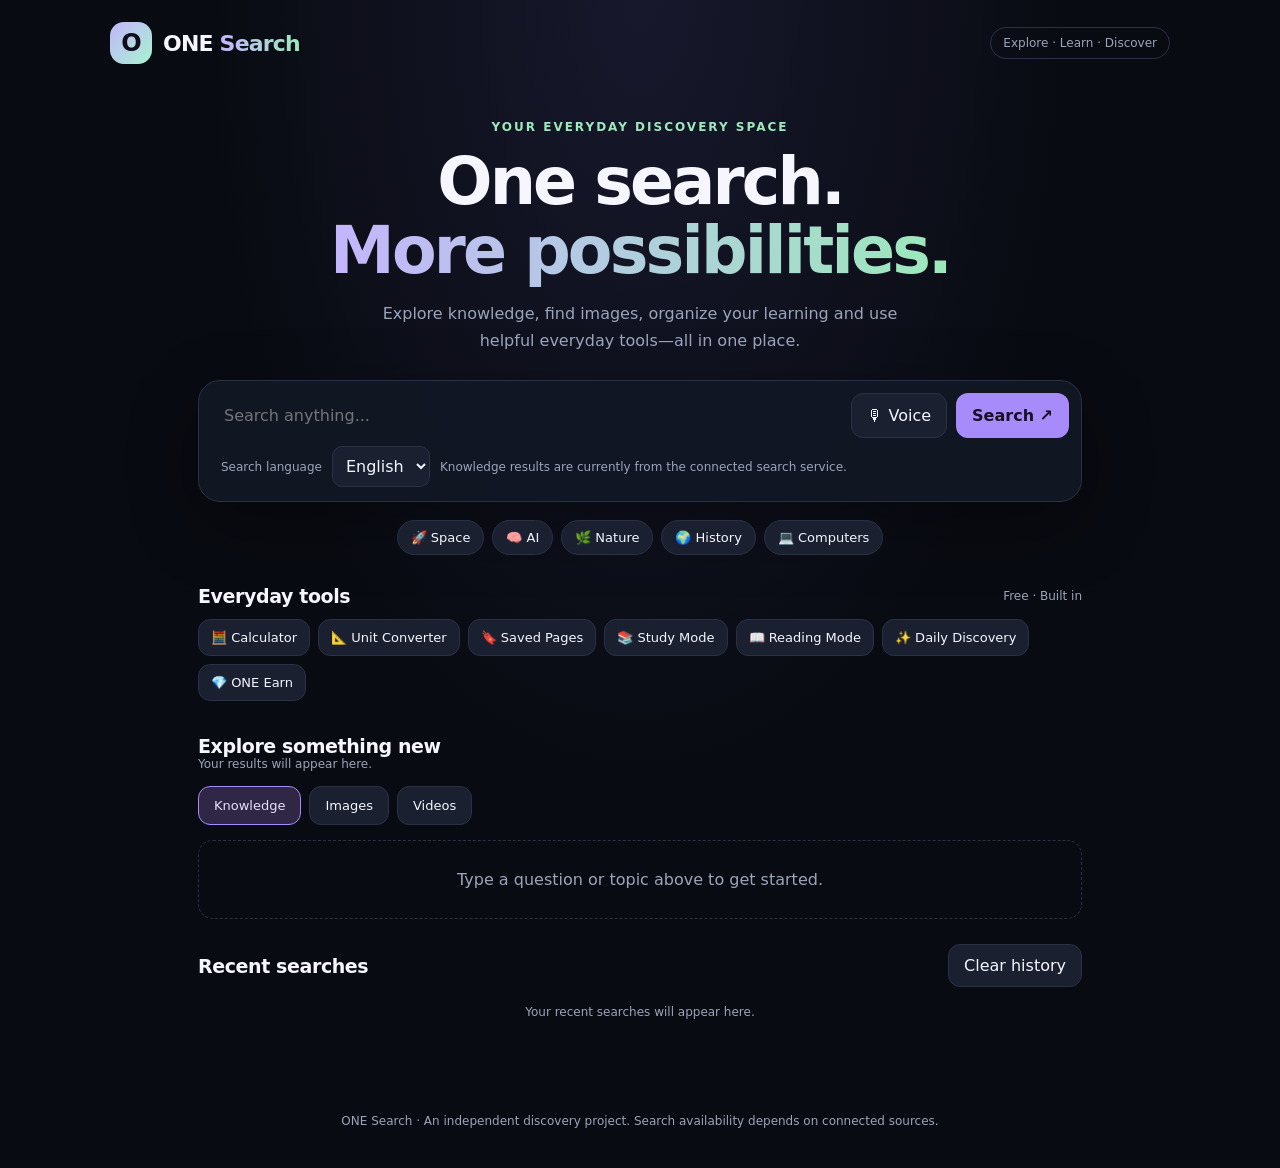
==== commit c8d7eedb: "Update answer.html" ====
--- a/answer.html
+++ b/answer.html
@@ -104,12 +104,21 @@
 .image-card a{display:block;color:var(--text);text-decoration:none;font-size:12px;padding:10px;overflow-wrap:anywhere}
 .video-frame{width:100%;aspect-ratio:16/9;border:0;border-radius:13px;background:#000;margin-top:12px}
 .stat{font-size:12px;color:var(--muted)}
+.earn-stats{display:grid;grid-template-columns:repeat(2,minmax(0,1fr));gap:12px;margin:15px 0}
+.earn-number{font-size:28px;font-weight:800;margin:8px 0;color:var(--green)}
+.earn-task{display:flex;align-items:flex-start;gap:12px;margin:10px 0}
+.earn-task input{width:20px;min-width:20px;height:20px;margin:2px 0;accent-color:var(--accent)}
+.earn-task label{flex:1;cursor:pointer;line-height:1.5}
+.earn-task.completed{opacity:.65}
+.earn-task.completed label{text-decoration:line-through}
+.earn-xp{font-size:12px;color:var(--green);white-space:nowrap}
 footer{text-align:center;padding:25px 18px 40px;color:var(--muted);font-size:12px}
 a{overflow-wrap:anywhere}
 @media(max-width:600px){
   header{padding:15px}.pill{display:none}main{margin-top:22px}
   .search-row{flex-wrap:wrap}#query{flex-basis:100%}.search-row .primary{flex:1}
-  .panel-grid{grid-template-columns:1fr}#imagesGrid{grid-template-columns:repeat(2,minmax(0,1fr))}
+  .panel-grid,.earn-stats{grid-template-columns:1fr}
+  #imagesGrid{grid-template-columns:repeat(2,minmax(0,1fr))}
   .result-card{padding:15px}h1{letter-spacing:-1.7px}
 }
 </style>
@@ -139,7 +148,7 @@
         <option value="en">English</option>
         <option value="hi">हिन्दी</option>
       </select>
-      <span class="small">Knowledge results are currently from Wikipedia.</span>
+      <span class="small">Knowledge results are currently from the connected search service.</span>
     </div>
   </form>
 
@@ -160,6 +169,7 @@
       <button class="tool-btn" data-open="studyPanel">📚 Study Mode</button>
       <button class="tool-btn" data-open="readingPanel">📖 Reading Mode</button>
       <button class="tool-btn" data-open="discoveryPanel">✨ Daily Discovery</button>
+      <button class="tool-btn" data-open="earnPanel">💎 ONE Earn</button>
     </div>
   </section>
 
@@ -204,22 +214,67 @@
 
   <section id="studyPanel" class="panel hidden">
     <h3>📚 Study Mode</h3>
-    <p class="small">Turns the snippets from your latest knowledge search into revision notes. These are source snippets, not AI-generated explanations.</p>
+    <p class="small">Organises snippets from your latest knowledge search into revision notes. These are source snippets, not AI-generated explanations.</p>
     <div class="button-row"><button class="primary" id="makeNotes">Make revision notes</button><button class="secondary" id="copyNotes">Copy notes</button></div>
     <textarea id="studyNotes" placeholder="Search a topic first, then make your revision notes." aria-label="Revision notes"></textarea>
   </section>
 
   <section id="readingPanel" class="panel hidden">
     <h3>📖 Reading Mode</h3>
-    <p class="small">A clean reading view of the results already returned. It does not download or summarize entire external webpages.</p>
+    <p class="small">A clean reading view of the results already returned.</p>
     <div id="readingContent" class="small">Run a search first to prepare your reading view.</div>
   </section>
 
   <section id="discoveryPanel" class="panel hidden">
     <h3>✨ Daily Discovery</h3>
-    <p class="small">A small collection of general-interest facts stored in this page. These are not live news or personalised predictions.</p>
+    <p class="small">General-interest facts stored in this page. These are not live news or personalised predictions.</p>
     <div id="dailyFact"></div>
     <button class="primary" id="anotherFact">Show another fact</button>
+  </section>
+
+  <!-- ONE EARN -->
+  <section id="earnPanel" class="panel hidden">
+    <h3>💎 ONE Earn</h3>
+    <p class="small">Build useful habits, learn skills and track your progress every day.</p>
+    <p class="small">XP are in-app progress points only. They are not money and cannot be withdrawn.</p>
+
+    <div class="earn-stats">
+      <div class="result-card">
+        <div class="small">TOTAL XP</div>
+        <div class="earn-number" id="earnXP">0 XP</div>
+      </div>
+      <div class="result-card">
+        <div class="small">COMPLETED TASKS</div>
+        <div class="earn-number" id="earnCompleted">0</div>
+      </div>
+    </div>
+
+    <div class="section-heading">
+      <h3>Today's useful tasks</h3>
+      <span class="small" id="earnTaskCount">0 of 3 complete</span>
+    </div>
+
+    <div id="earnTasks"></div>
+    <p id="earnMessage" class="small" aria-live="polite"></p>
+
+    <div class="result-card" style="margin-top:16px">
+      <h3>🔔 Reminders</h3>
+      <p class="small">Reminders work while this page is open. Browser notifications need permission and may not work in every browser.</p>
+
+      <label class="small" for="earnReminder">Reminder interval</label>
+      <select id="earnReminder">
+        <option value="0">Reminders off</option>
+        <option value="30">Every 30 minutes</option>
+        <option value="60">Every 1 hour</option>
+        <option value="180">Every 3 hours</option>
+      </select>
+
+      <div class="button-row">
+        <button class="primary" id="earnTestNotification">Test notification</button>
+        <button class="secondary" id="earnReset">Reset progress</button>
+      </div>
+      <p class="small" id="earnReminderStatus" aria-live="polite"></p>
+    </div>
   </section>
 
   <section class="results-top" id="resultsSection">
@@ -240,12 +295,12 @@
     <div id="history" class="chips"><span class="small">Your recent searches will appear here.</span></div>
   </section>
 </main>
-<footer>ONE Search · An independent discovery project. Search availability depends on the connected sources.</footer>
+<footer>ONE Search · An independent discovery project. Search availability depends on connected sources.</footer>
 
 <script>
 "use strict";
 
-const API_URL = "https://dbpbkvfaxgifjeveijqf.supabase.co/functions/v1/one-search";
+const API_URL = "https://exzhytvkbdjoscebjwpx.supabase.co/functions/v1/one-search";
 const COMMONS_API = "https://commons.wikimedia.org/w/api.php";
 
 const $ = id => document.getElementById(id);
@@ -254,6 +309,7 @@
 let activeTab = "all";
 let imageResults = [];
 let currentFactIndex = -1;
+let earnReminderTimer = null;
 
 const facts = [
   "A day on Venus is longer than its year: Venus rotates very slowly.",
@@ -550,7 +606,7 @@
 });
 $("copyNotes").addEventListener("click", () => copyText($("studyNotes").value));
 
-/* Calculator: allow only basic arithmetic, never eval() */
+/* Calculator: safe arithmetic parser; never eval() */
 function calculateExpression(expression) {
   const input = expression.replace(/[×]/g,"*").replace(/[÷]/g,"/").replace(/\s+/g,"");
   if (!input || input.length > 100 || !/^[0-9+\-*/().%]+$/.test(input)) {
@@ -620,22 +676,21 @@
     return;
   }
   const conversions = {
-    "km-mi":[value => value*0.621371,"miles"],
-    "mi-km":[value => value/0.621371,"kilometres"],
-    "kg-lb":[value => value*2.2046226218,"pounds"],
-    "lb-kg":[value => value/2.2046226218,"kilograms"],
-    "cm-in":[value => value/2.54,"inches"],
-    "in-cm":[value => value*2.54,"centimetres"],
-    "c-f":[value => value*9/5+32,"°F"],
-    "f-c":[value => (value-32)*5/9,"°C"],
-    "km-m":[value => value*1000,"metres"],
-    "m-km":[value => value/1000,"kilometres"],
-    "l-ml":[value => value*1000,"millilitres"],
-    "ml-l":[value => value/1000,"litres"]
+    "km-mi":[v => v*0.621371,"miles"],
+    "mi-km":[v => v/0.621371,"kilometres"],
+    "kg-lb":[v => v*2.2046226218,"pounds"],
+    "lb-kg":[v => v/2.2046226218,"kilograms"],
+    "cm-in":[v => v/2.54,"inches"],
+    "in-cm":[v => v*2.54,"centimetres"],
+    "c-f":[v => v*9/5+32,"°F"],
+    "f-c":[v => (v-32)*5/9,"°C"],
+    "km-m":[v => v*1000,"metres"],
+    "m-km":[v => v/1000,"kilometres"],
+    "l-ml":[v => v*1000,"millilitres"],
+    "ml-l":[v => v/1000,"litres"]
   };
   const [convert,unit] = conversions[$("convertType").value];
-  const answer = convert(value);
-  $("convertResult").textContent = `Result: ${Number(answer.toFixed(6))} ${unit}`;
+  $("convertResult").textContent = `Result: ${Number(convert(value).toFixed(6))} ${unit}`;
 });
 
 /* Daily Discovery */
@@ -646,6 +701,159 @@
   $("dailyFact").innerHTML = `<div class="result-card"><p>${escapeHTML(facts[next])}</p><div class="small">Fact ${next+1} of ${facts.length}</div></div>`;
 }
 $("anotherFact").addEventListener("click",showFact);
+
+/* ONE EARN: local daily tasks and progress */
+const EARN_KEY = "oneSearchEarnProgressV1";
+const earnTasks = [
+  {id:"learn",title:"Learn for 10 minutes",description:"Read a useful article or study a topic.",xp:20},
+  {id:"practice",title:"Practise a skill",description:"Spend time coding, writing or practising another skill.",xp:25},
+  {id:"plan",title:"Plan your next day",description:"Write down one priority for tomorrow.",xp:15}
+];
+
+function localDateKey() {
+  const d = new Date();
+  return `${d.getFullYear()}-${String(d.getMonth()+1).padStart(2,"0")}-${String(d.getDate()).padStart(2,"0")}`;
+}
+function getEarnProgress() {
+  try {
+    const saved = JSON.parse(localStorage.getItem(EARN_KEY) || "{}");
+    if (!saved || typeof saved !== "object" || Array.isArray(saved)) return {xp:0,completed:[],date:localDateKey(),totalCompleted:0};
+    return {
+      xp:Number.isFinite(saved.xp) && saved.xp >= 0 ? saved.xp : 0,
+      completed:Array.isArray(saved.completed) ? saved.completed.filter(id => earnTasks.some(t => t.id === id)) : [],
+      date:typeof saved.date === "string" ? saved.date : localDateKey(),
+      totalCompleted:Number.isFinite(saved.totalCompleted) && saved.totalCompleted >= 0 ? saved.totalCompleted : 0
+    };
+  } catch {
+    return {xp:0,completed:[],date:localDateKey(),totalCompleted:0};
+  }
+}
+function saveEarnProgress(progress) {
+  try {
+    localStorage.setItem(EARN_KEY,JSON.stringify(progress));
+    return true;
+  } catch {
+    $("earnMessage").textContent = "Could not save progress. Check your browser storage settings.";
+    return false;
+  }
+}
+function ensureEarnDay() {
+  let progress = getEarnProgress();
+  if (progress.date !== localDateKey()) {
+    progress.date = localDateKey();
+    progress.completed = [];
+    saveEarnProgress(progress);
+  }
+  return progress;
+}
+function renderEarn() {
+  const progress = ensureEarnDay();
+  $("earnXP").textContent = `${progress.xp} XP`;
+  $("earnCompleted").textContent = String(progress.totalCompleted);
+  $("earnTaskCount").textContent = `${progress.completed.length} of ${earnTasks.length} complete`;
+
+  $("earnTasks").innerHTML = earnTasks.map(task => {
+    const checked = progress.completed.includes(task.id);
+    return `
+      <div class="result-card earn-task ${checked ? "completed" : ""}">
+        <input type="checkbox" id="earn-${task.id}" data-earn-task="${task.id}" ${checked ? "checked" : ""} aria-label="${escapeHTML(task.title)}">
+        <label for="earn-${task.id}">
+          <strong>${escapeHTML(task.title)}</strong><br>
+          <span class="small">${escapeHTML(task.description)}</span>
+        </label>
+        <span class="earn-xp">+${task.xp} XP</span>
+      </div>`;
+  }).join("");
+
+  $("earnTasks").querySelectorAll("[data-earn-task]").forEach(input => {
+    input.addEventListener("change", () => toggleEarnTask(input.dataset.earnTask,input.checked));
+  });
+}
+function toggleEarnTask(id,checked) {
+  const task = earnTasks.find(t => t.id === id);
+  if (!task) return;
+  const progress = ensureEarnDay();
+  const alreadyDone = progress.completed.includes(id);
+
+  if (checked && !alreadyDone) {
+    progress.completed.push(id);
+    progress.xp += task.xp;
+    progress.totalCompleted += 1;
+    $("earnMessage").textContent = `Great work! ${task.xp} XP added for this task.`;
+  } else if (!checked && alreadyDone) {
+    progress.completed = progress.completed.filter(item => item !== id);
+    progress.xp = Math.max(0,progress.xp-task.xp);
+    progress.totalCompleted = Math.max(0,progress.totalCompleted-1);
+    $("earnMessage").textContent = "Task unchecked. Its XP has been removed.";
+  }
+  saveEarnProgress(progress);
+  renderEarn();
+}
+$("earnReset").addEventListener("click", () => {
+  if (!confirm("Reset all ONE Earn progress and XP stored on this device?")) return;
+  try {
+    localStorage.removeItem(EARN_KEY);
+    $("earnMessage").textContent = "Your local progress has been reset.";
+    renderEarn();
+  } catch {
+    $("earnMessage").textContent = "Could not reset progress.";
+  }
+});
+
+/* Browser notifications and page-open reminders */
+function stopEarnReminder() {
+  if (earnReminderTimer !== null) {
+    clearInterval(earnReminderTimer);
+    earnReminderTimer = null;
+  }
+}
+async function sendEarnNotification(test = false) {
+  if (!("Notification" in window)) {
+    $("earnReminderStatus").textContent = "Notifications are not supported by this browser.";
+    return;
+  }
+  if (Notification.permission === "denied") {
+    $("earnReminderStatus").textContent = "Notifications are blocked in browser settings.";
+    return;
+  }
+  if (Notification.permission === "default") {
+    try {
+      const permission = await Notification.requestPermission();
+      if (permission !== "granted") {
+        $("earnReminderStatus").textContent = "Notification permission was not granted.";
+        return;
+      }
+    } catch {
+      $("earnReminderStatus").textContent = "Could not request notification permission.";
+      return;
+    }
+  }
+  try {
+    new Notification(test ? "ONE Earn test" : "ONE Earn reminder", {
+      body:test ? "Notifications are working in this browser." : "Take a short break to learn, practise a skill or plan your day."
+    });
+    $("earnReminderStatus").textContent = test
+      ? "Test notification sent."
+      : "Reminder sent. Keep ONE Search open for scheduled reminders.";
+  } catch {
+    $("earnReminderStatus").textContent = "Could not display a notification.";
+  }
+}
+function setupEarnReminder() {
+  stopEarnReminder();
+  const minutes = Number($("earnReminder").value);
+  try { localStorage.setItem("oneSearchEarnReminder",String(minutes)); } catch {}
+  if (!minutes) {
+    $("earnReminderStatus").textContent = "Reminders are off.";
+    return;
+  }
+  $("earnReminderStatus").textContent = `Reminder set for every ${minutes} minute(s) while this page is open.`;
+  earnReminderTimer = setInterval(() => {
+    if (!document.hidden) sendEarnNotification(false);
+  },minutes*60*1000);
+}
+$("earnReminder").addEventListener("change",setupEarnReminder);
+$("earnTestNotification").addEventListener("click",() => sendEarnNotification(true));
 
 /* Panels and tabs */
 document.querySelectorAll("[data-open]").forEach(button => {
@@ -658,6 +866,7 @@
       panel.scrollIntoView({behavior:"smooth",block:"nearest"});
       if (panel.id === "savedPanel") renderSaved();
       if (panel.id === "discoveryPanel" && currentFactIndex < 0) showFact();
+      if (panel.id === "earnPanel") renderEarn();
     }
   });
 });
@@ -739,6 +948,14 @@
   }
   renderHistory();
   renderSaved();
+  renderEarn();
+  try {
+    const reminder = localStorage.getItem("oneSearchEarnReminder");
+    if (reminder !== null && ["0","30","60","180"].includes(reminder)) {
+      $("earnReminder").value = reminder;
+      if (Number(reminder) > 0) setupEarnReminder();
+    }
+  } catch {}
   if (query) runSearch(query);
 }
 restoreFromUrl();
